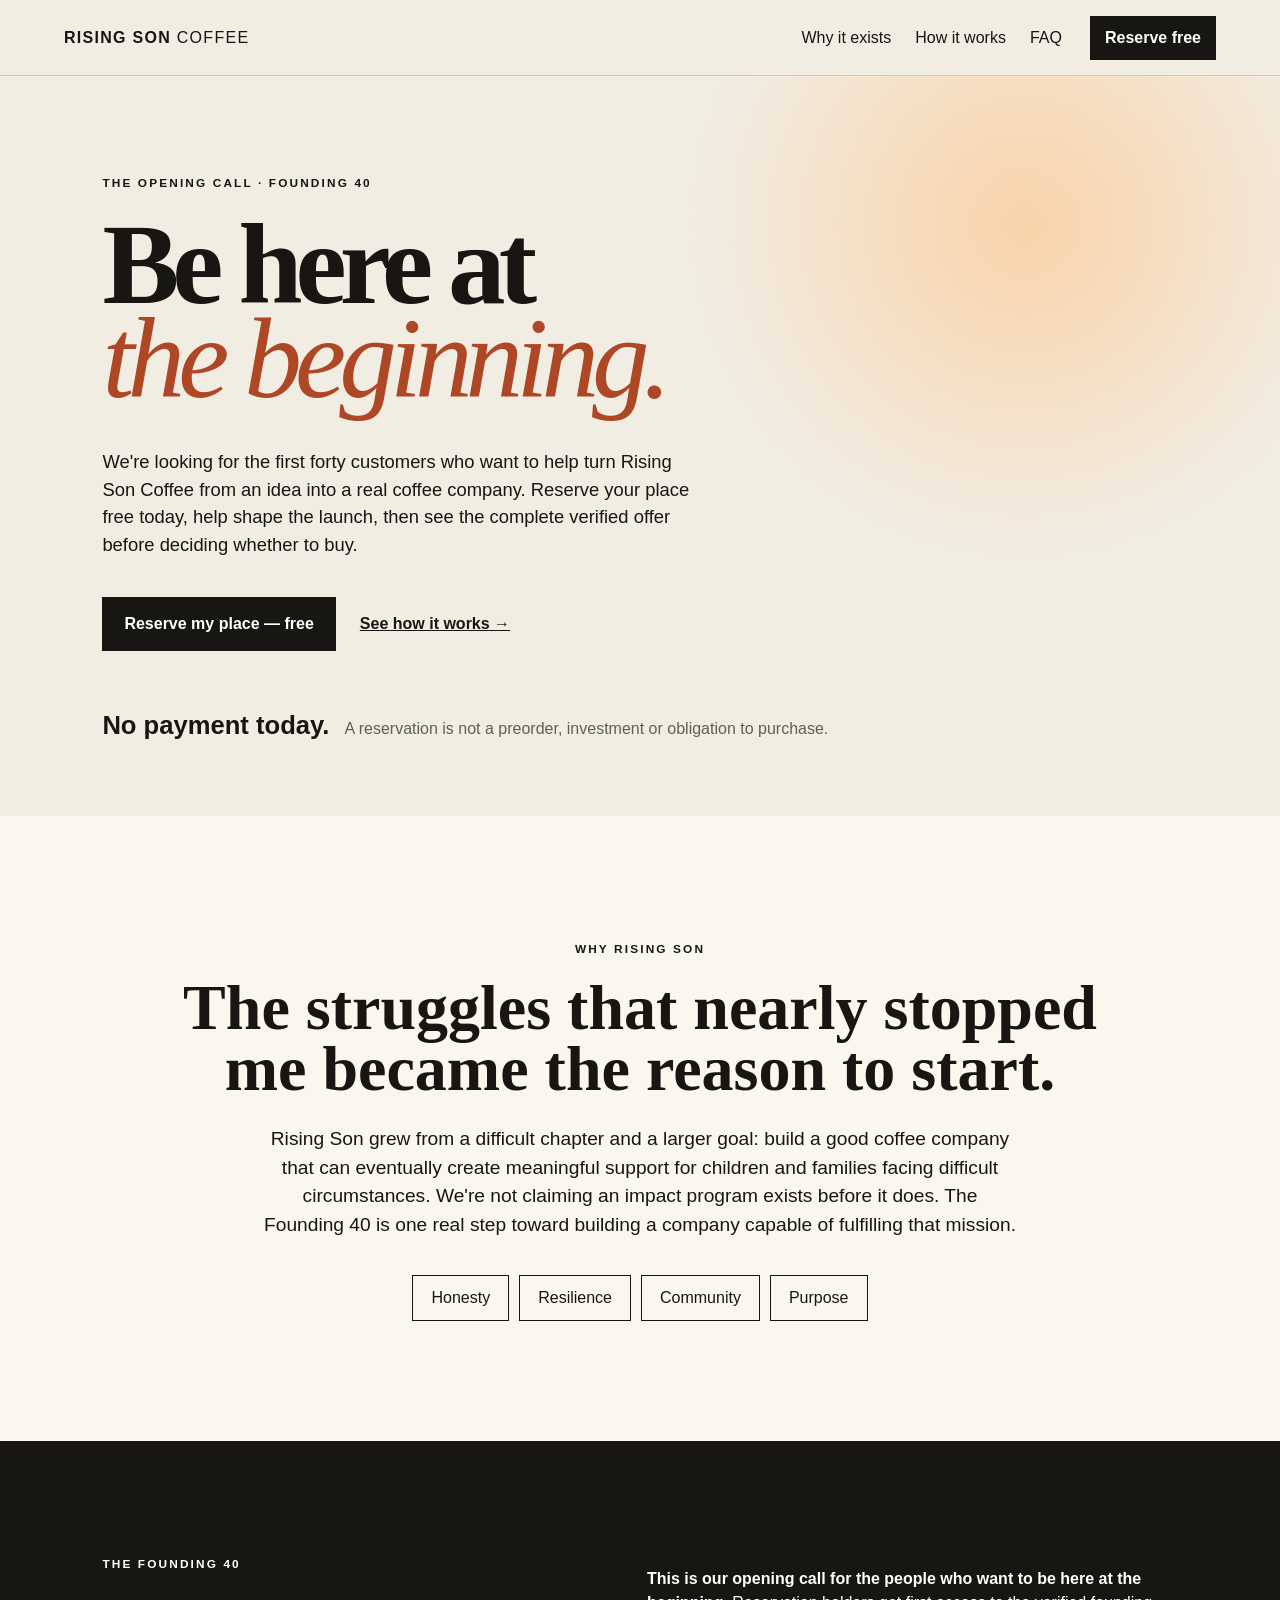
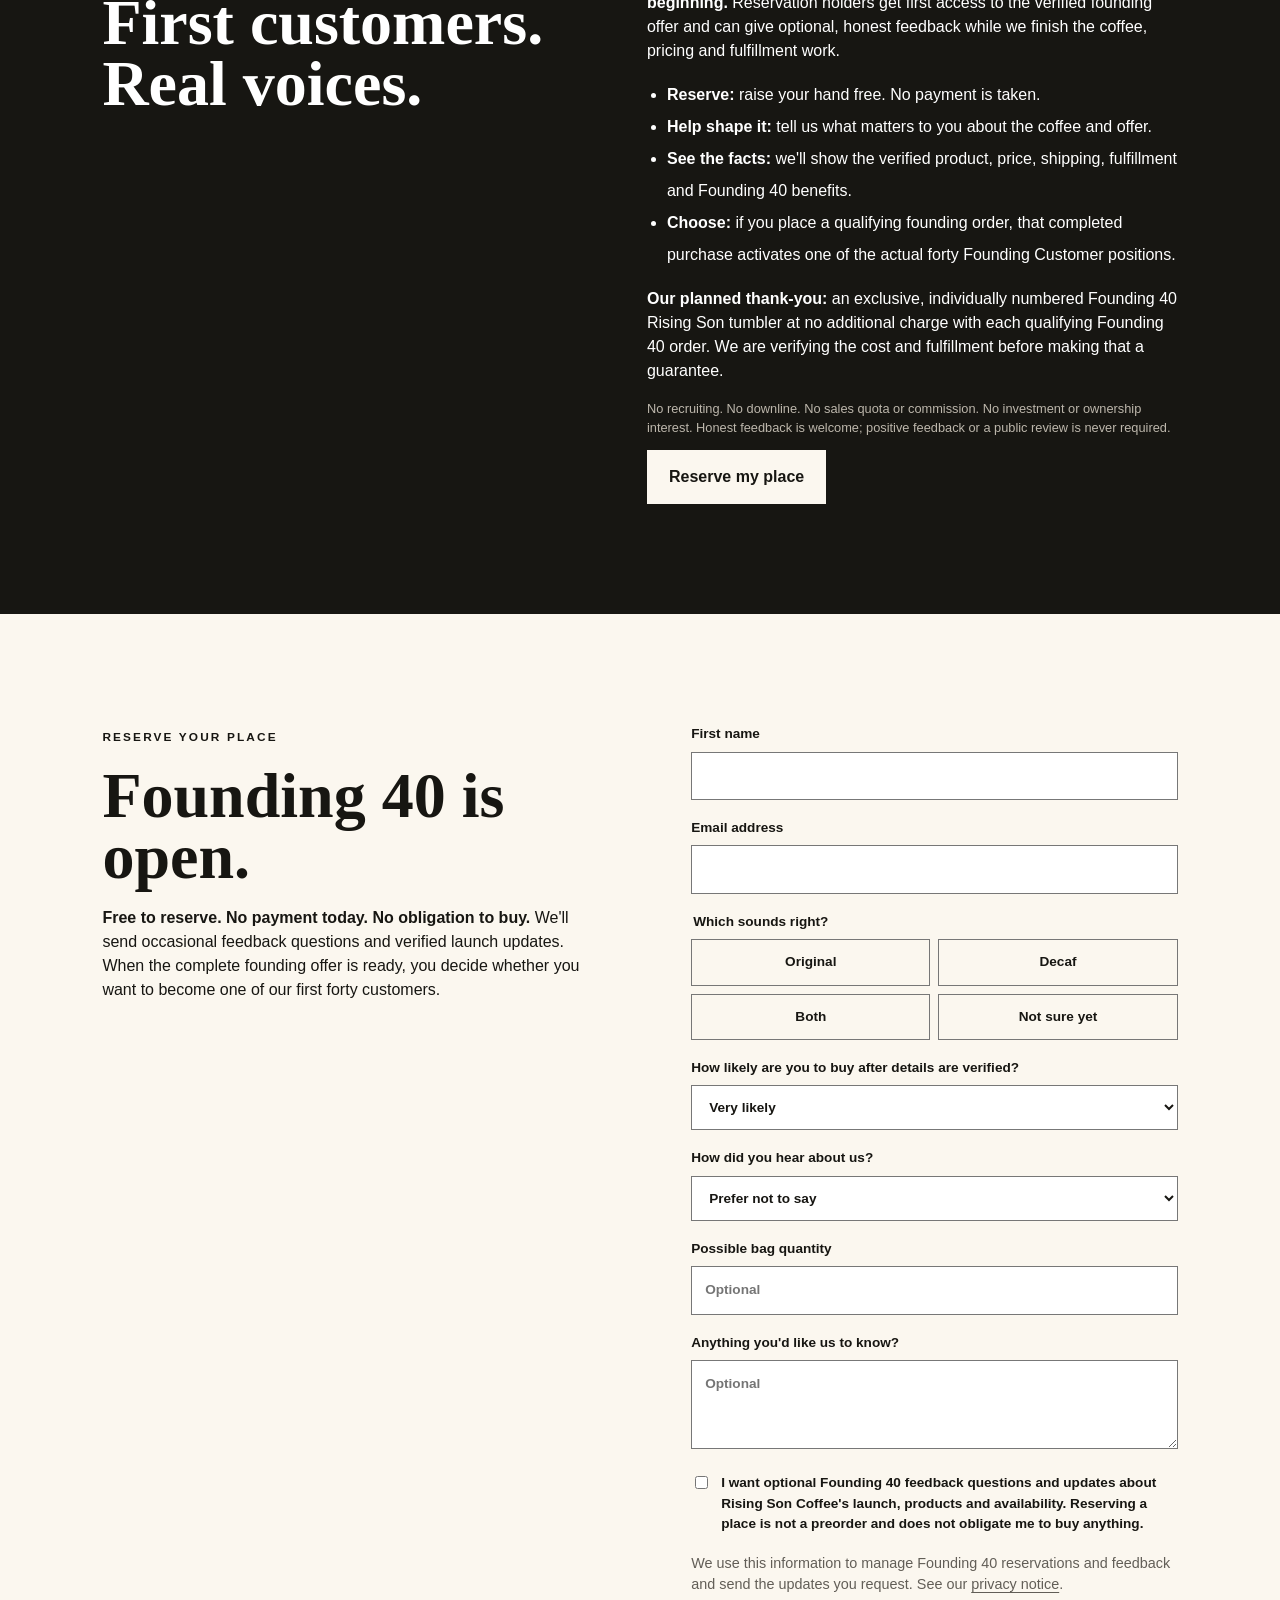
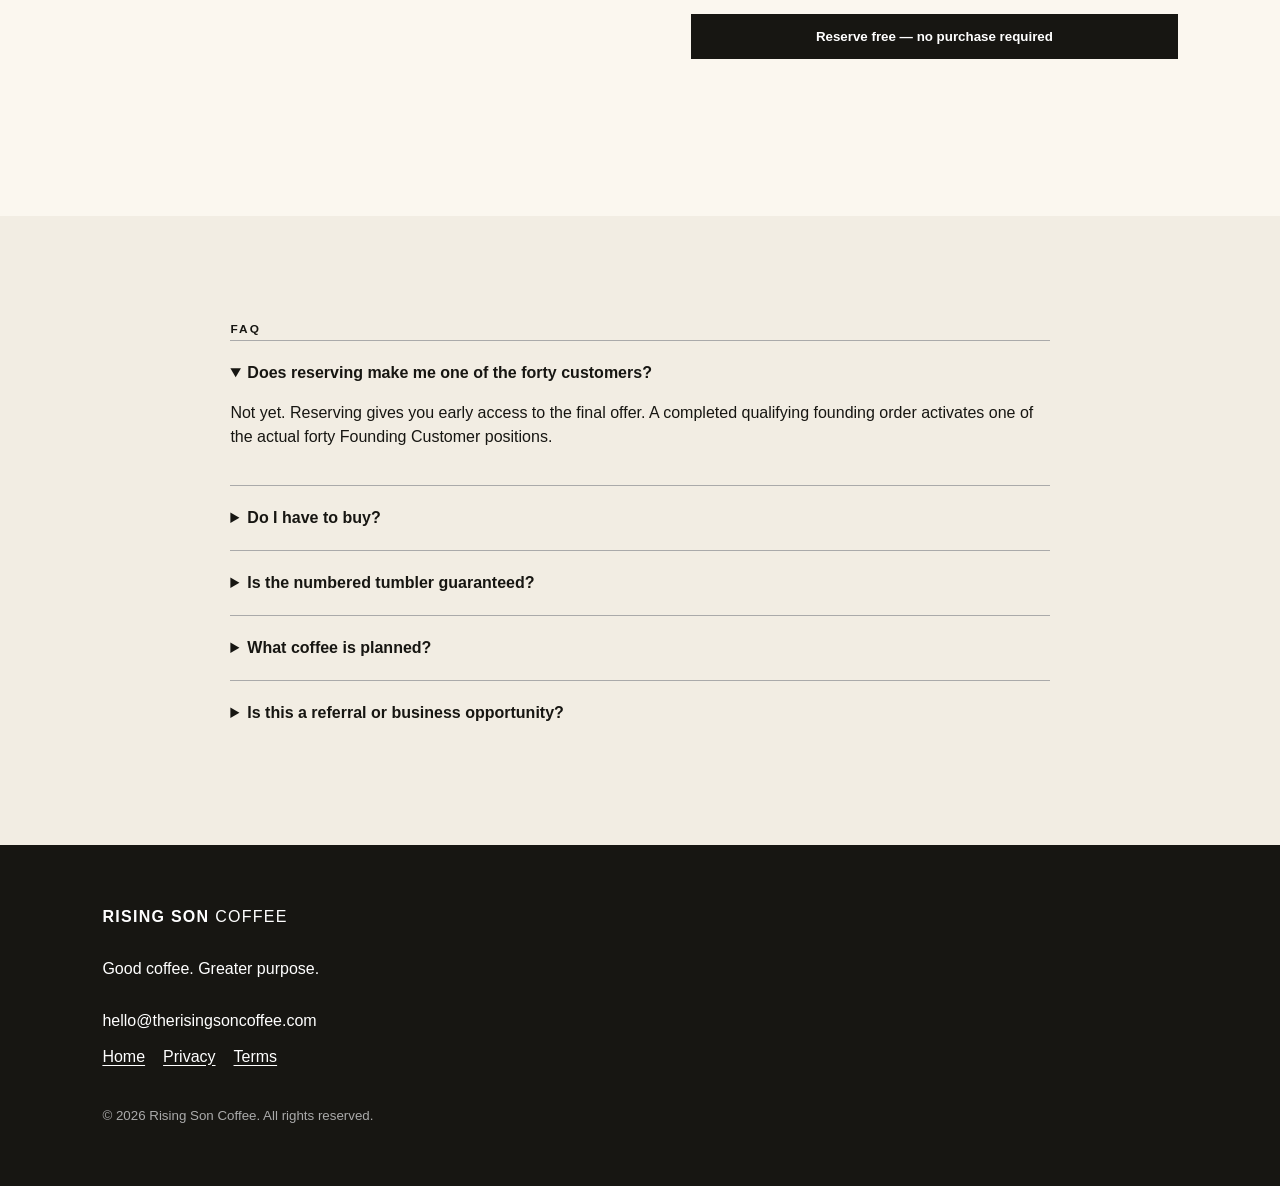
==== founding40/index.html @ 75fa2747 "Create dedicated Founding 40 campaign page" ====
<!doctype html>
<html lang="en"><head><meta charset="utf-8"><meta name="viewport" content="width=device-width,initial-scale=1">
<title>Founding 40 | Rising Son Coffee</title><meta name="description" content="The Rising Son Coffee Founding 40 is open. Reserve free, help shape our first release, see the verified founding offer first, then decide whether to become one of our first forty customers.">
<meta name="theme-color" content="#f2ede3"><meta property="og:type" content="website"><meta property="og:title" content="The Founding 40 is open | Rising Son Coffee"><meta property="og:description" content="Be here at the beginning. Reserve a Founding 40 place free—no payment today and no obligation to buy."><meta property="og:url" content="https://therisingsoncoffee.com/founding40/"><meta name="twitter:card" content="summary"><link rel="canonical" href="https://therisingsoncoffee.com/founding40/"><link rel="stylesheet" href="/styles.css"></head>
<body><a class="skip" href="#top">Skip to content</a><header class="nav"><a class="brand" href="/">RISING SON <span>COFFEE</span></a><nav aria-label="Founding 40"><a href="#story">Why it exists</a><a href="#how">How it works</a><a href="#faq">FAQ</a></nav><a class="button small" href="#reserve">Reserve free</a></header>
<main id="top"><section class="hero"><div class="eyebrow">THE OPENING CALL · FOUNDING 40</div><h1>Be here at<br><em>the beginning.</em></h1><p>We're looking for the first forty customers who want to help turn Rising Son Coffee from an idea into a real coffee company. Reserve your place free today, help shape the launch, then see the complete verified offer before deciding whether to buy.</p><div class="actions"><a class="button" href="#reserve">Reserve my place — free</a><a class="textlink" href="#how">See how it works →</a></div><div class="counter"><strong>No payment today.</strong><span>A reservation is not a preorder, investment or obligation to purchase.</span></div></section>
<section id="story" class="purpose"><span class="kicker">WHY RISING SON</span><h2>The struggles that nearly stopped me became the reason to start.</h2><p>Rising Son grew from a difficult chapter and a larger goal: build a good coffee company that can eventually create meaningful support for children and families facing difficult circumstances. We're not claiming an impact program exists before it does. The Founding 40 is one real step toward building a company capable of fulfilling that mission.</p><div class="values"><span>Honesty</span><span>Resilience</span><span>Community</span><span>Purpose</span></div></section>
<section id="how" class="section dark"><div><span class="kicker">THE FOUNDING 40</span><h2>First customers.<br>Real voices.</h2></div><div><p><strong>This is our opening call for the people who want to be here at the beginning.</strong> Reservation holders get first access to the verified founding offer and can give optional, honest feedback while we finish the coffee, pricing and fulfillment work.</p><ul><li><strong>Reserve:</strong> raise your hand free. No payment is taken.</li><li><strong>Help shape it:</strong> tell us what matters to you about the coffee and offer.</li><li><strong>See the facts:</strong> we'll show the verified product, price, shipping, fulfillment and Founding 40 benefits.</li><li><strong>Choose:</strong> if you place a qualifying founding order, that completed purchase activates one of the actual forty Founding Customer positions.</li></ul><p><strong>Our planned thank-you:</strong> an exclusive, individually numbered Founding 40 Rising Son tumbler at no additional charge with each qualifying Founding 40 order. We are verifying the cost and fulfillment before making that a guarantee.</p><p class="fine">No recruiting. No downline. No sales quota or commission. No investment or ownership interest. Honest feedback is welcome; positive feedback or a public review is never required.</p><a class="button light" href="#reserve">Reserve my place</a></div></section>
<section id="reserve" class="join"><div><span class="kicker">RESERVE YOUR PLACE</span><h2>Founding 40 is open.</h2><p><strong>Free to reserve. No payment today. No obligation to buy.</strong> We'll send occasional feedback questions and verified launch updates. When the complete founding offer is ready, you decide whether you want to become one of our first forty customers.</p></div>
<form id="foundingForm" action="https://formsubmit.co/hello@therisingsoncoffee.com" method="POST" aria-describedby="formPrivacy"><input type="hidden" name="_subject" value="New Rising Son Coffee Founding 40 reservation"><input type="hidden" name="_template" value="table"><input type="hidden" name="signup_source" value="Rising Son Coffee — dedicated Founding 40 page"><input type="hidden" name="_captcha" value="false"><input type="hidden" name="_next" value="https://therisingsoncoffee.com/thanks.html"><input class="honey" type="text" name="_honey" tabindex="-1" autocomplete="off" aria-hidden="true"><label>First name<input name="name" required autocomplete="given-name"></label><label>Email address<input name="email" type="email" required autocomplete="email" inputmode="email"></label><fieldset><legend>Which sounds right?</legend><div class="choices"><label><input type="radio" name="preference" value="Original" required><span>Original</span></label><label><input type="radio" name="preference" value="Decaf"><span>Decaf</span></label><label><input type="radio" name="preference" value="Both"><span>Both</span></label><label><input type="radio" name="preference" value="Not sure yet"><span>Not sure yet</span></label></div></fieldset><label>How likely are you to buy after details are verified?<select name="likelihood"><option>Very likely</option><option>Maybe</option><option>Just following for now</option></select></label><label>How did you hear about us?<select name="referral_source"><option value="Not specified">Prefer not to say</option><option>Friend or family</option><option>Facebook</option><option>Instagram</option><option>Other social media</option><option>Search</option><option>In person</option><option>Other</option></select></label><label>Possible bag quantity<input name="quantity" type="number" min="1" max="20" inputmode="numeric" placeholder="Optional"></label><label>Anything you'd like us to know?<textarea name="note" rows="3" placeholder="Optional"></textarea></label><label class="consent"><input type="checkbox" name="launch_updates_consent" value="Yes" required> I want optional Founding 40 feedback questions and updates about Rising Son Coffee's launch, products and availability. Reserving a place is not a preorder and does not obligate me to buy anything.</label><p id="formPrivacy" class="form-note">We use this information to manage Founding 40 reservations and feedback and send the updates you request. See our <a href="/privacy.html">privacy notice</a>.</p><button class="button" type="submit">Reserve free — no purchase required</button><p id="formStatus" class="status" role="status" aria-live="polite"></p></form></section>
<section id="faq" class="faq"><span class="kicker">FAQ</span><details open><summary>Does reserving make me one of the forty customers?</summary><p>Not yet. Reserving gives you early access to the final offer. A completed qualifying founding order activates one of the actual forty Founding Customer positions.</p></details><details><summary>Do I have to buy?</summary><p>No. You will see the verified coffee, price, shipping, fulfillment and confirmed Founding 40 benefits before deciding.</p></details><details><summary>Is the numbered tumbler guaranteed?</summary><p>Not yet. It is our current plan. We will confirm it only after its complete cost and fulfillment are verified.</p></details><details><summary>What coffee is planned?</summary><p>Original and Decaf are planned for the first release. Whole-bean and ground options are being evaluated with suppliers. Final details will be shared after verification.</p></details><details><summary>Is this a referral or business opportunity?</summary><p>No. There is no recruiting, downline, sales requirement, commission, investment or ownership component.</p></details></section></main>
<footer><div class="brand">RISING SON <span>COFFEE</span></div><p>Good coffee. Greater purpose.</p><a href="mailto:hello@therisingsoncoffee.com">hello@therisingsoncoffee.com</a><div class="footerlinks"><a href="/">Home</a><a href="/privacy.html">Privacy</a><a href="/terms.html">Terms</a></div><small>© 2026 Rising Son Coffee. All rights reserved.</small></footer><script src="/script.js"></script></body></html>
---- styles.css ----
:root{--ink:#171612;--paper:#f2ede3;--cream:#fbf7ef;--accent:#ad4726;--muted:#625e57}*{box-sizing:border-box}html{scroll-behavior:smooth}body{margin:0;background:var(--paper);color:var(--ink);font-family:Arial,Helvetica,sans-serif;line-height:1.5}.nav{height:76px;padding:0 5vw;display:flex;align-items:center;gap:28px;border-bottom:1px solid #cfc8bc;position:sticky;top:0;background:rgba(242,237,227,.96);z-index:10}.brand{font-weight:900;letter-spacing:.08em}.brand span{font-weight:400}.nav nav{display:flex;gap:24px;margin-left:auto}.nav a,footer a{color:inherit;text-decoration:none}.button{display:inline-block;border:0;background:var(--ink);color:white!important;padding:15px 22px;text-decoration:none;font-weight:800;cursor:pointer}.button.small{padding:10px 15px}.hero{min-height:76vh;padding:11vh 8vw 8vh;display:grid;align-content:center;background:radial-gradient(circle at 80% 20%,#f9d3a9 0,transparent 28%),var(--paper)}.eyebrow,.kicker{font-size:.74rem;font-weight:900;letter-spacing:.18em}.hero h1{font-family:Georgia,serif;font-size:clamp(3.6rem,9vw,8.5rem);line-height:.82;letter-spacing:-.06em;margin:24px 0;max-width:1050px}.hero h1 em{font-weight:400;color:var(--accent)}.hero>p{max-width:600px;font-size:1.15rem}.actions{display:flex;gap:24px;align-items:center;margin-top:20px}.textlink{color:var(--ink);font-weight:800}.counter{margin-top:55px;display:flex;gap:15px;align-items:baseline}.counter strong{font-size:1.6rem;white-space:nowrap}.counter span{color:var(--muted);max-width:520px}.section{padding:110px 8vw;display:grid;grid-template-columns:1fr 1.2fr;gap:8vw}.section h2,.purpose h2,.join h2,.locked h2{font-family:Georgia,serif;font-size:clamp(2.6rem,5vw,5rem);line-height:.95;margin:18px 0}.cards{display:grid;grid-template-columns:1fr 1fr;gap:15px;margin-top:35px}.cards article{min-height:250px;padding:30px;background:#f0b43f;display:flex;flex-direction:column;justify-content:flex-end}.cards article span{margin-bottom:auto}.cards .mono{background:#24231f;color:white}.purpose{padding:120px 12vw;text-align:center;background:var(--cream)}.purpose p{max-width:760px;margin:25px auto;font-size:1.2rem}.values{display:flex;justify-content:center;flex-wrap:wrap;gap:10px;margin-top:35px}.values span{border:1px solid;padding:10px 18px}.dark{background:var(--ink);color:white}.dark ul{padding-left:20px;line-height:2}.fine{font-size:.8rem;color:#bdb7ac}.button.light{background:var(--cream);color:var(--ink)!important}.steps{padding:90px 8vw}.stepgrid{display:grid;grid-template-columns:repeat(4,1fr);margin-top:30px;border-top:1px solid}.stepgrid>div{padding:25px;border-right:1px solid}.stepgrid b{color:var(--accent)}.join{padding:110px 8vw;background:var(--cream);display:grid;grid-template-columns:1fr 1fr;gap:8vw}form{display:grid;gap:18px}label,legend{font-weight:700;font-size:.85rem}input,select,textarea{width:100%;margin-top:7px;padding:13px;border:1px solid #777;background:white;color:var(--ink);font:inherit}fieldset{border:0;padding:0;margin:0}.choices{display:grid;grid-template-columns:1fr 1fr;gap:8px;margin-top:7px}.choices label{position:relative}.choices label input{position:absolute;width:1px;height:1px;padding:0;margin:-1px;overflow:hidden;clip:rect(0,0,0,0);white-space:nowrap;border:0}.choices span{display:block;border:1px solid #777;padding:12px;text-align:center;cursor:pointer}.choices input:checked+span{background:var(--ink);color:white}.choices input:focus-visible+span{outline:3px solid var(--accent);outline-offset:3px}.consent{display:flex;gap:10px;align-items:flex-start}.consent input{width:auto;margin-top:3px}.form-note,.status{font-size:.9rem}.form-note{margin:0;color:var(--muted)}.form-note a{color:inherit;text-underline-offset:3px}.honey{position:absolute!important;left:-9999px!important;width:1px!important;height:1px!important}.faq{padding:100px 18vw}.faq details{border-top:1px solid #aaa;padding:20px 0}.faq summary{font-weight:800;cursor:pointer}.locked{padding:90px 8vw;text-align:center;background:#ded8cd}.locked>p{max-width:640px;margin:0 auto 20px}.locked button{padding:13px 20px}footer{padding:60px 8vw;background:var(--ink);color:white;display:grid;gap:12px}footer small{color:#aaa;margin-top:25px}@media(max-width:760px){.nav{height:64px}.nav nav{display:none}.nav .small{margin-left:auto}.section,.join{grid-template-columns:1fr;padding:75px 6vw}.hero{padding:90px 6vw 60px}.hero h1{font-size:clamp(3.2rem,18vw,5rem)}.cards,.choices{grid-template-columns:1fr}.stepgrid{grid-template-columns:1fr 1fr}.faq{padding:75px 6vw}.actions{align-items:flex-start;flex-direction:column}.counter{align-items:flex-start;flex-direction:column}}.legal{max-width:900px;margin:auto;padding:90px 8vw;min-height:75vh}.legal h1{font-family:Georgia,serif;font-size:clamp(3rem,7vw,6rem);line-height:.95}.legal h2{margin-top:38px}.legal a{color:inherit}.footerlinks{display:flex;gap:18px}.footerlinks a{text-decoration:underline;text-underline-offset:3px}.skip{position:absolute;left:-9999px;top:auto}.skip:focus{left:12px;top:12px;z-index:100;background:#fff;color:#000;padding:10px}.button:focus-visible,a:focus-visible,input:focus-visible,select:focus-visible,textarea:focus-visible,summary:focus-visible,button:focus-visible{outline:3px solid currentColor;outline-offset:3px}.button:disabled{cursor:not-allowed;opacity:.65}@media(prefers-reduced-motion:reduce){html{scroll-behavior:auto}}
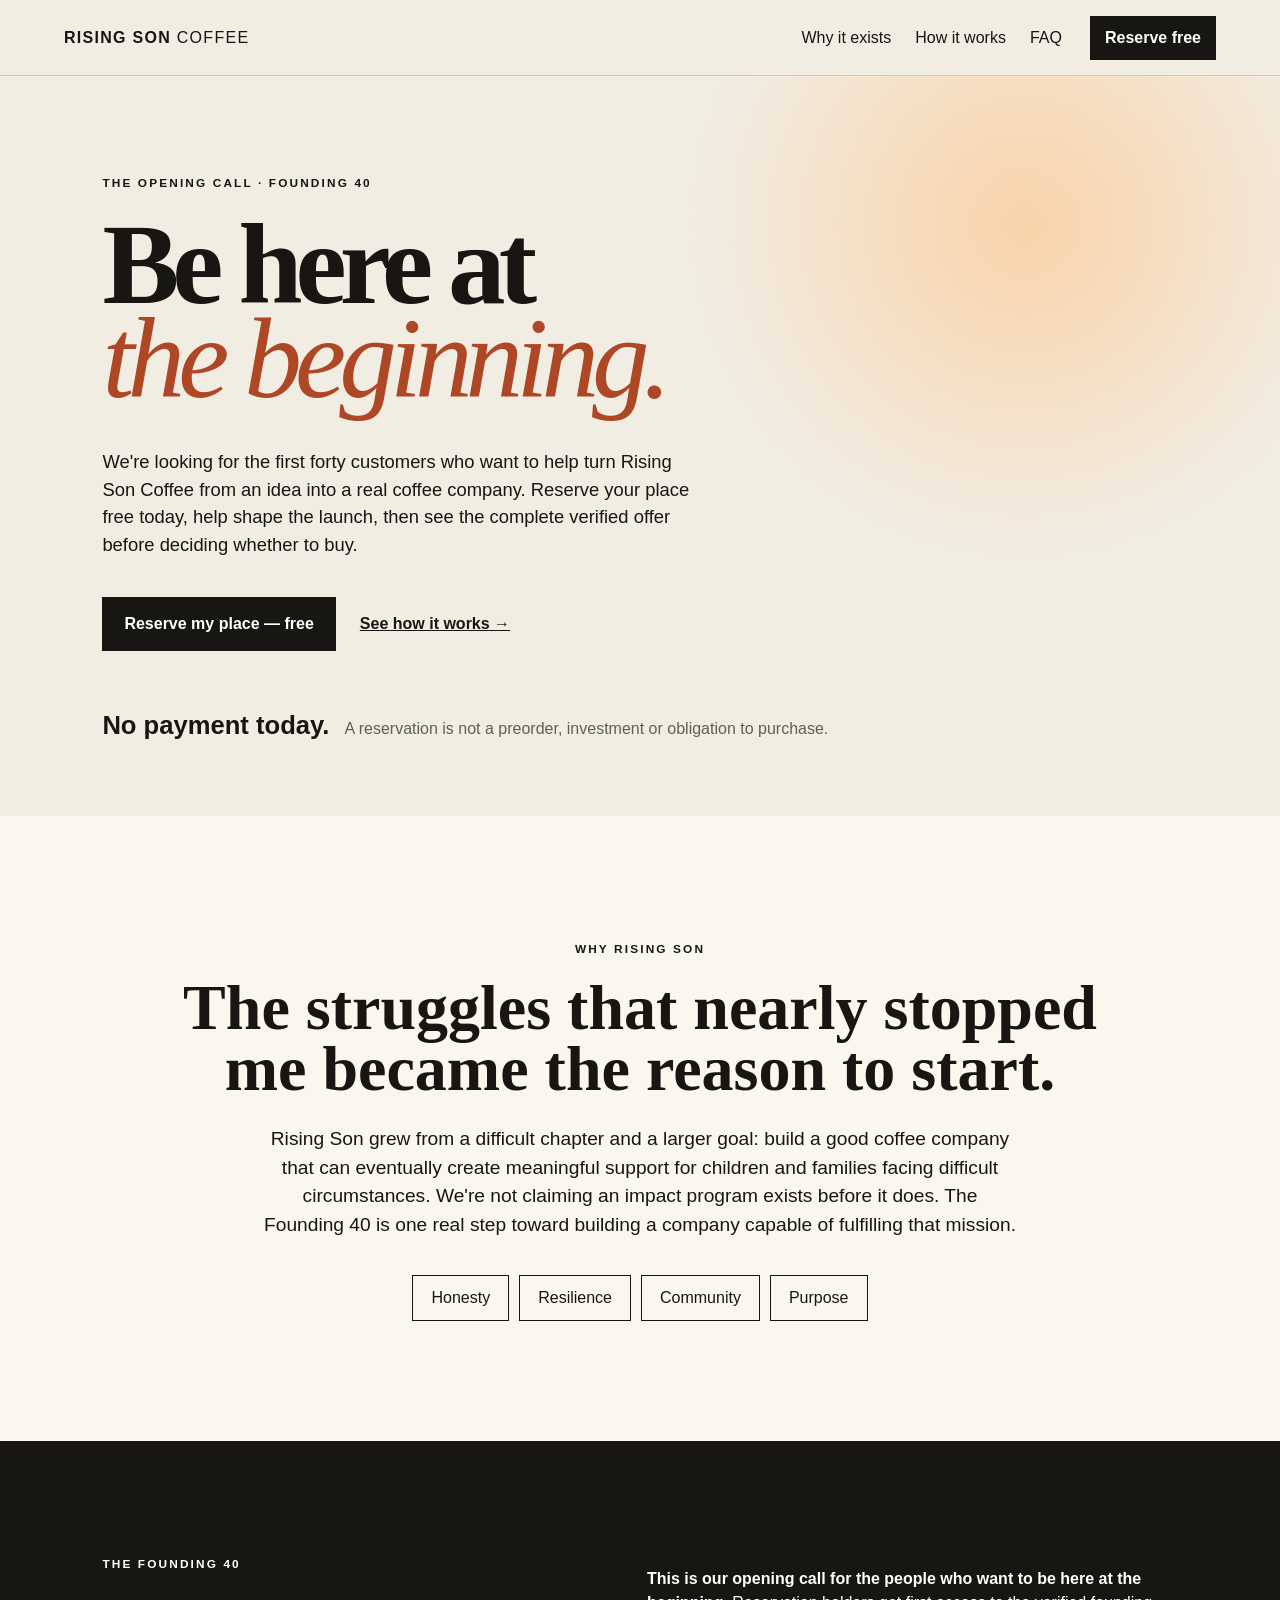
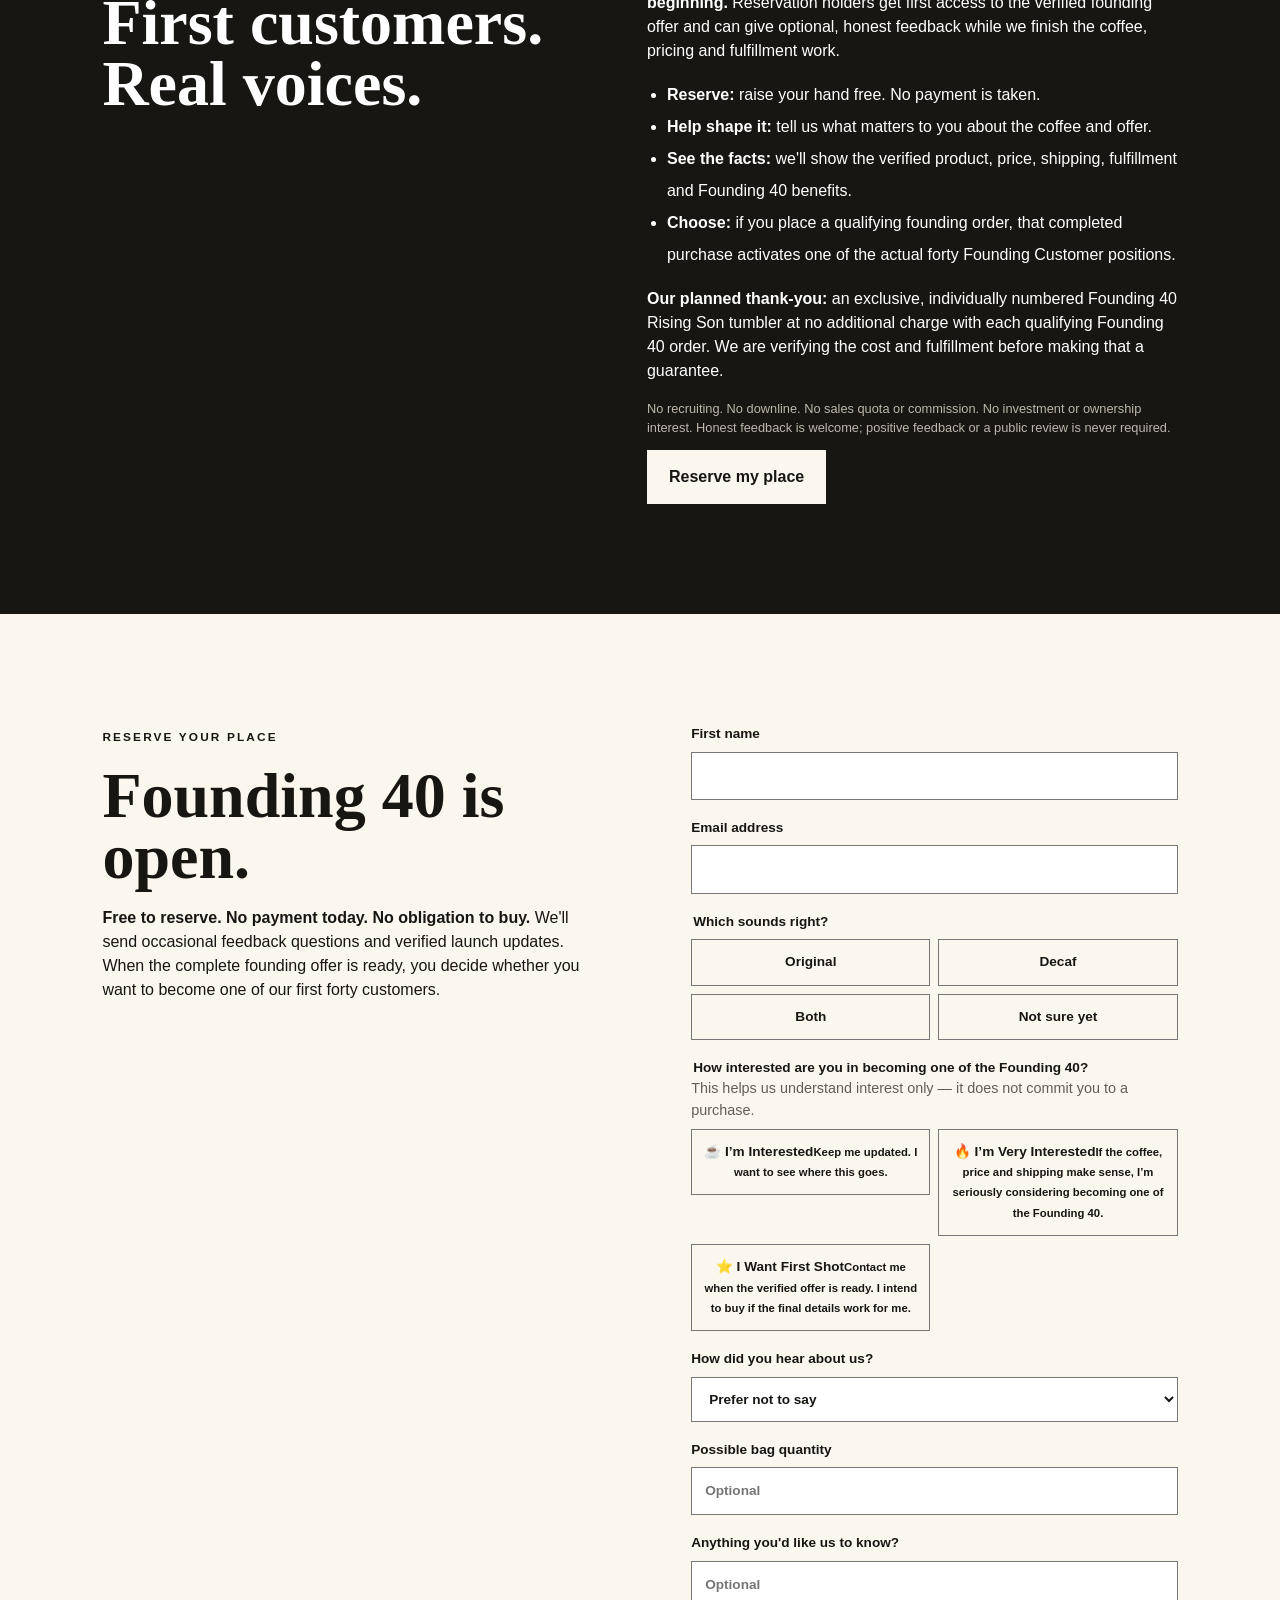
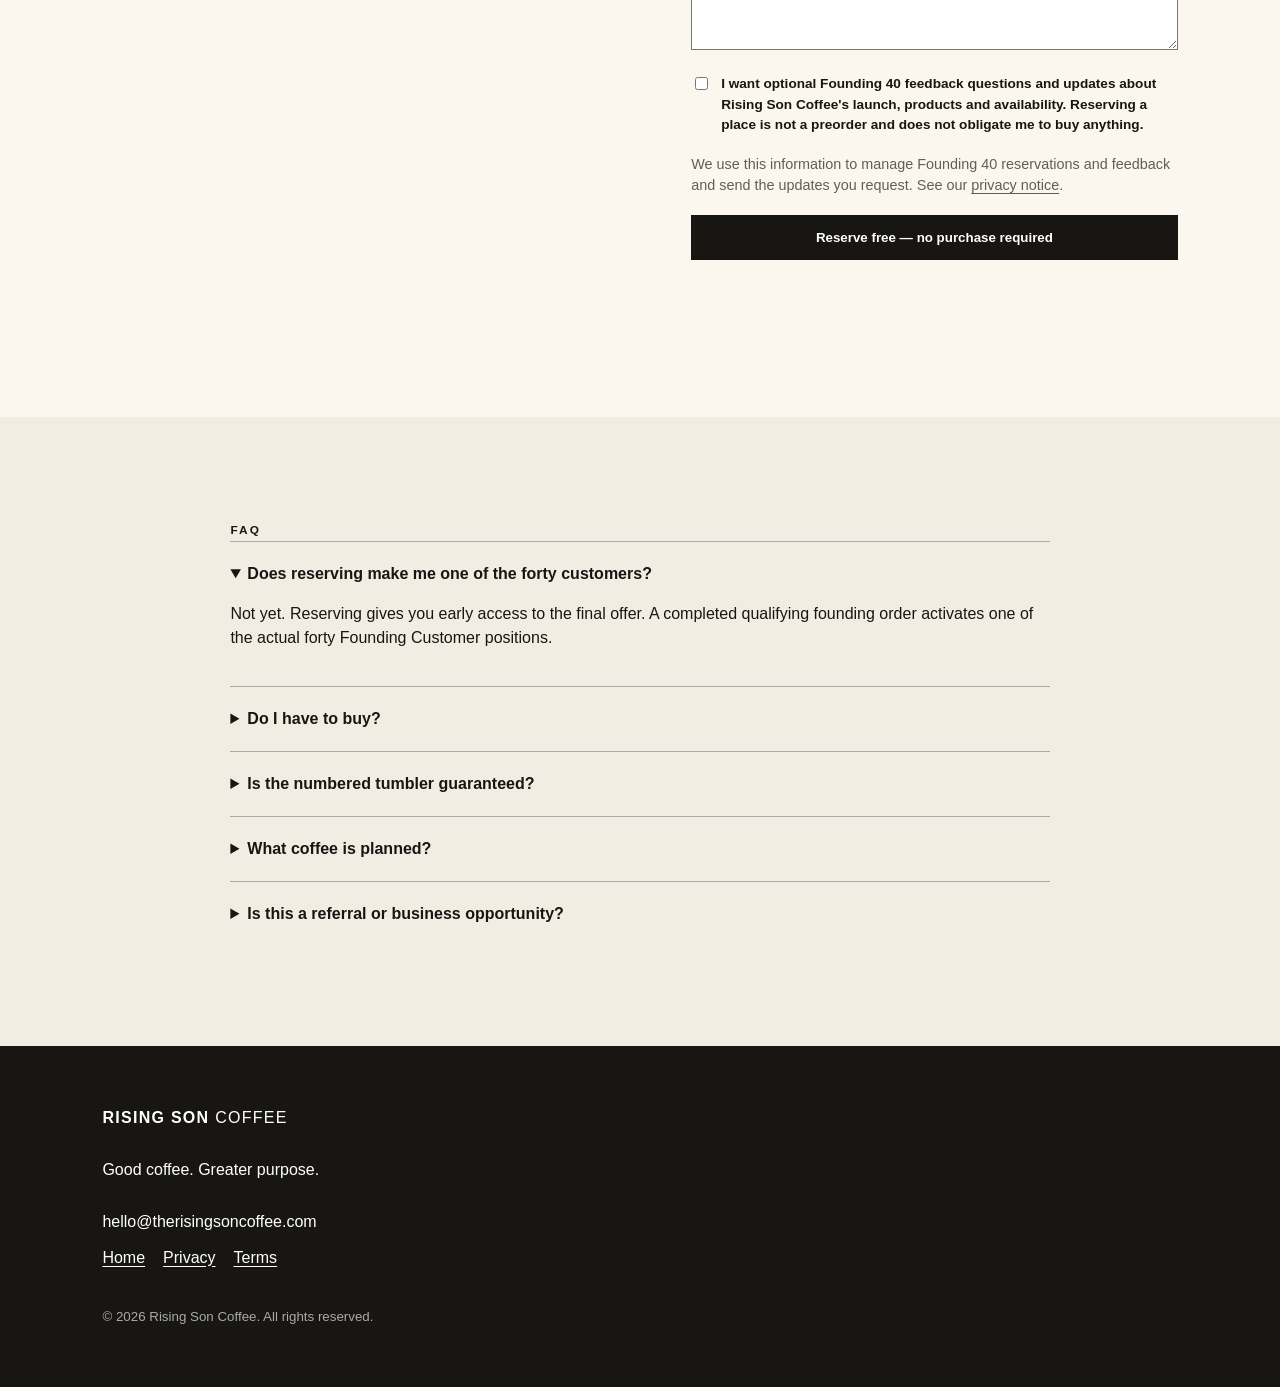
==== commit ab1abeeb: "Add Founding 40 lead intent qualification" ====
--- a/founding40/index.html
+++ b/founding40/index.html
@@ -7,6 +7,6 @@
 <section id="story" class="purpose"><span class="kicker">WHY RISING SON</span><h2>The struggles that nearly stopped me became the reason to start.</h2><p>Rising Son grew from a difficult chapter and a larger goal: build a good coffee company that can eventually create meaningful support for children and families facing difficult circumstances. We're not claiming an impact program exists before it does. The Founding 40 is one real step toward building a company capable of fulfilling that mission.</p><div class="values"><span>Honesty</span><span>Resilience</span><span>Community</span><span>Purpose</span></div></section>
 <section id="how" class="section dark"><div><span class="kicker">THE FOUNDING 40</span><h2>First customers.<br>Real voices.</h2></div><div><p><strong>This is our opening call for the people who want to be here at the beginning.</strong> Reservation holders get first access to the verified founding offer and can give optional, honest feedback while we finish the coffee, pricing and fulfillment work.</p><ul><li><strong>Reserve:</strong> raise your hand free. No payment is taken.</li><li><strong>Help shape it:</strong> tell us what matters to you about the coffee and offer.</li><li><strong>See the facts:</strong> we'll show the verified product, price, shipping, fulfillment and Founding 40 benefits.</li><li><strong>Choose:</strong> if you place a qualifying founding order, that completed purchase activates one of the actual forty Founding Customer positions.</li></ul><p><strong>Our planned thank-you:</strong> an exclusive, individually numbered Founding 40 Rising Son tumbler at no additional charge with each qualifying Founding 40 order. We are verifying the cost and fulfillment before making that a guarantee.</p><p class="fine">No recruiting. No downline. No sales quota or commission. No investment or ownership interest. Honest feedback is welcome; positive feedback or a public review is never required.</p><a class="button light" href="#reserve">Reserve my place</a></div></section>
 <section id="reserve" class="join"><div><span class="kicker">RESERVE YOUR PLACE</span><h2>Founding 40 is open.</h2><p><strong>Free to reserve. No payment today. No obligation to buy.</strong> We'll send occasional feedback questions and verified launch updates. When the complete founding offer is ready, you decide whether you want to become one of our first forty customers.</p></div>
-<form id="foundingForm" action="https://formsubmit.co/hello@therisingsoncoffee.com" method="POST" aria-describedby="formPrivacy"><input type="hidden" name="_subject" value="New Rising Son Coffee Founding 40 reservation"><input type="hidden" name="_template" value="table"><input type="hidden" name="signup_source" value="Rising Son Coffee — dedicated Founding 40 page"><input type="hidden" name="_captcha" value="false"><input type="hidden" name="_next" value="https://therisingsoncoffee.com/thanks.html"><input class="honey" type="text" name="_honey" tabindex="-1" autocomplete="off" aria-hidden="true"><label>First name<input name="name" required autocomplete="given-name"></label><label>Email address<input name="email" type="email" required autocomplete="email" inputmode="email"></label><fieldset><legend>Which sounds right?</legend><div class="choices"><label><input type="radio" name="preference" value="Original" required><span>Original</span></label><label><input type="radio" name="preference" value="Decaf"><span>Decaf</span></label><label><input type="radio" name="preference" value="Both"><span>Both</span></label><label><input type="radio" name="preference" value="Not sure yet"><span>Not sure yet</span></label></div></fieldset><label>How likely are you to buy after details are verified?<select name="likelihood"><option>Very likely</option><option>Maybe</option><option>Just following for now</option></select></label><label>How did you hear about us?<select name="referral_source"><option value="Not specified">Prefer not to say</option><option>Friend or family</option><option>Facebook</option><option>Instagram</option><option>Other social media</option><option>Search</option><option>In person</option><option>Other</option></select></label><label>Possible bag quantity<input name="quantity" type="number" min="1" max="20" inputmode="numeric" placeholder="Optional"></label><label>Anything you'd like us to know?<textarea name="note" rows="3" placeholder="Optional"></textarea></label><label class="consent"><input type="checkbox" name="launch_updates_consent" value="Yes" required> I want optional Founding 40 feedback questions and updates about Rising Son Coffee's launch, products and availability. Reserving a place is not a preorder and does not obligate me to buy anything.</label><p id="formPrivacy" class="form-note">We use this information to manage Founding 40 reservations and feedback and send the updates you request. See our <a href="/privacy.html">privacy notice</a>.</p><button class="button" type="submit">Reserve free — no purchase required</button><p id="formStatus" class="status" role="status" aria-live="polite"></p></form></section>
+<form id="foundingForm" action="https://formsubmit.co/hello@therisingsoncoffee.com" method="POST" aria-describedby="formPrivacy"><input type="hidden" name="_subject" value="New Rising Son Coffee Founding 40 reservation"><input type="hidden" name="_template" value="table"><input type="hidden" name="signup_source" value="Rising Son Coffee — dedicated Founding 40 page"><input type="hidden" name="_captcha" value="false"><input type="hidden" name="_next" value="https://therisingsoncoffee.com/thanks.html"><input class="honey" type="text" name="_honey" tabindex="-1" autocomplete="off" aria-hidden="true"><label>First name<input name="name" required autocomplete="given-name"></label><label>Email address<input name="email" type="email" required autocomplete="email" inputmode="email"></label><fieldset><legend>Which sounds right?</legend><div class="choices"><label><input type="radio" name="preference" value="Original" required><span>Original</span></label><label><input type="radio" name="preference" value="Decaf"><span>Decaf</span></label><label><input type="radio" name="preference" value="Both"><span>Both</span></label><label><input type="radio" name="preference" value="Not sure yet"><span>Not sure yet</span></label></div></fieldset><fieldset class="intent"><legend>How interested are you in becoming one of the Founding 40?</legend><p class="form-note">This helps us understand interest only — it does not commit you to a purchase.</p><div class="choices intent-choices"><label><input type="radio" name="interest_level" value="Interested" required><span><strong>☕ I’m Interested</strong><small>Keep me updated. I want to see where this goes.</small></span></label><label><input type="radio" name="interest_level" value="Very Interested"><span><strong>🔥 I’m Very Interested</strong><small>If the coffee, price and shipping make sense, I’m seriously considering becoming one of the Founding 40.</small></span></label><label><input type="radio" name="interest_level" value="First Shot"><span><strong>⭐ I Want First Shot</strong><small>Contact me when the verified offer is ready. I intend to buy if the final details work for me.</small></span></label></div></fieldset><label>How did you hear about us?<select name="referral_source"><option value="Not specified">Prefer not to say</option><option>Friend or family</option><option>Facebook</option><option>Instagram</option><option>Other social media</option><option>Search</option><option>In person</option><option>Other</option></select></label><label>Possible bag quantity<input name="quantity" type="number" min="1" max="20" inputmode="numeric" placeholder="Optional"></label><label>Anything you'd like us to know?<textarea name="note" rows="3" placeholder="Optional"></textarea></label><label class="consent"><input type="checkbox" name="launch_updates_consent" value="Yes" required> I want optional Founding 40 feedback questions and updates about Rising Son Coffee's launch, products and availability. Reserving a place is not a preorder and does not obligate me to buy anything.</label><p id="formPrivacy" class="form-note">We use this information to manage Founding 40 reservations and feedback and send the updates you request. See our <a href="/privacy.html">privacy notice</a>.</p><button class="button" type="submit">Reserve free — no purchase required</button><p id="formStatus" class="status" role="status" aria-live="polite"></p></form></section>
 <section id="faq" class="faq"><span class="kicker">FAQ</span><details open><summary>Does reserving make me one of the forty customers?</summary><p>Not yet. Reserving gives you early access to the final offer. A completed qualifying founding order activates one of the actual forty Founding Customer positions.</p></details><details><summary>Do I have to buy?</summary><p>No. You will see the verified coffee, price, shipping, fulfillment and confirmed Founding 40 benefits before deciding.</p></details><details><summary>Is the numbered tumbler guaranteed?</summary><p>Not yet. It is our current plan. We will confirm it only after its complete cost and fulfillment are verified.</p></details><details><summary>What coffee is planned?</summary><p>Original and Decaf are planned for the first release. Whole-bean and ground options are being evaluated with suppliers. Final details will be shared after verification.</p></details><details><summary>Is this a referral or business opportunity?</summary><p>No. There is no recruiting, downline, sales requirement, commission, investment or ownership component.</p></details></section></main>
 <footer><div class="brand">RISING SON <span>COFFEE</span></div><p>Good coffee. Greater purpose.</p><a href="mailto:hello@therisingsoncoffee.com">hello@therisingsoncoffee.com</a><div class="footerlinks"><a href="/">Home</a><a href="/privacy.html">Privacy</a><a href="/terms.html">Terms</a></div><small>© 2026 Rising Son Coffee. All rights reserved.</small></footer><script src="/script.js"></script></body></html>
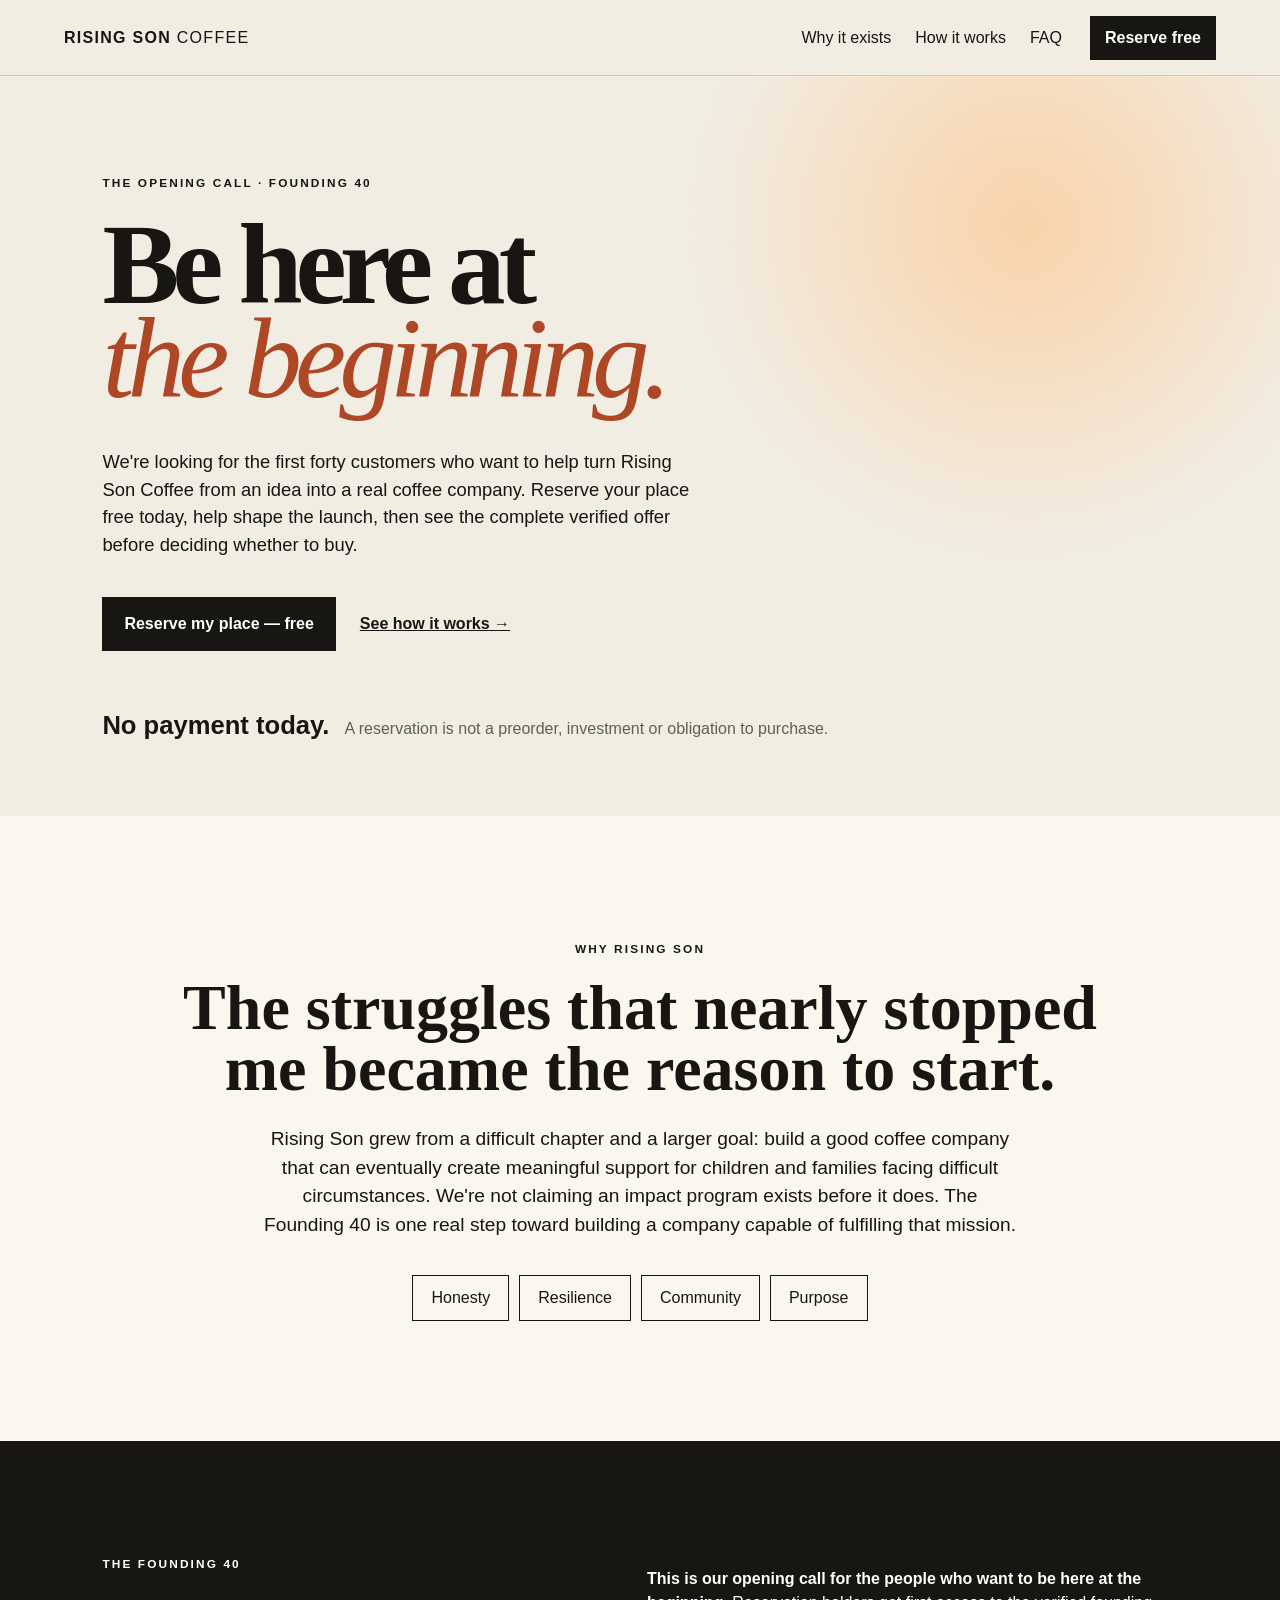
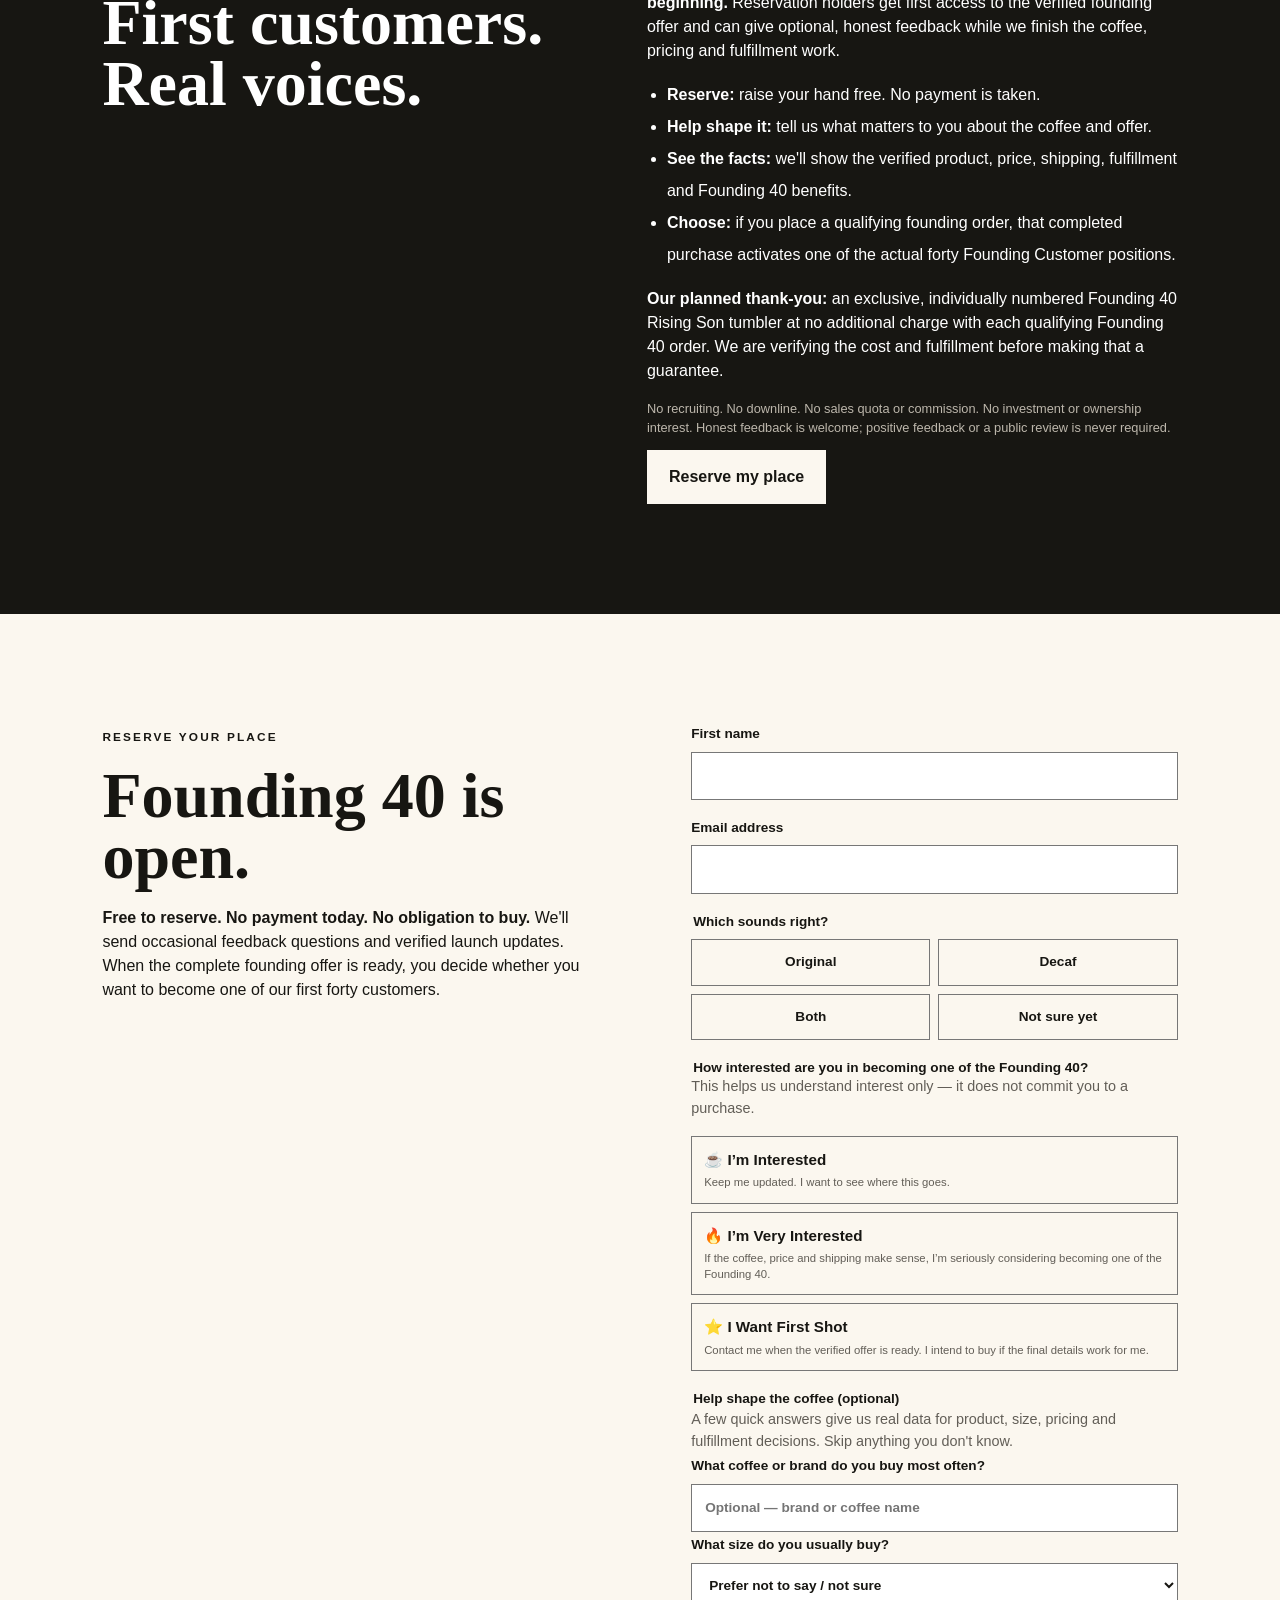
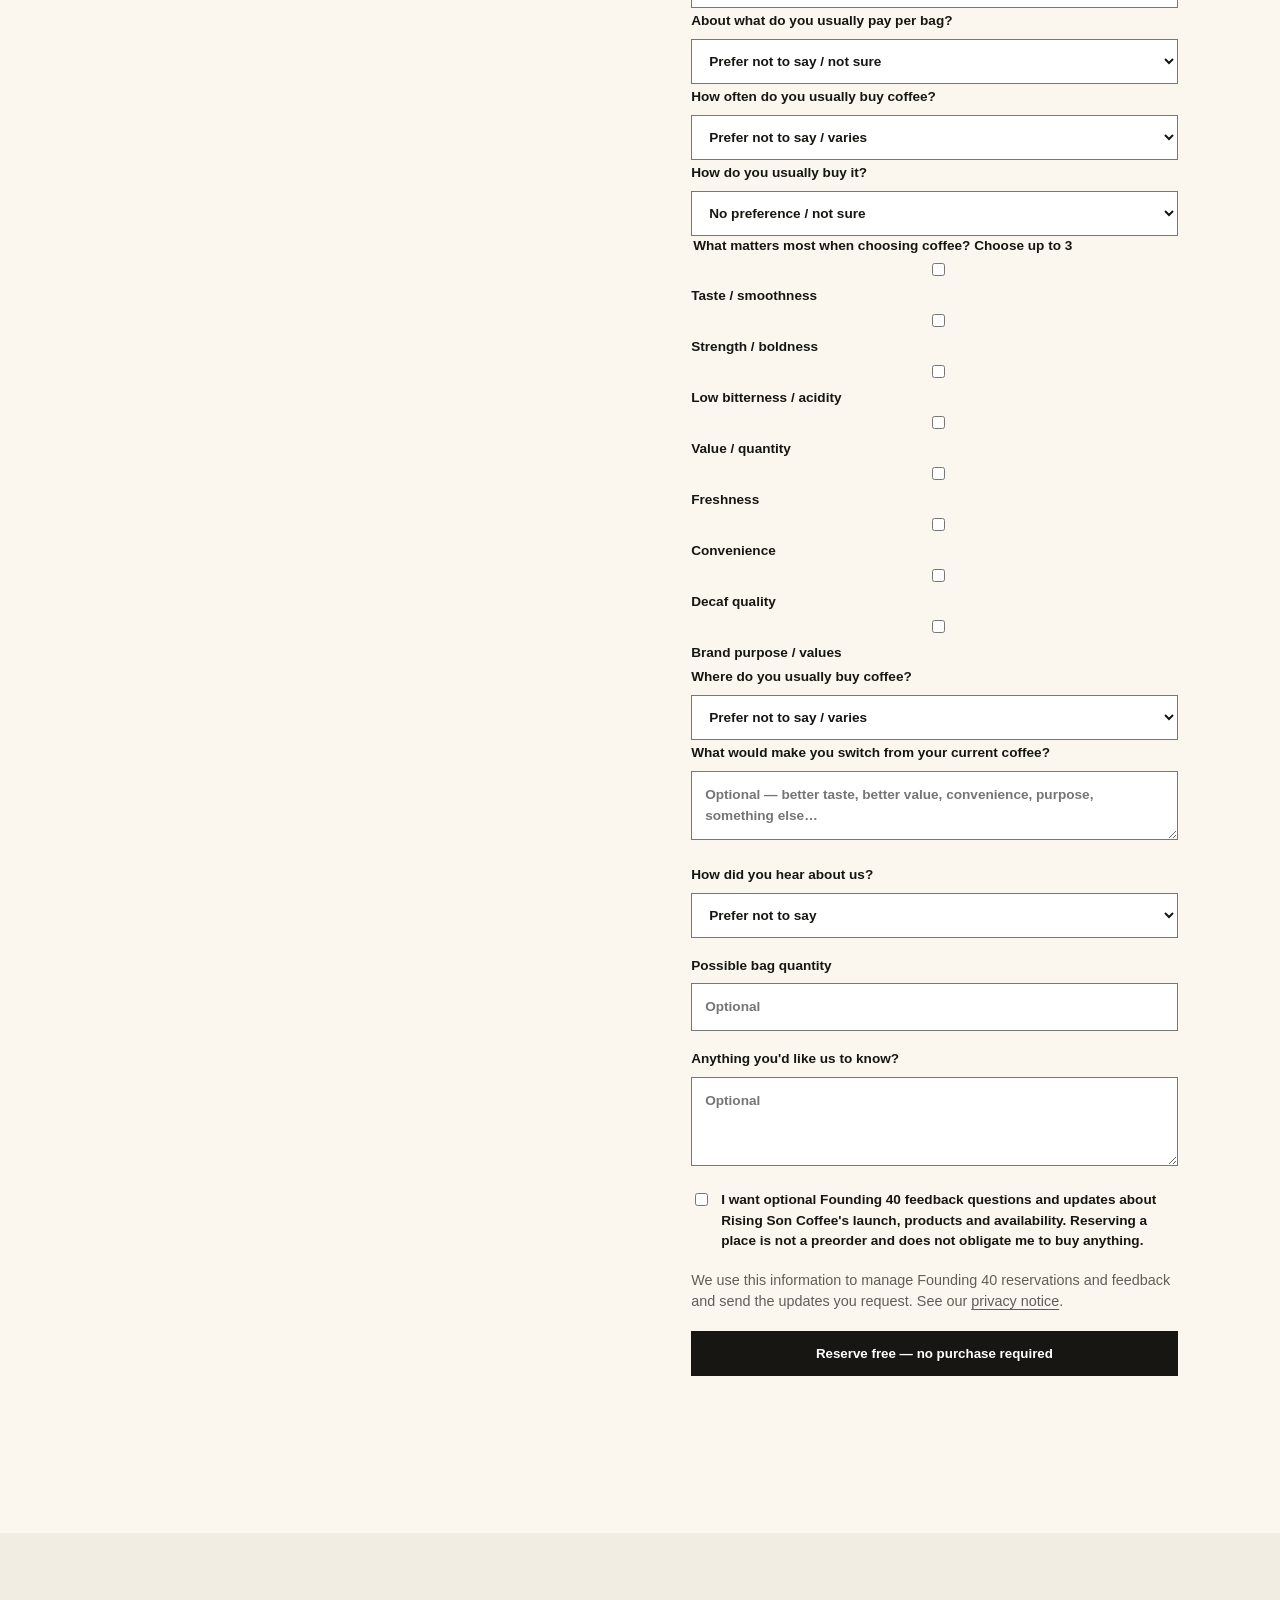
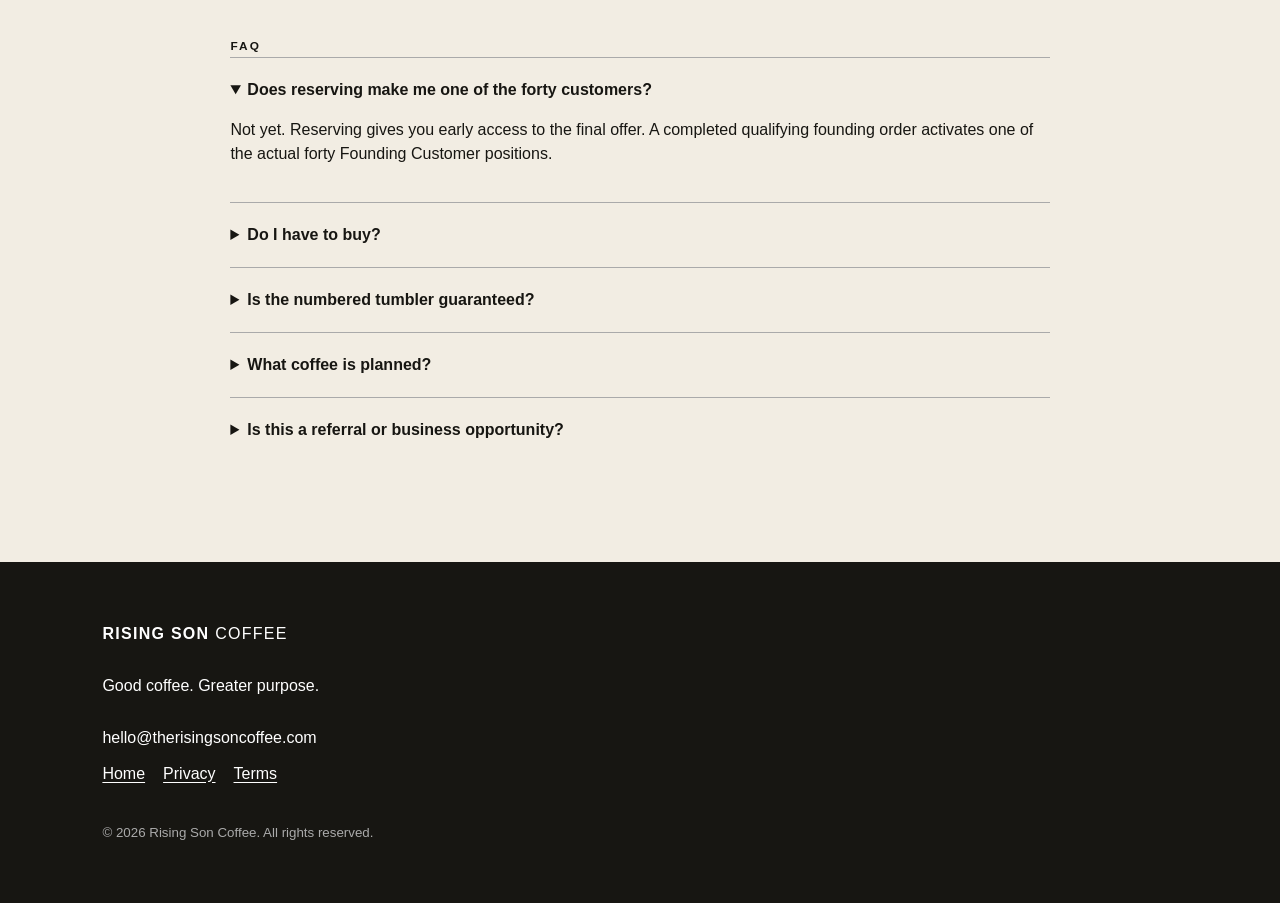
==== commit 50cacb7a: "Add Founding 40 product intelligence survey" ====
--- a/founding40/index.html
+++ b/founding40/index.html
@@ -7,6 +7,6 @@
 <section id="story" class="purpose"><span class="kicker">WHY RISING SON</span><h2>The struggles that nearly stopped me became the reason to start.</h2><p>Rising Son grew from a difficult chapter and a larger goal: build a good coffee company that can eventually create meaningful support for children and families facing difficult circumstances. We're not claiming an impact program exists before it does. The Founding 40 is one real step toward building a company capable of fulfilling that mission.</p><div class="values"><span>Honesty</span><span>Resilience</span><span>Community</span><span>Purpose</span></div></section>
 <section id="how" class="section dark"><div><span class="kicker">THE FOUNDING 40</span><h2>First customers.<br>Real voices.</h2></div><div><p><strong>This is our opening call for the people who want to be here at the beginning.</strong> Reservation holders get first access to the verified founding offer and can give optional, honest feedback while we finish the coffee, pricing and fulfillment work.</p><ul><li><strong>Reserve:</strong> raise your hand free. No payment is taken.</li><li><strong>Help shape it:</strong> tell us what matters to you about the coffee and offer.</li><li><strong>See the facts:</strong> we'll show the verified product, price, shipping, fulfillment and Founding 40 benefits.</li><li><strong>Choose:</strong> if you place a qualifying founding order, that completed purchase activates one of the actual forty Founding Customer positions.</li></ul><p><strong>Our planned thank-you:</strong> an exclusive, individually numbered Founding 40 Rising Son tumbler at no additional charge with each qualifying Founding 40 order. We are verifying the cost and fulfillment before making that a guarantee.</p><p class="fine">No recruiting. No downline. No sales quota or commission. No investment or ownership interest. Honest feedback is welcome; positive feedback or a public review is never required.</p><a class="button light" href="#reserve">Reserve my place</a></div></section>
 <section id="reserve" class="join"><div><span class="kicker">RESERVE YOUR PLACE</span><h2>Founding 40 is open.</h2><p><strong>Free to reserve. No payment today. No obligation to buy.</strong> We'll send occasional feedback questions and verified launch updates. When the complete founding offer is ready, you decide whether you want to become one of our first forty customers.</p></div>
-<form id="foundingForm" action="https://formsubmit.co/hello@therisingsoncoffee.com" method="POST" aria-describedby="formPrivacy"><input type="hidden" name="_subject" value="New Rising Son Coffee Founding 40 reservation"><input type="hidden" name="_template" value="table"><input type="hidden" name="signup_source" value="Rising Son Coffee — dedicated Founding 40 page"><input type="hidden" name="_captcha" value="false"><input type="hidden" name="_next" value="https://therisingsoncoffee.com/thanks.html"><input class="honey" type="text" name="_honey" tabindex="-1" autocomplete="off" aria-hidden="true"><label>First name<input name="name" required autocomplete="given-name"></label><label>Email address<input name="email" type="email" required autocomplete="email" inputmode="email"></label><fieldset><legend>Which sounds right?</legend><div class="choices"><label><input type="radio" name="preference" value="Original" required><span>Original</span></label><label><input type="radio" name="preference" value="Decaf"><span>Decaf</span></label><label><input type="radio" name="preference" value="Both"><span>Both</span></label><label><input type="radio" name="preference" value="Not sure yet"><span>Not sure yet</span></label></div></fieldset><fieldset class="intent"><legend>How interested are you in becoming one of the Founding 40?</legend><p class="form-note">This helps us understand interest only — it does not commit you to a purchase.</p><div class="choices intent-choices"><label><input type="radio" name="interest_level" value="Interested" required><span><strong>☕ I’m Interested</strong><small>Keep me updated. I want to see where this goes.</small></span></label><label><input type="radio" name="interest_level" value="Very Interested"><span><strong>🔥 I’m Very Interested</strong><small>If the coffee, price and shipping make sense, I’m seriously considering becoming one of the Founding 40.</small></span></label><label><input type="radio" name="interest_level" value="First Shot"><span><strong>⭐ I Want First Shot</strong><small>Contact me when the verified offer is ready. I intend to buy if the final details work for me.</small></span></label></div></fieldset><label>How did you hear about us?<select name="referral_source"><option value="Not specified">Prefer not to say</option><option>Friend or family</option><option>Facebook</option><option>Instagram</option><option>Other social media</option><option>Search</option><option>In person</option><option>Other</option></select></label><label>Possible bag quantity<input name="quantity" type="number" min="1" max="20" inputmode="numeric" placeholder="Optional"></label><label>Anything you'd like us to know?<textarea name="note" rows="3" placeholder="Optional"></textarea></label><label class="consent"><input type="checkbox" name="launch_updates_consent" value="Yes" required> I want optional Founding 40 feedback questions and updates about Rising Son Coffee's launch, products and availability. Reserving a place is not a preorder and does not obligate me to buy anything.</label><p id="formPrivacy" class="form-note">We use this information to manage Founding 40 reservations and feedback and send the updates you request. See our <a href="/privacy.html">privacy notice</a>.</p><button class="button" type="submit">Reserve free — no purchase required</button><p id="formStatus" class="status" role="status" aria-live="polite"></p></form></section>
+<form id="foundingForm" action="https://formsubmit.co/hello@therisingsoncoffee.com" method="POST" aria-describedby="formPrivacy"><input type="hidden" name="_subject" value="New Rising Son Coffee Founding 40 reservation"><input type="hidden" name="_template" value="table"><input type="hidden" name="signup_source" value="Rising Son Coffee — dedicated Founding 40 page"><input type="hidden" name="_captcha" value="false"><input type="hidden" name="_next" value="https://therisingsoncoffee.com/thanks.html"><input class="honey" type="text" name="_honey" tabindex="-1" autocomplete="off" aria-hidden="true"><label>First name<input name="name" required autocomplete="given-name"></label><label>Email address<input name="email" type="email" required autocomplete="email" inputmode="email"></label><fieldset><legend>Which sounds right?</legend><div class="choices"><label><input type="radio" name="preference" value="Original" required><span>Original</span></label><label><input type="radio" name="preference" value="Decaf"><span>Decaf</span></label><label><input type="radio" name="preference" value="Both"><span>Both</span></label><label><input type="radio" name="preference" value="Not sure yet"><span>Not sure yet</span></label></div></fieldset><fieldset class="intent"><legend>How interested are you in becoming one of the Founding 40?</legend><p class="form-note">This helps us understand interest only — it does not commit you to a purchase.</p><div class="choices intent-choices"><label><input type="radio" name="interest_level" value="Interested" required><span><strong>☕ I’m Interested</strong><small>Keep me updated. I want to see where this goes.</small></span></label><label><input type="radio" name="interest_level" value="Very Interested"><span><strong>🔥 I’m Very Interested</strong><small>If the coffee, price and shipping make sense, I’m seriously considering becoming one of the Founding 40.</small></span></label><label><input type="radio" name="interest_level" value="First Shot"><span><strong>⭐ I Want First Shot</strong><small>Contact me when the verified offer is ready. I intend to buy if the final details work for me.</small></span></label></div></fieldset><fieldset class="survey"><legend>Help shape the coffee <span class="optional">(optional)</span></legend><p class="form-note">A few quick answers give us real data for product, size, pricing and fulfillment decisions. Skip anything you don't know.</p><label>What coffee or brand do you buy most often?<input name="current_coffee_brand" autocomplete="off" placeholder="Optional — brand or coffee name"></label><div class="survey-grid"><label>What size do you usually buy?<select name="usual_bag_size"><option value="">Prefer not to say / not sure</option><option>8 oz or less</option><option>10–12 oz</option><option>13–16 oz</option><option>17–24 oz</option><option>25–32 oz</option><option>More than 32 oz</option></select></label><label>About what do you usually pay per bag?<select name="usual_price_band"><option value="">Prefer not to say / not sure</option><option>Under $8</option><option>$8–$11.99</option><option>$12–$15.99</option><option>$16–$19.99</option><option>$20–$24.99</option><option>$25 or more</option></select></label><label>How often do you usually buy coffee?<select name="purchase_frequency"><option value="">Prefer not to say / varies</option><option>More than once a week</option><option>About weekly</option><option>Every 2 weeks</option><option>About monthly</option><option>Less than monthly</option></select></label><label>How do you usually buy it?<select name="coffee_form"><option value="">No preference / not sure</option><option>Whole bean</option><option>Ground</option><option>Both</option><option>Pods / capsules</option><option>Ready-to-drink or other</option></select></label></div><fieldset class="subfield"><legend>What matters most when choosing coffee? <span class="optional">Choose up to 3</span></legend><div class="checkgrid"><label><input type="checkbox" name="decision_factors[]" value="Taste / smoothness"><span>Taste / smoothness</span></label><label><input type="checkbox" name="decision_factors[]" value="Strength / boldness"><span>Strength / boldness</span></label><label><input type="checkbox" name="decision_factors[]" value="Low bitterness / acidity"><span>Low bitterness / acidity</span></label><label><input type="checkbox" name="decision_factors[]" value="Value / quantity"><span>Value / quantity</span></label><label><input type="checkbox" name="decision_factors[]" value="Freshness"><span>Freshness</span></label><label><input type="checkbox" name="decision_factors[]" value="Convenience"><span>Convenience</span></label><label><input type="checkbox" name="decision_factors[]" value="Decaf quality"><span>Decaf quality</span></label><label><input type="checkbox" name="decision_factors[]" value="Brand purpose / values"><span>Brand purpose / values</span></label></div></fieldset><label>Where do you usually buy coffee?<select name="usual_purchase_channel"><option value="">Prefer not to say / varies</option><option>Grocery store</option><option>Warehouse / club store</option><option>Local coffee shop / roaster</option><option>Brand website</option><option>Online marketplace</option><option>Subscription</option><option>Other</option></select></label><label>What would make you switch from your current coffee?<textarea name="switch_trigger" rows="2" placeholder="Optional — better taste, better value, convenience, purpose, something else…"></textarea></label></fieldset><label>How did you hear about us?<select name="referral_source"><option value="Not specified">Prefer not to say</option><option>Friend or family</option><option>Facebook</option><option>Instagram</option><option>Other social media</option><option>Search</option><option>In person</option><option>Other</option></select></label><label>Possible bag quantity<input name="quantity" type="number" min="1" max="20" inputmode="numeric" placeholder="Optional"></label><label>Anything you'd like us to know?<textarea name="note" rows="3" placeholder="Optional"></textarea></label><label class="consent"><input type="checkbox" name="launch_updates_consent" value="Yes" required> I want optional Founding 40 feedback questions and updates about Rising Son Coffee's launch, products and availability. Reserving a place is not a preorder and does not obligate me to buy anything.</label><p id="formPrivacy" class="form-note">We use this information to manage Founding 40 reservations and feedback and send the updates you request. See our <a href="/privacy.html">privacy notice</a>.</p><button class="button" type="submit">Reserve free — no purchase required</button><p id="formStatus" class="status" role="status" aria-live="polite"></p></form></section>
 <section id="faq" class="faq"><span class="kicker">FAQ</span><details open><summary>Does reserving make me one of the forty customers?</summary><p>Not yet. Reserving gives you early access to the final offer. A completed qualifying founding order activates one of the actual forty Founding Customer positions.</p></details><details><summary>Do I have to buy?</summary><p>No. You will see the verified coffee, price, shipping, fulfillment and confirmed Founding 40 benefits before deciding.</p></details><details><summary>Is the numbered tumbler guaranteed?</summary><p>Not yet. It is our current plan. We will confirm it only after its complete cost and fulfillment are verified.</p></details><details><summary>What coffee is planned?</summary><p>Original and Decaf are planned for the first release. Whole-bean and ground options are being evaluated with suppliers. Final details will be shared after verification.</p></details><details><summary>Is this a referral or business opportunity?</summary><p>No. There is no recruiting, downline, sales requirement, commission, investment or ownership component.</p></details></section></main>
 <footer><div class="brand">RISING SON <span>COFFEE</span></div><p>Good coffee. Greater purpose.</p><a href="mailto:hello@therisingsoncoffee.com">hello@therisingsoncoffee.com</a><div class="footerlinks"><a href="/">Home</a><a href="/privacy.html">Privacy</a><a href="/terms.html">Terms</a></div><small>© 2026 Rising Son Coffee. All rights reserved.</small></footer><script src="/script.js"></script></body></html>
--- a/styles.css
+++ b/styles.css
@@ -1 +1,3 @@
-:root{--ink:#171612;--paper:#f2ede3;--cream:#fbf7ef;--accent:#ad4726;--muted:#625e57}*{box-sizing:border-box}html{scroll-behavior:smooth}body{margin:0;background:var(--paper);color:var(--ink);font-family:Arial,Helvetica,sans-serif;line-height:1.5}.nav{height:76px;padding:0 5vw;display:flex;align-items:center;gap:28px;border-bottom:1px solid #cfc8bc;position:sticky;top:0;background:rgba(242,237,227,.96);z-index:10}.brand{font-weight:900;letter-spacing:.08em}.brand span{font-weight:400}.nav nav{display:flex;gap:24px;margin-left:auto}.nav a,footer a{color:inherit;text-decoration:none}.button{display:inline-block;border:0;background:var(--ink);color:white!important;padding:15px 22px;text-decoration:none;font-weight:800;cursor:pointer}.button.small{padding:10px 15px}.hero{min-height:76vh;padding:11vh 8vw 8vh;display:grid;align-content:center;background:radial-gradient(circle at 80% 20%,#f9d3a9 0,transparent 28%),var(--paper)}.eyebrow,.kicker{font-size:.74rem;font-weight:900;letter-spacing:.18em}.hero h1{font-family:Georgia,serif;font-size:clamp(3.6rem,9vw,8.5rem);line-height:.82;letter-spacing:-.06em;margin:24px 0;max-width:1050px}.hero h1 em{font-weight:400;color:var(--accent)}.hero>p{max-width:600px;font-size:1.15rem}.actions{display:flex;gap:24px;align-items:center;margin-top:20px}.textlink{color:var(--ink);font-weight:800}.counter{margin-top:55px;display:flex;gap:15px;align-items:baseline}.counter strong{font-size:1.6rem;white-space:nowrap}.counter span{color:var(--muted);max-width:520px}.section{padding:110px 8vw;display:grid;grid-template-columns:1fr 1.2fr;gap:8vw}.section h2,.purpose h2,.join h2,.locked h2{font-family:Georgia,serif;font-size:clamp(2.6rem,5vw,5rem);line-height:.95;margin:18px 0}.cards{display:grid;grid-template-columns:1fr 1fr;gap:15px;margin-top:35px}.cards article{min-height:250px;padding:30px;background:#f0b43f;display:flex;flex-direction:column;justify-content:flex-end}.cards article span{margin-bottom:auto}.cards .mono{background:#24231f;color:white}.purpose{padding:120px 12vw;text-align:center;background:var(--cream)}.purpose p{max-width:760px;margin:25px auto;font-size:1.2rem}.values{display:flex;justify-content:center;flex-wrap:wrap;gap:10px;margin-top:35px}.values span{border:1px solid;padding:10px 18px}.dark{background:var(--ink);color:white}.dark ul{padding-left:20px;line-height:2}.fine{font-size:.8rem;color:#bdb7ac}.button.light{background:var(--cream);color:var(--ink)!important}.steps{padding:90px 8vw}.stepgrid{display:grid;grid-template-columns:repeat(4,1fr);margin-top:30px;border-top:1px solid}.stepgrid>div{padding:25px;border-right:1px solid}.stepgrid b{color:var(--accent)}.join{padding:110px 8vw;background:var(--cream);display:grid;grid-template-columns:1fr 1fr;gap:8vw}form{display:grid;gap:18px}label,legend{font-weight:700;font-size:.85rem}input,select,textarea{width:100%;margin-top:7px;padding:13px;border:1px solid #777;background:white;color:var(--ink);font:inherit}fieldset{border:0;padding:0;margin:0}.choices{display:grid;grid-template-columns:1fr 1fr;gap:8px;margin-top:7px}.choices label{position:relative}.choices label input{position:absolute;width:1px;height:1px;padding:0;margin:-1px;overflow:hidden;clip:rect(0,0,0,0);white-space:nowrap;border:0}.choices span{display:block;border:1px solid #777;padding:12px;text-align:center;cursor:pointer}.choices input:checked+span{background:var(--ink);color:white}.choices input:focus-visible+span{outline:3px solid var(--accent);outline-offset:3px}.consent{display:flex;gap:10px;align-items:flex-start}.consent input{width:auto;margin-top:3px}.form-note,.status{font-size:.9rem}.form-note{margin:0;color:var(--muted)}.form-note a{color:inherit;text-underline-offset:3px}.honey{position:absolute!important;left:-9999px!important;width:1px!important;height:1px!important}.faq{padding:100px 18vw}.faq details{border-top:1px solid #aaa;padding:20px 0}.faq summary{font-weight:800;cursor:pointer}.locked{padding:90px 8vw;text-align:center;background:#ded8cd}.locked>p{max-width:640px;margin:0 auto 20px}.locked button{padding:13px 20px}footer{padding:60px 8vw;background:var(--ink);color:white;display:grid;gap:12px}footer small{color:#aaa;margin-top:25px}@media(max-width:760px){.nav{height:64px}.nav nav{display:none}.nav .small{margin-left:auto}.section,.join{grid-template-columns:1fr;padding:75px 6vw}.hero{padding:90px 6vw 60px}.hero h1{font-size:clamp(3.2rem,18vw,5rem)}.cards,.choices{grid-template-columns:1fr}.stepgrid{grid-template-columns:1fr 1fr}.faq{padding:75px 6vw}.actions{align-items:flex-start;flex-direction:column}.counter{align-items:flex-start;flex-direction:column}}.legal{max-width:900px;margin:auto;padding:90px 8vw;min-height:75vh}.legal h1{font-family:Georgia,serif;font-size:clamp(3rem,7vw,6rem);line-height:.95}.legal h2{margin-top:38px}.legal a{color:inherit}.footerlinks{display:flex;gap:18px}.footerlinks a{text-decoration:underline;text-underline-offset:3px}.skip{position:absolute;left:-9999px;top:auto}.skip:focus{left:12px;top:12px;z-index:100;background:#fff;color:#000;padding:10px}.button:focus-visible,a:focus-visible,input:focus-visible,select:focus-visible,textarea:focus-visible,summary:focus-visible,button:focus-visible{outline:3px solid currentColor;outline-offset:3px}.button:disabled{cursor:not-allowed;opacity:.65}@media(prefers-reduced-motion:reduce){html{scroll-behavior:auto}}
+:root{--ink:#171612;--paper:#f2ede3;--cream:#fbf7ef;--accent:#ad4726;--muted:#625e57}*{box-sizing:border-box}html{scroll-behavior:smooth}body{margin:0;background:var(--paper);color:var(--ink);font-family:Arial,Helvetica,sans-serif;line-height:1.5}.nav{height:76px;padding:0 5vw;display:flex;align-items:center;gap:28px;border-bottom:1px solid #cfc8bc;position:sticky;top:0;background:rgba(242,237,227,.96);z-index:10}.brand{font-weight:900;letter-spacing:.08em}.brand span{font-weight:400}.nav nav{display:flex;gap:24px;margin-left:auto}.nav a,footer a{color:inherit;text-decoration:none}.button{display:inline-block;border:0;background:var(--ink);color:white!important;padding:15px 22px;text-decoration:none;font-weight:800;cursor:pointer}.button.small{padding:10px 15px}.hero{min-height:76vh;padding:11vh 8vw 8vh;display:grid;align-content:center;background:radial-gradient(circle at 80% 20%,#f9d3a9 0,transparent 28%),var(--paper)}.eyebrow,.kicker{font-size:.74rem;font-weight:900;letter-spacing:.18em}.hero h1{font-family:Georgia,serif;font-size:clamp(3.6rem,9vw,8.5rem);line-height:.82;letter-spacing:-.06em;margin:24px 0;max-width:1050px}.hero h1 em{font-weight:400;color:var(--accent)}.hero>p{max-width:600px;font-size:1.15rem}.actions{display:flex;gap:24px;align-items:center;margin-top:20px}.textlink{color:var(--ink);font-weight:800}.counter{margin-top:55px;display:flex;gap:15px;align-items:baseline}.counter strong{font-size:1.6rem;white-space:nowrap}.counter span{color:var(--muted);max-width:520px}.section{padding:110px 8vw;display:grid;grid-template-columns:1fr 1.2fr;gap:8vw}.section h2,.purpose h2,.join h2,.locked h2{font-family:Georgia,serif;font-size:clamp(2.6rem,5vw,5rem);line-height:.95;margin:18px 0}.cards{display:grid;grid-template-columns:1fr 1fr;gap:15px;margin-top:35px}.cards article{min-height:250px;padding:30px;background:#f0b43f;display:flex;flex-direction:column;justify-content:flex-end}.cards article span{margin-bottom:auto}.cards .mono{background:#24231f;color:white}.purpose{padding:120px 12vw;text-align:center;background:var(--cream)}.purpose p{max-width:760px;margin:25px auto;font-size:1.2rem}.values{display:flex;justify-content:center;flex-wrap:wrap;gap:10px;margin-top:35px}.values span{border:1px solid;padding:10px 18px}.dark{background:var(--ink);color:white}.dark ul{padding-left:20px;line-height:2}.fine{font-size:.8rem;color:#bdb7ac}.button.light{background:var(--cream);color:var(--ink)!important}.steps{padding:90px 8vw}.stepgrid{display:grid;grid-template-columns:repeat(4,1fr);margin-top:30px;border-top:1px solid}.stepgrid>div{padding:25px;border-right:1px solid}.stepgrid b{color:var(--accent)}.join{padding:110px 8vw;background:var(--cream);display:grid;grid-template-columns:1fr 1fr;gap:8vw}form{display:grid;gap:18px}label,legend{font-weight:700;font-size:.85rem}input,select,textarea{width:100%;margin-top:7px;padding:13px;border:1px solid #777;background:white;color:var(--ink);font:inherit}fieldset{border:0;padding:0;margin:0}.choices{display:grid;grid-template-columns:1fr 1fr;gap:8px;margin-top:7px}.choices label{position:relative}.choices label input{position:absolute;width:1px;height:1px;padding:0;margin:-1px;overflow:hidden;clip:rect(0,0,0,0);white-space:nowrap;border:0}.choices span{display:block;border:1px solid #777;padding:12px;text-align:center;cursor:pointer}.choices input:checked+span{background:var(--ink);color:white}.choices input:focus-visible+span{outline:3px solid var(--accent);outline-offset:3px}.consent{display:flex;gap:10px;align-items:flex-start}.consent input{width:auto;margin-top:3px}.form-note,.status{font-size:.9rem}.form-note{margin:0;color:var(--muted)}.form-note a{color:inherit;text-underline-offset:3px}.honey{position:absolute!important;left:-9999px!important;width:1px!important;height:1px!important}.faq{padding:100px 18vw}.faq details{border-top:1px solid #aaa;padding:20px 0}.faq summary{font-weight:800;cursor:pointer}.locked{padding:90px 8vw;text-align:center;background:#ded8cd}.locked>p{max-width:640px;margin:0 auto 20px}.locked button{padding:13px 20px}footer{padding:60px 8vw;background:var(--ink);color:white;display:grid;gap:12px}footer small{color:#aaa;margin-top:25px}@media(max-width:760px){.nav{height:auto;min-height:64px;padding:10px 4vw;gap:12px;flex-wrap:wrap}.nav nav{display:flex;order:3;width:100%;gap:8px;overflow-x:auto;white-space:nowrap;padding:4px 0 2px;scrollbar-width:thin}.nav nav a{display:inline-block;padding:7px 9px;border:1px solid #cfc8bc;font-size:.78rem;font-weight:700}.nav .small{margin-left:auto}.section,.join{grid-template-columns:1fr;padding:75px 6vw}.hero{padding:90px 6vw 60px}.hero h1{font-size:clamp(3.2rem,18vw,5rem)}.cards,.choices{grid-template-columns:1fr}.stepgrid{grid-template-columns:1fr 1fr}.faq{padding:75px 6vw}.actions{align-items:flex-start;flex-direction:column}.counter{align-items:flex-start;flex-direction:column}}.legal{max-width:900px;margin:auto;padding:90px 8vw;min-height:75vh}.legal h1{font-family:Georgia,serif;font-size:clamp(3rem,7vw,6rem);line-height:.95}.legal h2{margin-top:38px}.legal a{color:inherit}.footerlinks{display:flex;gap:18px}.footerlinks a{text-decoration:underline;text-underline-offset:3px}.skip{position:absolute;left:-9999px;top:auto}.skip:focus{left:12px;top:12px;z-index:100;background:#fff;color:#000;padding:10px}.button:focus-visible,a:focus-visible,input:focus-visible,select:focus-visible,textarea:focus-visible,summary:focus-visible,button:focus-visible{outline:3px solid currentColor;outline-offset:3px}.button:disabled{cursor:not-allowed;opacity:.65}@media(prefers-reduced-motion:reduce){html{scroll-behavior:auto}}
+
+.intent{display:grid;gap:9px}.intent .form-note{margin-top:-2px}.intent-choices{grid-template-columns:1fr}.intent-choices span{text-align:left;display:grid;gap:4px}.intent-choices strong{font-size:.95rem}.intent-choices small{font-weight:400;line-height:1.35;color:var(--muted)}.intent-choices input:checked+span small{color:#eee}
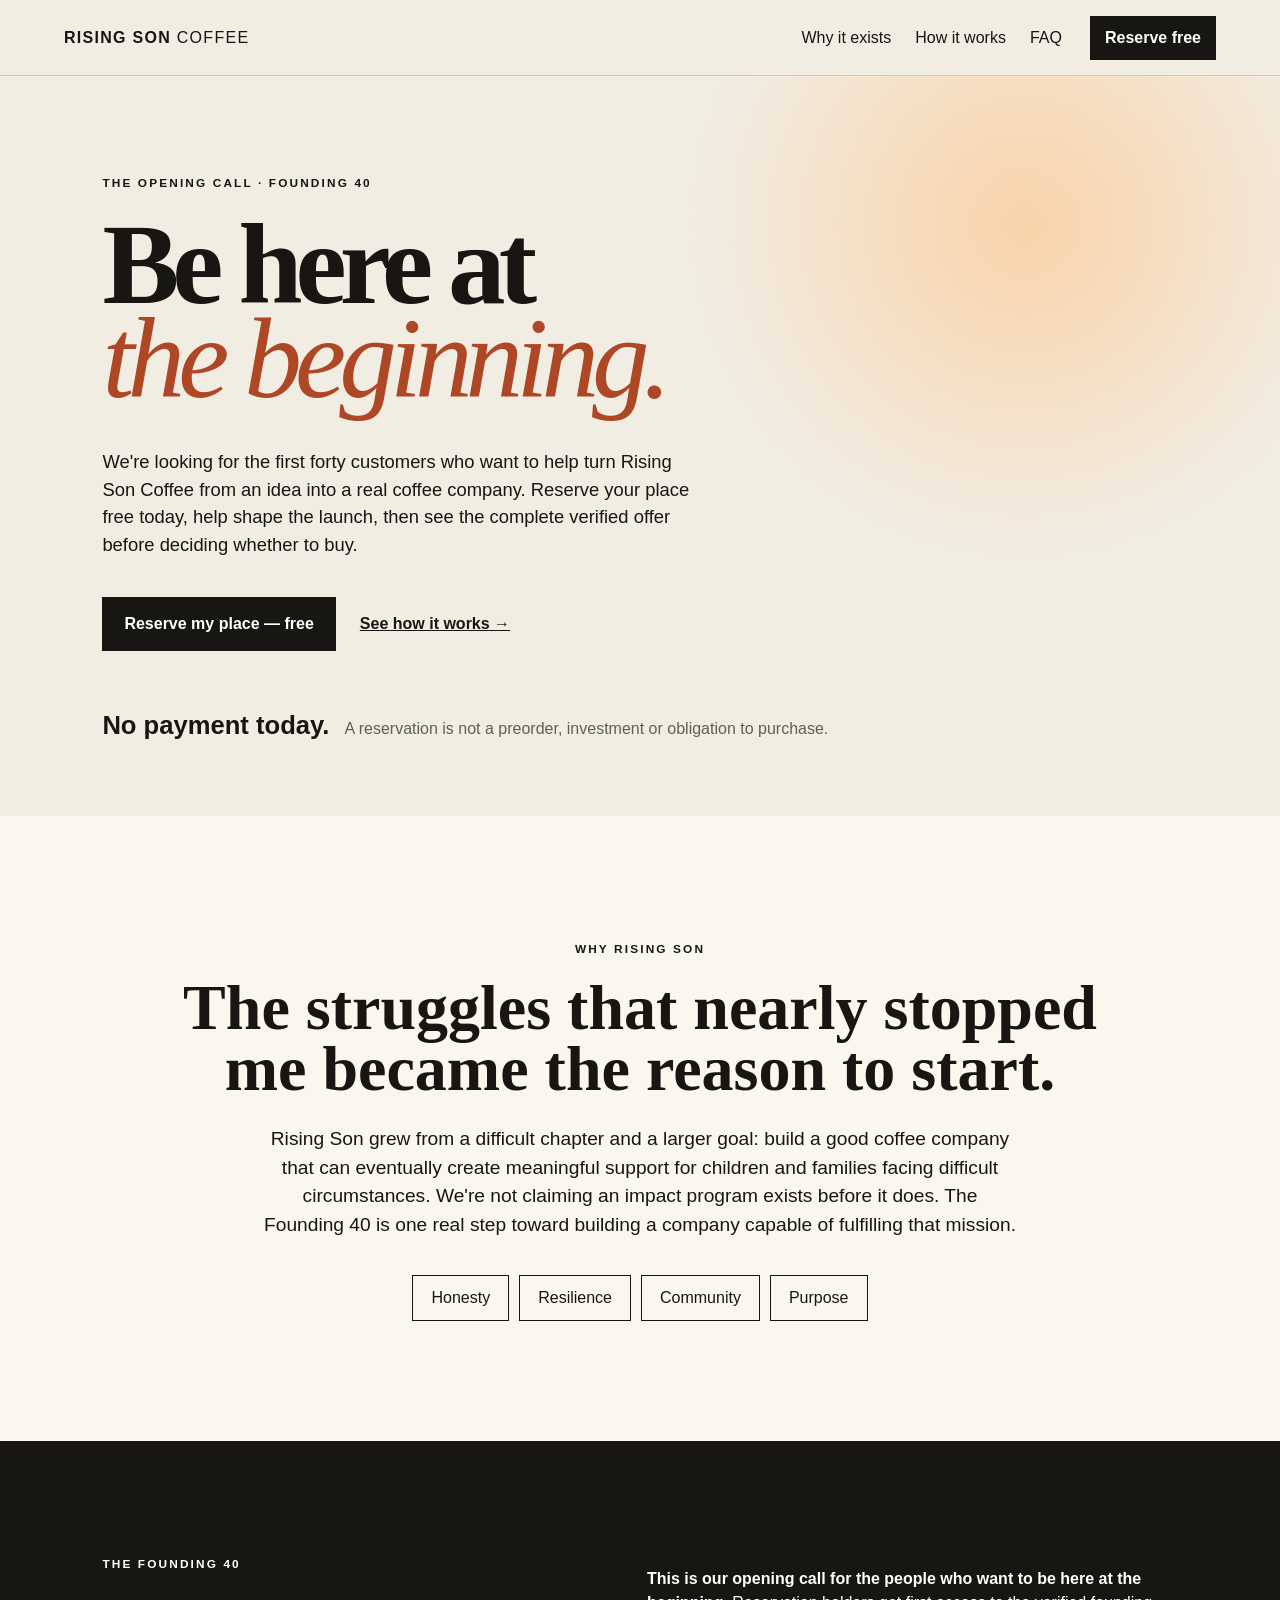
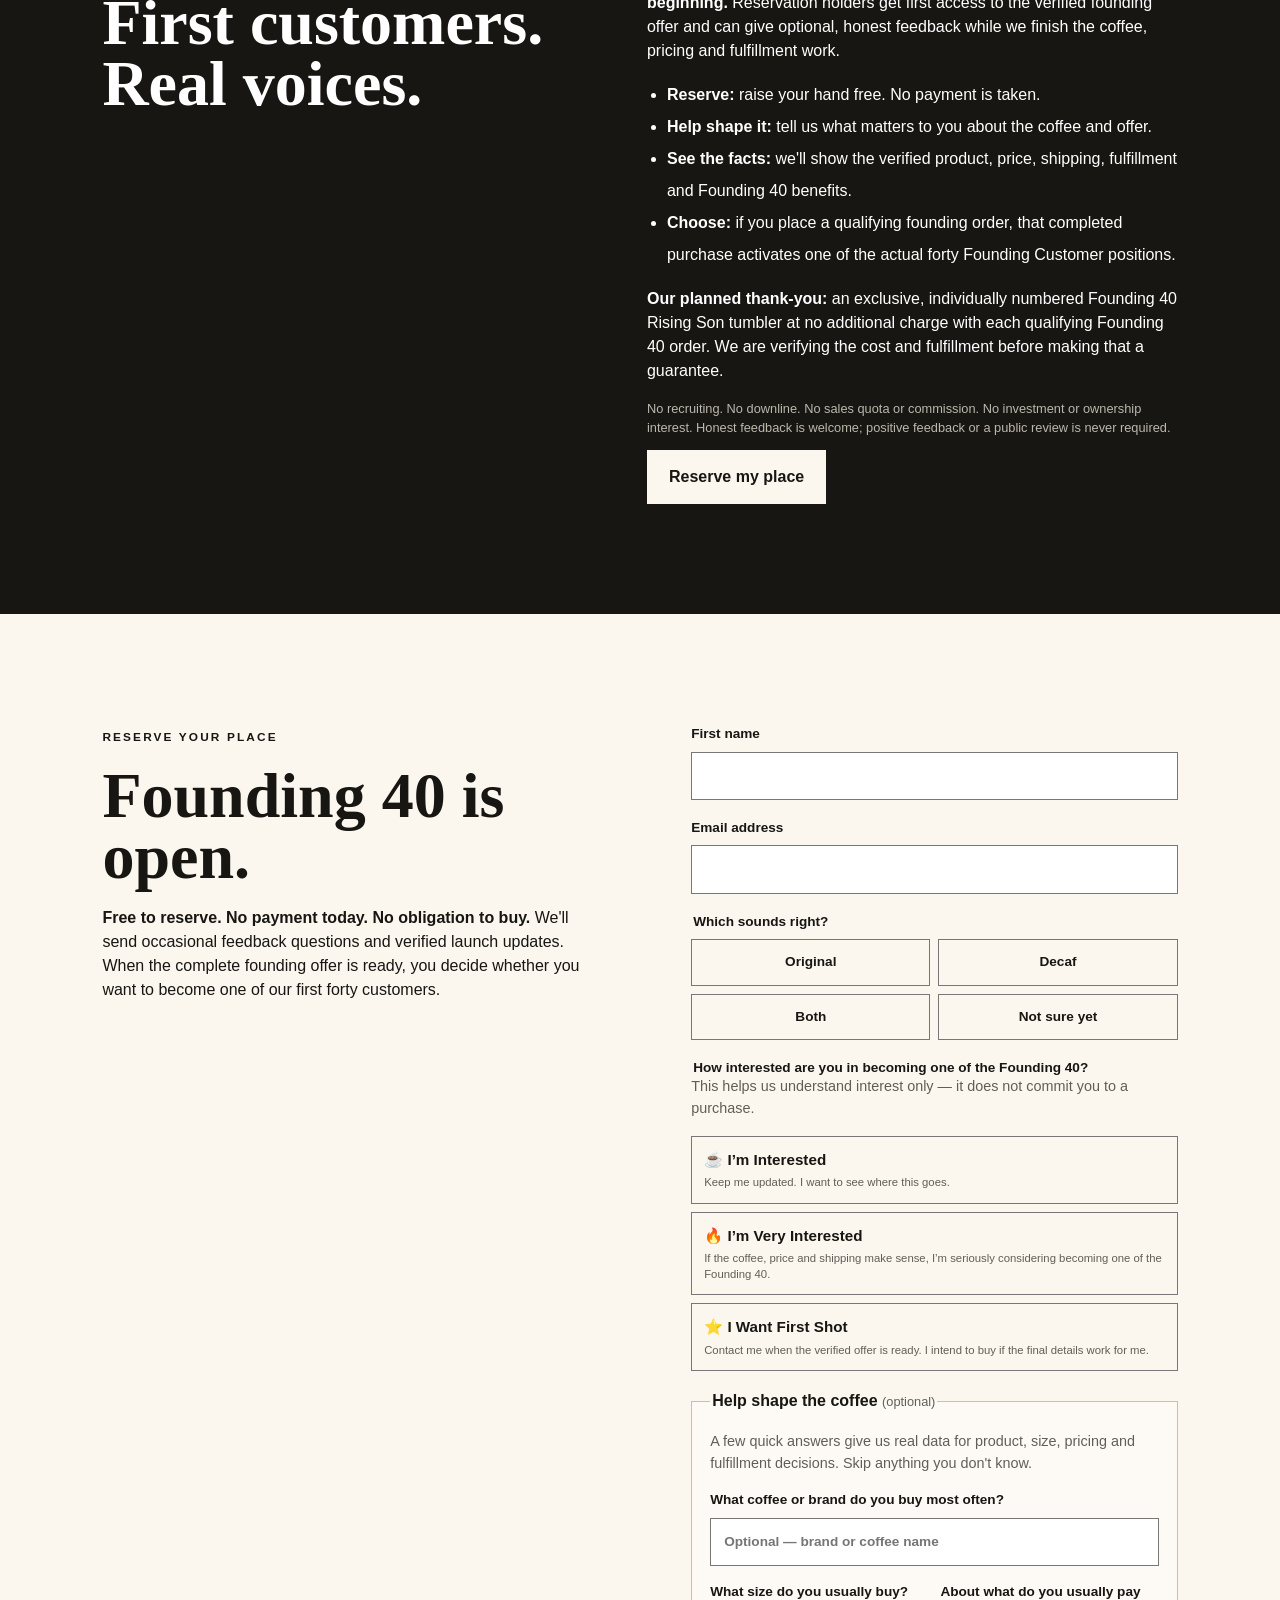
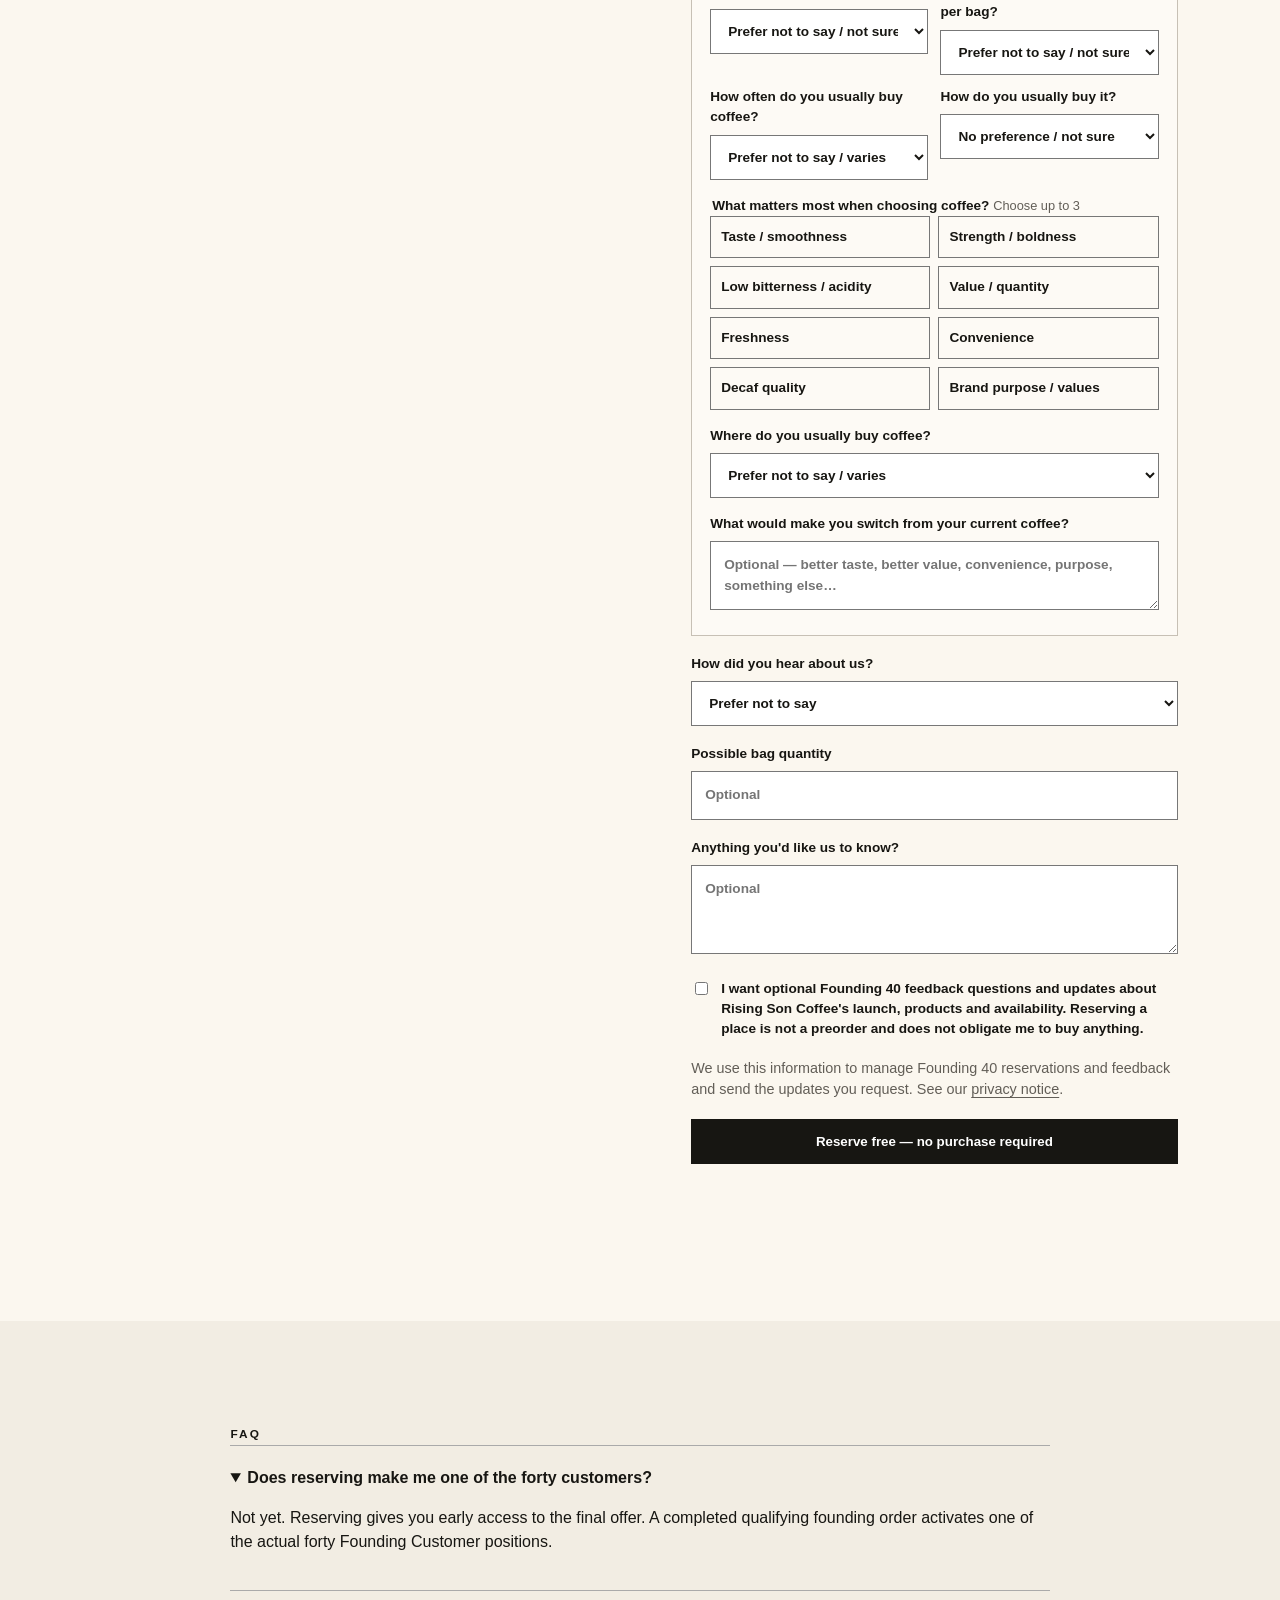
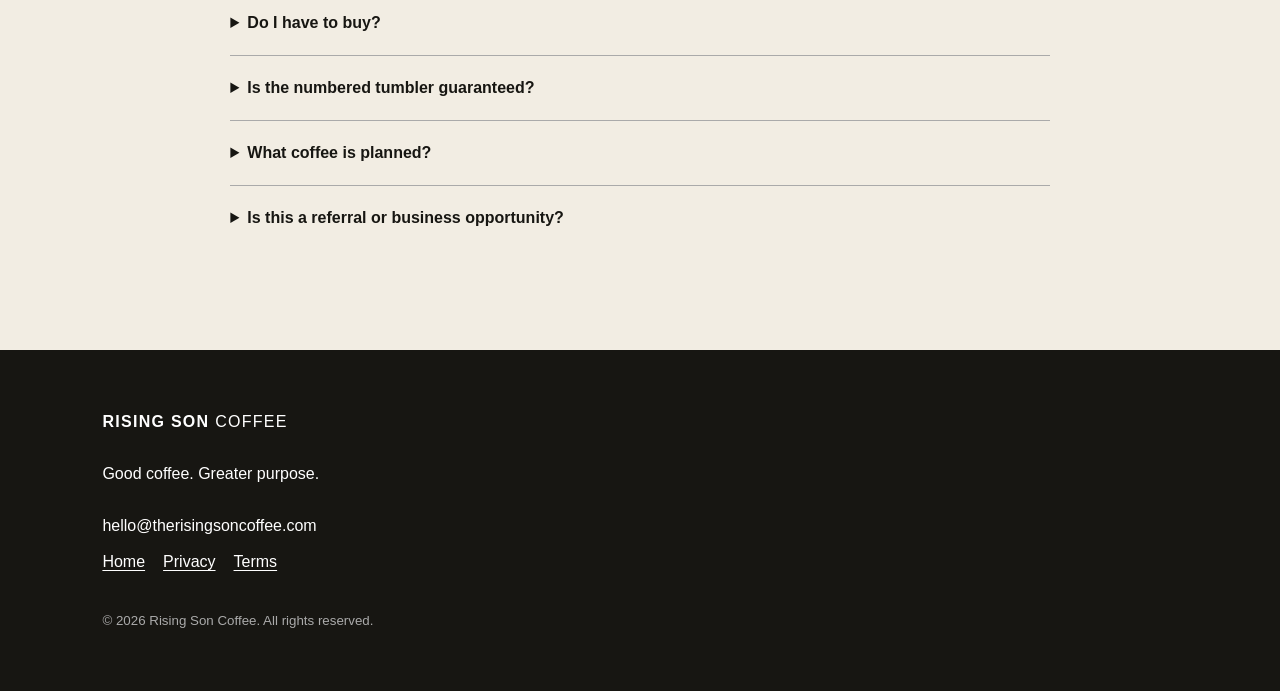
==== commit 04ec63d5: "Maximize technical SEO and social discovery" ====
--- a/founding40/index.html
+++ b/founding40/index.html
@@ -1,7 +1,7 @@
 <!doctype html>
 <html lang="en"><head><meta charset="utf-8"><meta name="viewport" content="width=device-width,initial-scale=1">
-<title>Founding 40 | Rising Son Coffee</title><meta name="description" content="The Rising Son Coffee Founding 40 is open. Reserve free, help shape our first release, see the verified founding offer first, then decide whether to become one of our first forty customers.">
-<meta name="theme-color" content="#f2ede3"><meta property="og:type" content="website"><meta property="og:title" content="The Founding 40 is open | Rising Son Coffee"><meta property="og:description" content="Be here at the beginning. Reserve a Founding 40 place free—no payment today and no obligation to buy."><meta property="og:url" content="https://therisingsoncoffee.com/founding40/"><meta name="twitter:card" content="summary"><link rel="canonical" href="https://therisingsoncoffee.com/founding40/"><link rel="stylesheet" href="/styles.css"></head>
+<title>Founding 40 Coffee Launch | Rising Son Coffee</title><meta name="description" content="Join the Rising Son Coffee Founding 40 free. Help shape our first coffee release, see verified product, price and shipping details first, then decide whether to become an early customer.">
+<meta name="robots" content="index,follow,max-image-preview:large,max-snippet:-1"><meta name="theme-color" content="#f2ede3"><meta property="og:type" content="website"><meta property="og:site_name" content="Rising Son Coffee"><meta property="og:locale" content="en_US"><meta property="og:title" content="Join the Founding 40 | Rising Son Coffee"><meta property="og:description" content="Be here at the beginning. Reserve a Founding 40 place free—no payment today and no obligation to buy."><meta property="og:url" content="https://therisingsoncoffee.com/founding40/"><meta property="og:image" content="https://therisingsoncoffee.com/social-card.png"><meta property="og:image:alt" content="Join the Rising Son Coffee Founding 40"><meta name="twitter:card" content="summary_large_image"><meta name="twitter:title" content="Join the Founding 40 | Rising Son Coffee"><meta name="twitter:description" content="Reserve free, help shape the first coffee release, and see the verified offer before deciding to buy."><meta name="twitter:image" content="https://therisingsoncoffee.com/social-card.png"><link rel="canonical" href="https://therisingsoncoffee.com/founding40/"><link rel="manifest" href="/site.webmanifest"><link rel="stylesheet" href="/styles.css"><script type="application/ld+json">{"@context":"https://schema.org","@type":"WebPage","@id":"https://therisingsoncoffee.com/founding40/#webpage","url":"https://therisingsoncoffee.com/founding40/","name":"Founding 40 Coffee Launch | Rising Son Coffee","description":"Join the Rising Son Coffee Founding 40 free and help shape the first release.","isPartOf":{"@id":"https://therisingsoncoffee.com/#website"},"about":{"@id":"https://therisingsoncoffee.com/#organization"},"inLanguage":"en-US","mainEntity":{"@type":"FAQPage","mainEntity":[{"@type":"Question","name":"Does reserving make me one of the forty customers?","acceptedAnswer":{"@type":"Answer","text":"Not yet. Reserving gives you early access to the final offer. A completed qualifying founding order activates one of the actual forty Founding Customer positions."}},{"@type":"Question","name":"Do I have to buy?","acceptedAnswer":{"@type":"Answer","text":"No. You will see the verified coffee, price, shipping, fulfillment and confirmed Founding 40 benefits before deciding."}},{"@type":"Question","name":"Is the numbered tumbler guaranteed?","acceptedAnswer":{"@type":"Answer","text":"Not yet. It is our current plan. We will confirm it only after its complete cost and fulfillment are verified."}},{"@type":"Question","name":"What coffee is planned?","acceptedAnswer":{"@type":"Answer","text":"Original and Decaf are planned for the first release. Whole-bean and ground options are being evaluated with suppliers. Final details will be shared after verification."}},{"@type":"Question","name":"Is this a referral or business opportunity?","acceptedAnswer":{"@type":"Answer","text":"No. There is no recruiting, downline, sales requirement, commission, investment or ownership component."}}]}}</script></head>
 <body><a class="skip" href="#top">Skip to content</a><header class="nav"><a class="brand" href="/">RISING SON <span>COFFEE</span></a><nav aria-label="Founding 40"><a href="#story">Why it exists</a><a href="#how">How it works</a><a href="#faq">FAQ</a></nav><a class="button small" href="#reserve">Reserve free</a></header>
 <main id="top"><section class="hero"><div class="eyebrow">THE OPENING CALL · FOUNDING 40</div><h1>Be here at<br><em>the beginning.</em></h1><p>We're looking for the first forty customers who want to help turn Rising Son Coffee from an idea into a real coffee company. Reserve your place free today, help shape the launch, then see the complete verified offer before deciding whether to buy.</p><div class="actions"><a class="button" href="#reserve">Reserve my place — free</a><a class="textlink" href="#how">See how it works →</a></div><div class="counter"><strong>No payment today.</strong><span>A reservation is not a preorder, investment or obligation to purchase.</span></div></section>
 <section id="story" class="purpose"><span class="kicker">WHY RISING SON</span><h2>The struggles that nearly stopped me became the reason to start.</h2><p>Rising Son grew from a difficult chapter and a larger goal: build a good coffee company that can eventually create meaningful support for children and families facing difficult circumstances. We're not claiming an impact program exists before it does. The Founding 40 is one real step toward building a company capable of fulfilling that mission.</p><div class="values"><span>Honesty</span><span>Resilience</span><span>Community</span><span>Purpose</span></div></section>
@@ -9,4 +9,4 @@
 <section id="reserve" class="join"><div><span class="kicker">RESERVE YOUR PLACE</span><h2>Founding 40 is open.</h2><p><strong>Free to reserve. No payment today. No obligation to buy.</strong> We'll send occasional feedback questions and verified launch updates. When the complete founding offer is ready, you decide whether you want to become one of our first forty customers.</p></div>
 <form id="foundingForm" action="https://formsubmit.co/hello@therisingsoncoffee.com" method="POST" aria-describedby="formPrivacy"><input type="hidden" name="_subject" value="New Rising Son Coffee Founding 40 reservation"><input type="hidden" name="_template" value="table"><input type="hidden" name="signup_source" value="Rising Son Coffee — dedicated Founding 40 page"><input type="hidden" name="_captcha" value="false"><input type="hidden" name="_next" value="https://therisingsoncoffee.com/thanks.html"><input class="honey" type="text" name="_honey" tabindex="-1" autocomplete="off" aria-hidden="true"><label>First name<input name="name" required autocomplete="given-name"></label><label>Email address<input name="email" type="email" required autocomplete="email" inputmode="email"></label><fieldset><legend>Which sounds right?</legend><div class="choices"><label><input type="radio" name="preference" value="Original" required><span>Original</span></label><label><input type="radio" name="preference" value="Decaf"><span>Decaf</span></label><label><input type="radio" name="preference" value="Both"><span>Both</span></label><label><input type="radio" name="preference" value="Not sure yet"><span>Not sure yet</span></label></div></fieldset><fieldset class="intent"><legend>How interested are you in becoming one of the Founding 40?</legend><p class="form-note">This helps us understand interest only — it does not commit you to a purchase.</p><div class="choices intent-choices"><label><input type="radio" name="interest_level" value="Interested" required><span><strong>☕ I’m Interested</strong><small>Keep me updated. I want to see where this goes.</small></span></label><label><input type="radio" name="interest_level" value="Very Interested"><span><strong>🔥 I’m Very Interested</strong><small>If the coffee, price and shipping make sense, I’m seriously considering becoming one of the Founding 40.</small></span></label><label><input type="radio" name="interest_level" value="First Shot"><span><strong>⭐ I Want First Shot</strong><small>Contact me when the verified offer is ready. I intend to buy if the final details work for me.</small></span></label></div></fieldset><fieldset class="survey"><legend>Help shape the coffee <span class="optional">(optional)</span></legend><p class="form-note">A few quick answers give us real data for product, size, pricing and fulfillment decisions. Skip anything you don't know.</p><label>What coffee or brand do you buy most often?<input name="current_coffee_brand" autocomplete="off" placeholder="Optional — brand or coffee name"></label><div class="survey-grid"><label>What size do you usually buy?<select name="usual_bag_size"><option value="">Prefer not to say / not sure</option><option>8 oz or less</option><option>10–12 oz</option><option>13–16 oz</option><option>17–24 oz</option><option>25–32 oz</option><option>More than 32 oz</option></select></label><label>About what do you usually pay per bag?<select name="usual_price_band"><option value="">Prefer not to say / not sure</option><option>Under $8</option><option>$8–$11.99</option><option>$12–$15.99</option><option>$16–$19.99</option><option>$20–$24.99</option><option>$25 or more</option></select></label><label>How often do you usually buy coffee?<select name="purchase_frequency"><option value="">Prefer not to say / varies</option><option>More than once a week</option><option>About weekly</option><option>Every 2 weeks</option><option>About monthly</option><option>Less than monthly</option></select></label><label>How do you usually buy it?<select name="coffee_form"><option value="">No preference / not sure</option><option>Whole bean</option><option>Ground</option><option>Both</option><option>Pods / capsules</option><option>Ready-to-drink or other</option></select></label></div><fieldset class="subfield"><legend>What matters most when choosing coffee? <span class="optional">Choose up to 3</span></legend><div class="checkgrid"><label><input type="checkbox" name="decision_factors[]" value="Taste / smoothness"><span>Taste / smoothness</span></label><label><input type="checkbox" name="decision_factors[]" value="Strength / boldness"><span>Strength / boldness</span></label><label><input type="checkbox" name="decision_factors[]" value="Low bitterness / acidity"><span>Low bitterness / acidity</span></label><label><input type="checkbox" name="decision_factors[]" value="Value / quantity"><span>Value / quantity</span></label><label><input type="checkbox" name="decision_factors[]" value="Freshness"><span>Freshness</span></label><label><input type="checkbox" name="decision_factors[]" value="Convenience"><span>Convenience</span></label><label><input type="checkbox" name="decision_factors[]" value="Decaf quality"><span>Decaf quality</span></label><label><input type="checkbox" name="decision_factors[]" value="Brand purpose / values"><span>Brand purpose / values</span></label></div></fieldset><label>Where do you usually buy coffee?<select name="usual_purchase_channel"><option value="">Prefer not to say / varies</option><option>Grocery store</option><option>Warehouse / club store</option><option>Local coffee shop / roaster</option><option>Brand website</option><option>Online marketplace</option><option>Subscription</option><option>Other</option></select></label><label>What would make you switch from your current coffee?<textarea name="switch_trigger" rows="2" placeholder="Optional — better taste, better value, convenience, purpose, something else…"></textarea></label></fieldset><label>How did you hear about us?<select name="referral_source"><option value="Not specified">Prefer not to say</option><option>Friend or family</option><option>Facebook</option><option>Instagram</option><option>Other social media</option><option>Search</option><option>In person</option><option>Other</option></select></label><label>Possible bag quantity<input name="quantity" type="number" min="1" max="20" inputmode="numeric" placeholder="Optional"></label><label>Anything you'd like us to know?<textarea name="note" rows="3" placeholder="Optional"></textarea></label><label class="consent"><input type="checkbox" name="launch_updates_consent" value="Yes" required> I want optional Founding 40 feedback questions and updates about Rising Son Coffee's launch, products and availability. Reserving a place is not a preorder and does not obligate me to buy anything.</label><p id="formPrivacy" class="form-note">We use this information to manage Founding 40 reservations and feedback and send the updates you request. See our <a href="/privacy.html">privacy notice</a>.</p><button class="button" type="submit">Reserve free — no purchase required</button><p id="formStatus" class="status" role="status" aria-live="polite"></p></form></section>
 <section id="faq" class="faq"><span class="kicker">FAQ</span><details open><summary>Does reserving make me one of the forty customers?</summary><p>Not yet. Reserving gives you early access to the final offer. A completed qualifying founding order activates one of the actual forty Founding Customer positions.</p></details><details><summary>Do I have to buy?</summary><p>No. You will see the verified coffee, price, shipping, fulfillment and confirmed Founding 40 benefits before deciding.</p></details><details><summary>Is the numbered tumbler guaranteed?</summary><p>Not yet. It is our current plan. We will confirm it only after its complete cost and fulfillment are verified.</p></details><details><summary>What coffee is planned?</summary><p>Original and Decaf are planned for the first release. Whole-bean and ground options are being evaluated with suppliers. Final details will be shared after verification.</p></details><details><summary>Is this a referral or business opportunity?</summary><p>No. There is no recruiting, downline, sales requirement, commission, investment or ownership component.</p></details></section></main>
-<footer><div class="brand">RISING SON <span>COFFEE</span></div><p>Good coffee. Greater purpose.</p><a href="mailto:hello@therisingsoncoffee.com">hello@therisingsoncoffee.com</a><div class="footerlinks"><a href="/">Home</a><a href="/privacy.html">Privacy</a><a href="/terms.html">Terms</a></div><small>© 2026 Rising Son Coffee. All rights reserved.</small></footer><script src="/script.js"></script></body></html>+<footer><div class="brand">RISING SON <span>COFFEE</span></div><p>Good coffee. Greater purpose.</p><a href="mailto:hello@therisingsoncoffee.com">hello@therisingsoncoffee.com</a><div class="footerlinks"><a href="/">Home</a><a href="/privacy.html">Privacy</a><a href="/terms.html">Terms</a></div><small>© 2026 Rising Son Coffee. All rights reserved.</small></footer><script src="/script.js"></script></body></html>
--- a/styles.css
+++ b/styles.css
@@ -1,3 +1,5 @@
 :root{--ink:#171612;--paper:#f2ede3;--cream:#fbf7ef;--accent:#ad4726;--muted:#625e57}*{box-sizing:border-box}html{scroll-behavior:smooth}body{margin:0;background:var(--paper);color:var(--ink);font-family:Arial,Helvetica,sans-serif;line-height:1.5}.nav{height:76px;padding:0 5vw;display:flex;align-items:center;gap:28px;border-bottom:1px solid #cfc8bc;position:sticky;top:0;background:rgba(242,237,227,.96);z-index:10}.brand{font-weight:900;letter-spacing:.08em}.brand span{font-weight:400}.nav nav{display:flex;gap:24px;margin-left:auto}.nav a,footer a{color:inherit;text-decoration:none}.button{display:inline-block;border:0;background:var(--ink);color:white!important;padding:15px 22px;text-decoration:none;font-weight:800;cursor:pointer}.button.small{padding:10px 15px}.hero{min-height:76vh;padding:11vh 8vw 8vh;display:grid;align-content:center;background:radial-gradient(circle at 80% 20%,#f9d3a9 0,transparent 28%),var(--paper)}.eyebrow,.kicker{font-size:.74rem;font-weight:900;letter-spacing:.18em}.hero h1{font-family:Georgia,serif;font-size:clamp(3.6rem,9vw,8.5rem);line-height:.82;letter-spacing:-.06em;margin:24px 0;max-width:1050px}.hero h1 em{font-weight:400;color:var(--accent)}.hero>p{max-width:600px;font-size:1.15rem}.actions{display:flex;gap:24px;align-items:center;margin-top:20px}.textlink{color:var(--ink);font-weight:800}.counter{margin-top:55px;display:flex;gap:15px;align-items:baseline}.counter strong{font-size:1.6rem;white-space:nowrap}.counter span{color:var(--muted);max-width:520px}.section{padding:110px 8vw;display:grid;grid-template-columns:1fr 1.2fr;gap:8vw}.section h2,.purpose h2,.join h2,.locked h2{font-family:Georgia,serif;font-size:clamp(2.6rem,5vw,5rem);line-height:.95;margin:18px 0}.cards{display:grid;grid-template-columns:1fr 1fr;gap:15px;margin-top:35px}.cards article{min-height:250px;padding:30px;background:#f0b43f;display:flex;flex-direction:column;justify-content:flex-end}.cards article span{margin-bottom:auto}.cards .mono{background:#24231f;color:white}.purpose{padding:120px 12vw;text-align:center;background:var(--cream)}.purpose p{max-width:760px;margin:25px auto;font-size:1.2rem}.values{display:flex;justify-content:center;flex-wrap:wrap;gap:10px;margin-top:35px}.values span{border:1px solid;padding:10px 18px}.dark{background:var(--ink);color:white}.dark ul{padding-left:20px;line-height:2}.fine{font-size:.8rem;color:#bdb7ac}.button.light{background:var(--cream);color:var(--ink)!important}.steps{padding:90px 8vw}.stepgrid{display:grid;grid-template-columns:repeat(4,1fr);margin-top:30px;border-top:1px solid}.stepgrid>div{padding:25px;border-right:1px solid}.stepgrid b{color:var(--accent)}.join{padding:110px 8vw;background:var(--cream);display:grid;grid-template-columns:1fr 1fr;gap:8vw}form{display:grid;gap:18px}label,legend{font-weight:700;font-size:.85rem}input,select,textarea{width:100%;margin-top:7px;padding:13px;border:1px solid #777;background:white;color:var(--ink);font:inherit}fieldset{border:0;padding:0;margin:0}.choices{display:grid;grid-template-columns:1fr 1fr;gap:8px;margin-top:7px}.choices label{position:relative}.choices label input{position:absolute;width:1px;height:1px;padding:0;margin:-1px;overflow:hidden;clip:rect(0,0,0,0);white-space:nowrap;border:0}.choices span{display:block;border:1px solid #777;padding:12px;text-align:center;cursor:pointer}.choices input:checked+span{background:var(--ink);color:white}.choices input:focus-visible+span{outline:3px solid var(--accent);outline-offset:3px}.consent{display:flex;gap:10px;align-items:flex-start}.consent input{width:auto;margin-top:3px}.form-note,.status{font-size:.9rem}.form-note{margin:0;color:var(--muted)}.form-note a{color:inherit;text-underline-offset:3px}.honey{position:absolute!important;left:-9999px!important;width:1px!important;height:1px!important}.faq{padding:100px 18vw}.faq details{border-top:1px solid #aaa;padding:20px 0}.faq summary{font-weight:800;cursor:pointer}.locked{padding:90px 8vw;text-align:center;background:#ded8cd}.locked>p{max-width:640px;margin:0 auto 20px}.locked button{padding:13px 20px}footer{padding:60px 8vw;background:var(--ink);color:white;display:grid;gap:12px}footer small{color:#aaa;margin-top:25px}@media(max-width:760px){.nav{height:auto;min-height:64px;padding:10px 4vw;gap:12px;flex-wrap:wrap}.nav nav{display:flex;order:3;width:100%;gap:8px;overflow-x:auto;white-space:nowrap;padding:4px 0 2px;scrollbar-width:thin}.nav nav a{display:inline-block;padding:7px 9px;border:1px solid #cfc8bc;font-size:.78rem;font-weight:700}.nav .small{margin-left:auto}.section,.join{grid-template-columns:1fr;padding:75px 6vw}.hero{padding:90px 6vw 60px}.hero h1{font-size:clamp(3.2rem,18vw,5rem)}.cards,.choices{grid-template-columns:1fr}.stepgrid{grid-template-columns:1fr 1fr}.faq{padding:75px 6vw}.actions{align-items:flex-start;flex-direction:column}.counter{align-items:flex-start;flex-direction:column}}.legal{max-width:900px;margin:auto;padding:90px 8vw;min-height:75vh}.legal h1{font-family:Georgia,serif;font-size:clamp(3rem,7vw,6rem);line-height:.95}.legal h2{margin-top:38px}.legal a{color:inherit}.footerlinks{display:flex;gap:18px}.footerlinks a{text-decoration:underline;text-underline-offset:3px}.skip{position:absolute;left:-9999px;top:auto}.skip:focus{left:12px;top:12px;z-index:100;background:#fff;color:#000;padding:10px}.button:focus-visible,a:focus-visible,input:focus-visible,select:focus-visible,textarea:focus-visible,summary:focus-visible,button:focus-visible{outline:3px solid currentColor;outline-offset:3px}.button:disabled{cursor:not-allowed;opacity:.65}@media(prefers-reduced-motion:reduce){html{scroll-behavior:auto}}
 
 .intent{display:grid;gap:9px}.intent .form-note{margin-top:-2px}.intent-choices{grid-template-columns:1fr}.intent-choices span{text-align:left;display:grid;gap:4px}.intent-choices strong{font-size:.95rem}.intent-choices small{font-weight:400;line-height:1.35;color:var(--muted)}.intent-choices input:checked+span small{color:#eee}
+
+.survey{display:grid;gap:16px;padding:18px;border:1px solid #c7c0b5;background:rgba(255,255,255,.35)}.survey>legend{font-size:1rem}.optional{font-weight:400;color:var(--muted);font-size:.8rem}.survey-grid{display:grid;grid-template-columns:1fr 1fr;gap:12px}.subfield{display:grid;gap:8px}.checkgrid{display:grid;grid-template-columns:1fr 1fr;gap:8px}.checkgrid label{position:relative}.checkgrid input{position:absolute;width:1px;height:1px;padding:0;margin:-1px;overflow:hidden;clip:rect(0,0,0,0);white-space:nowrap;border:0}.checkgrid span{display:block;border:1px solid #777;padding:10px;font-weight:600;cursor:pointer}.checkgrid input:checked+span{background:var(--ink);color:white}.checkgrid input:focus-visible+span{outline:3px solid var(--accent);outline-offset:3px}@media(max-width:760px){.survey-grid,.checkgrid{grid-template-columns:1fr}}
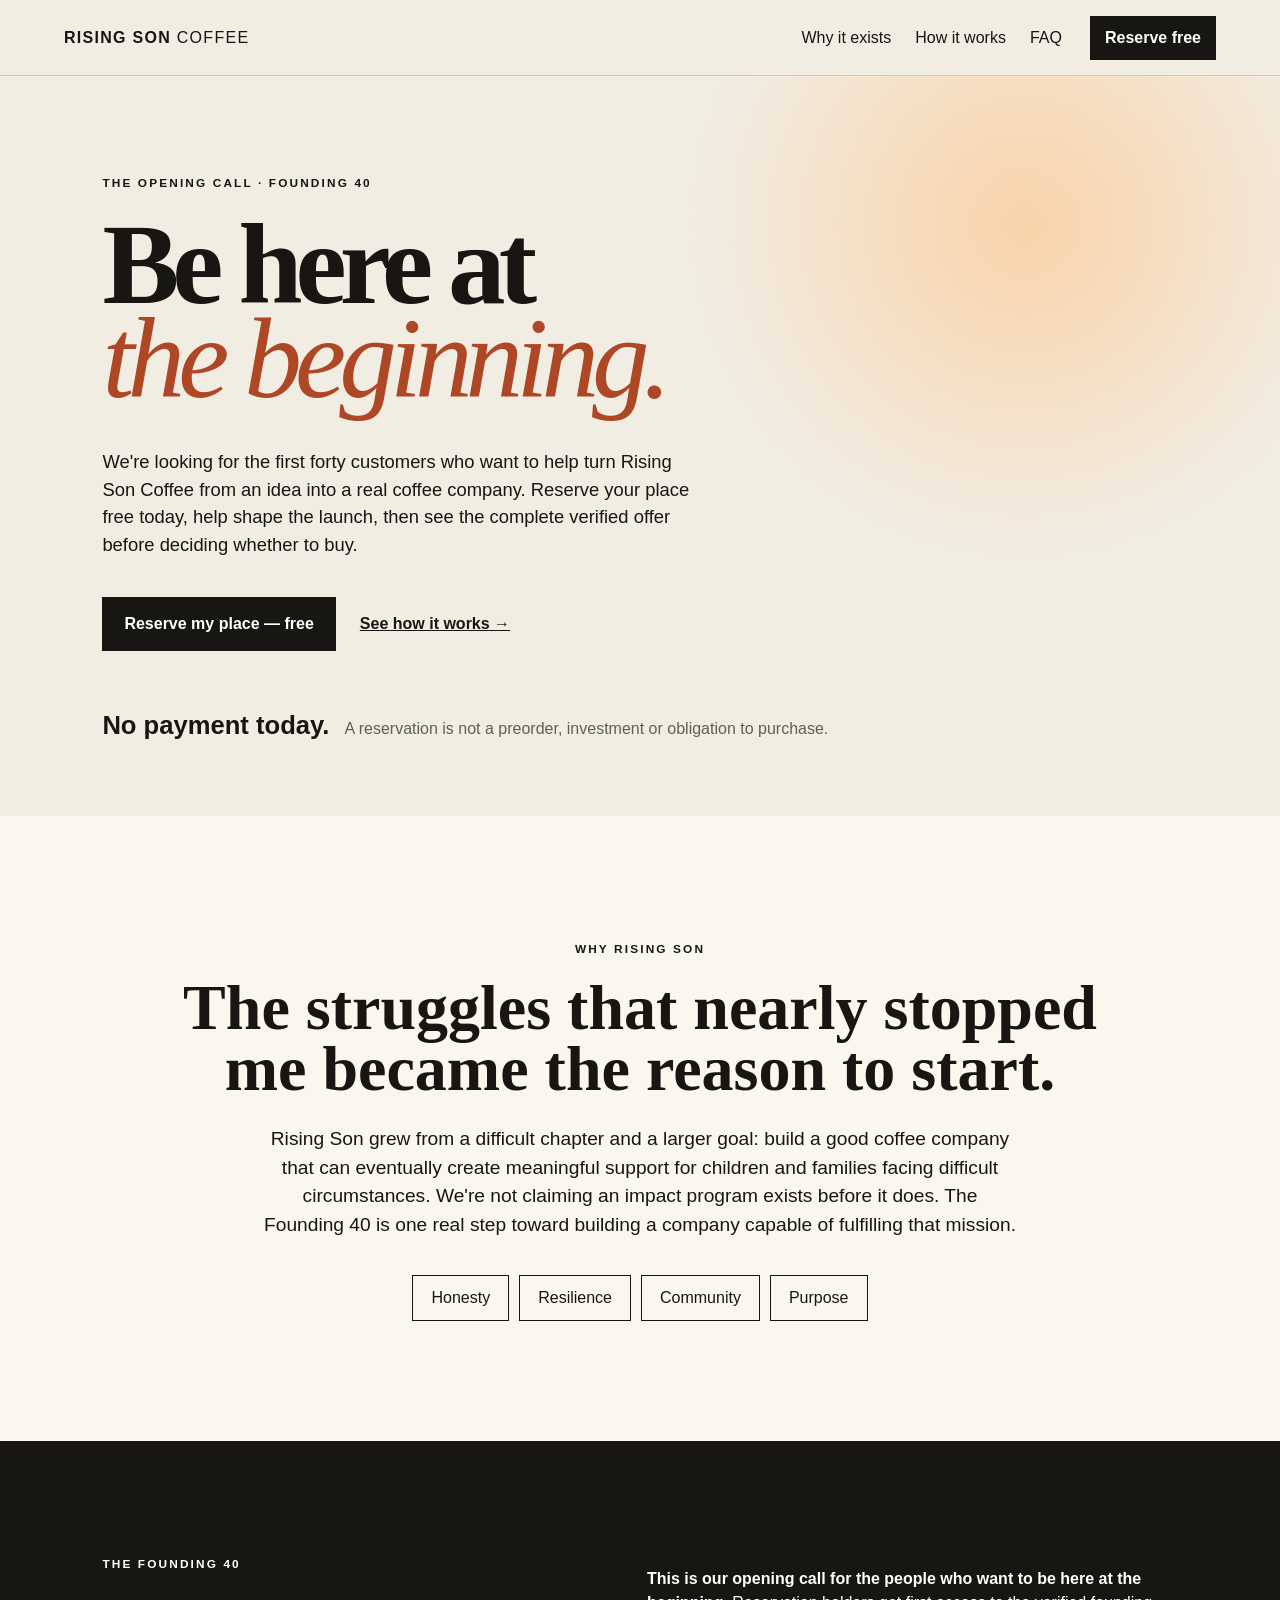
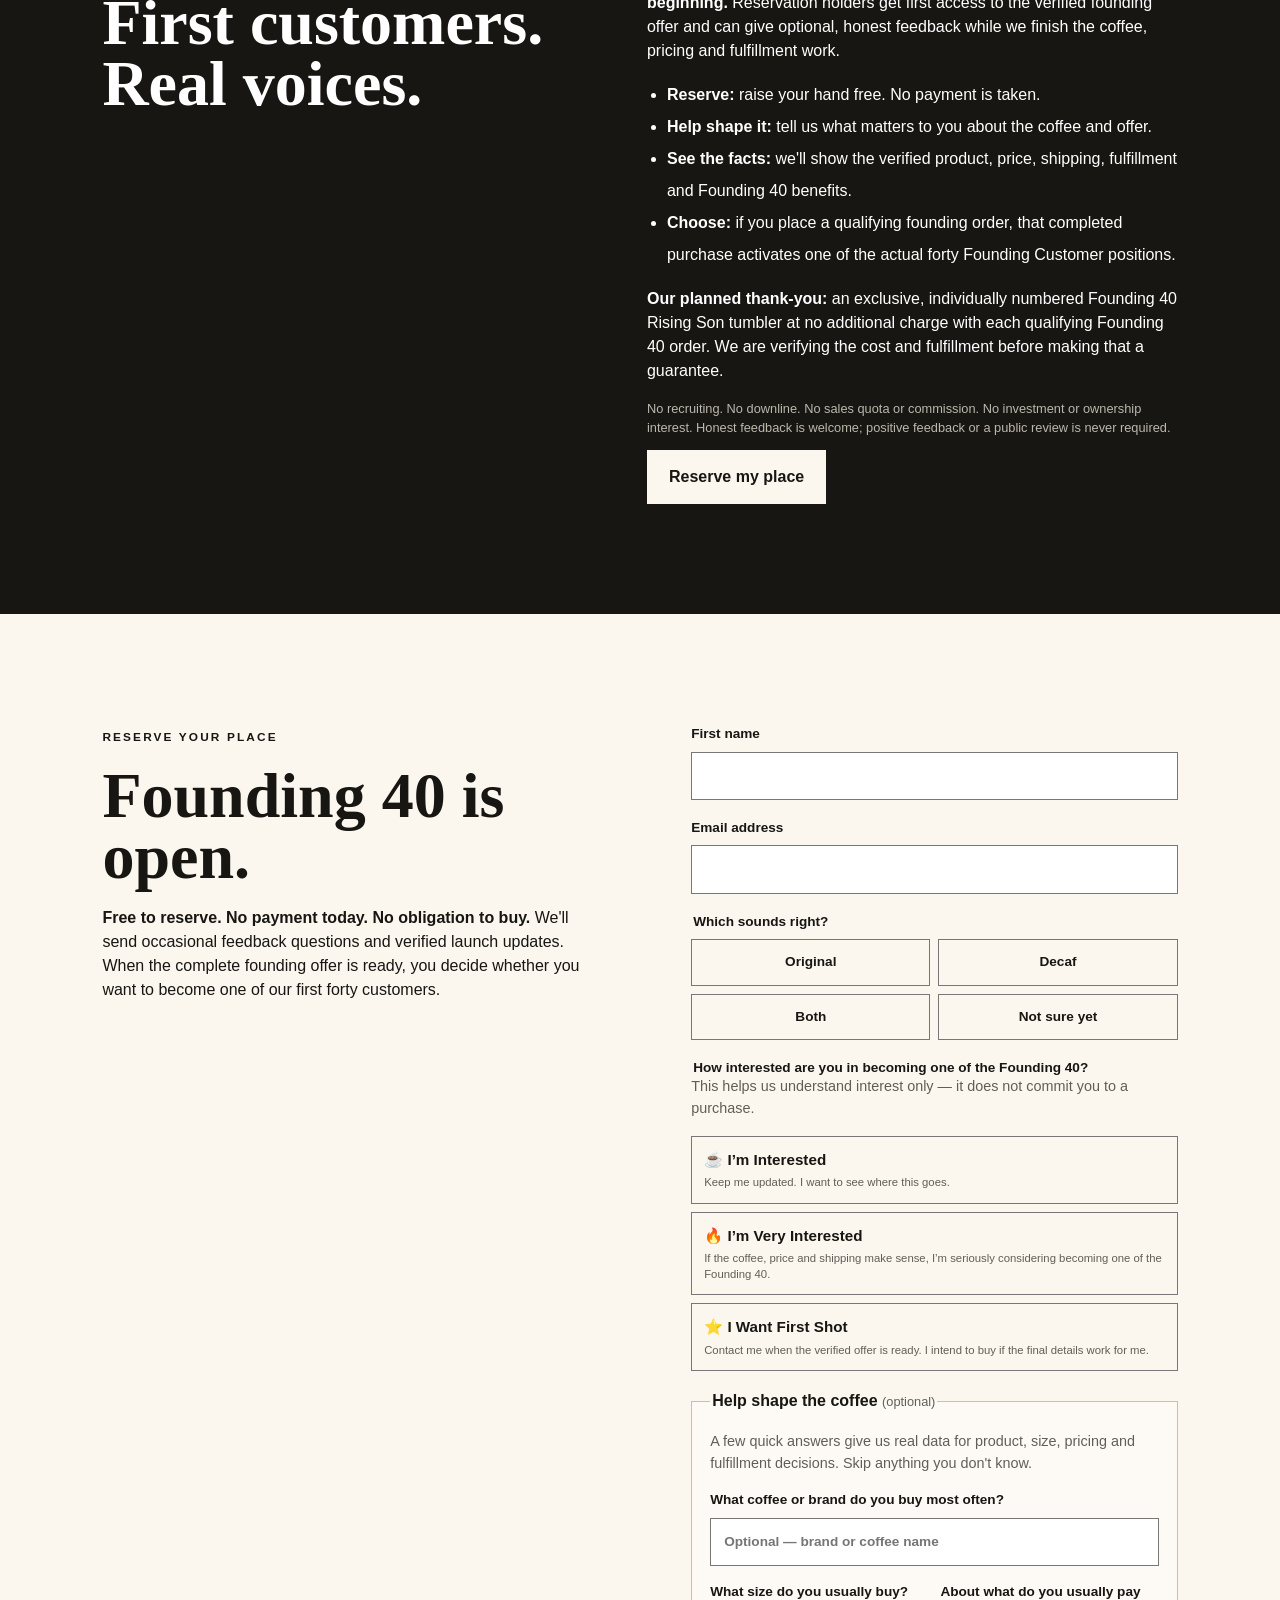
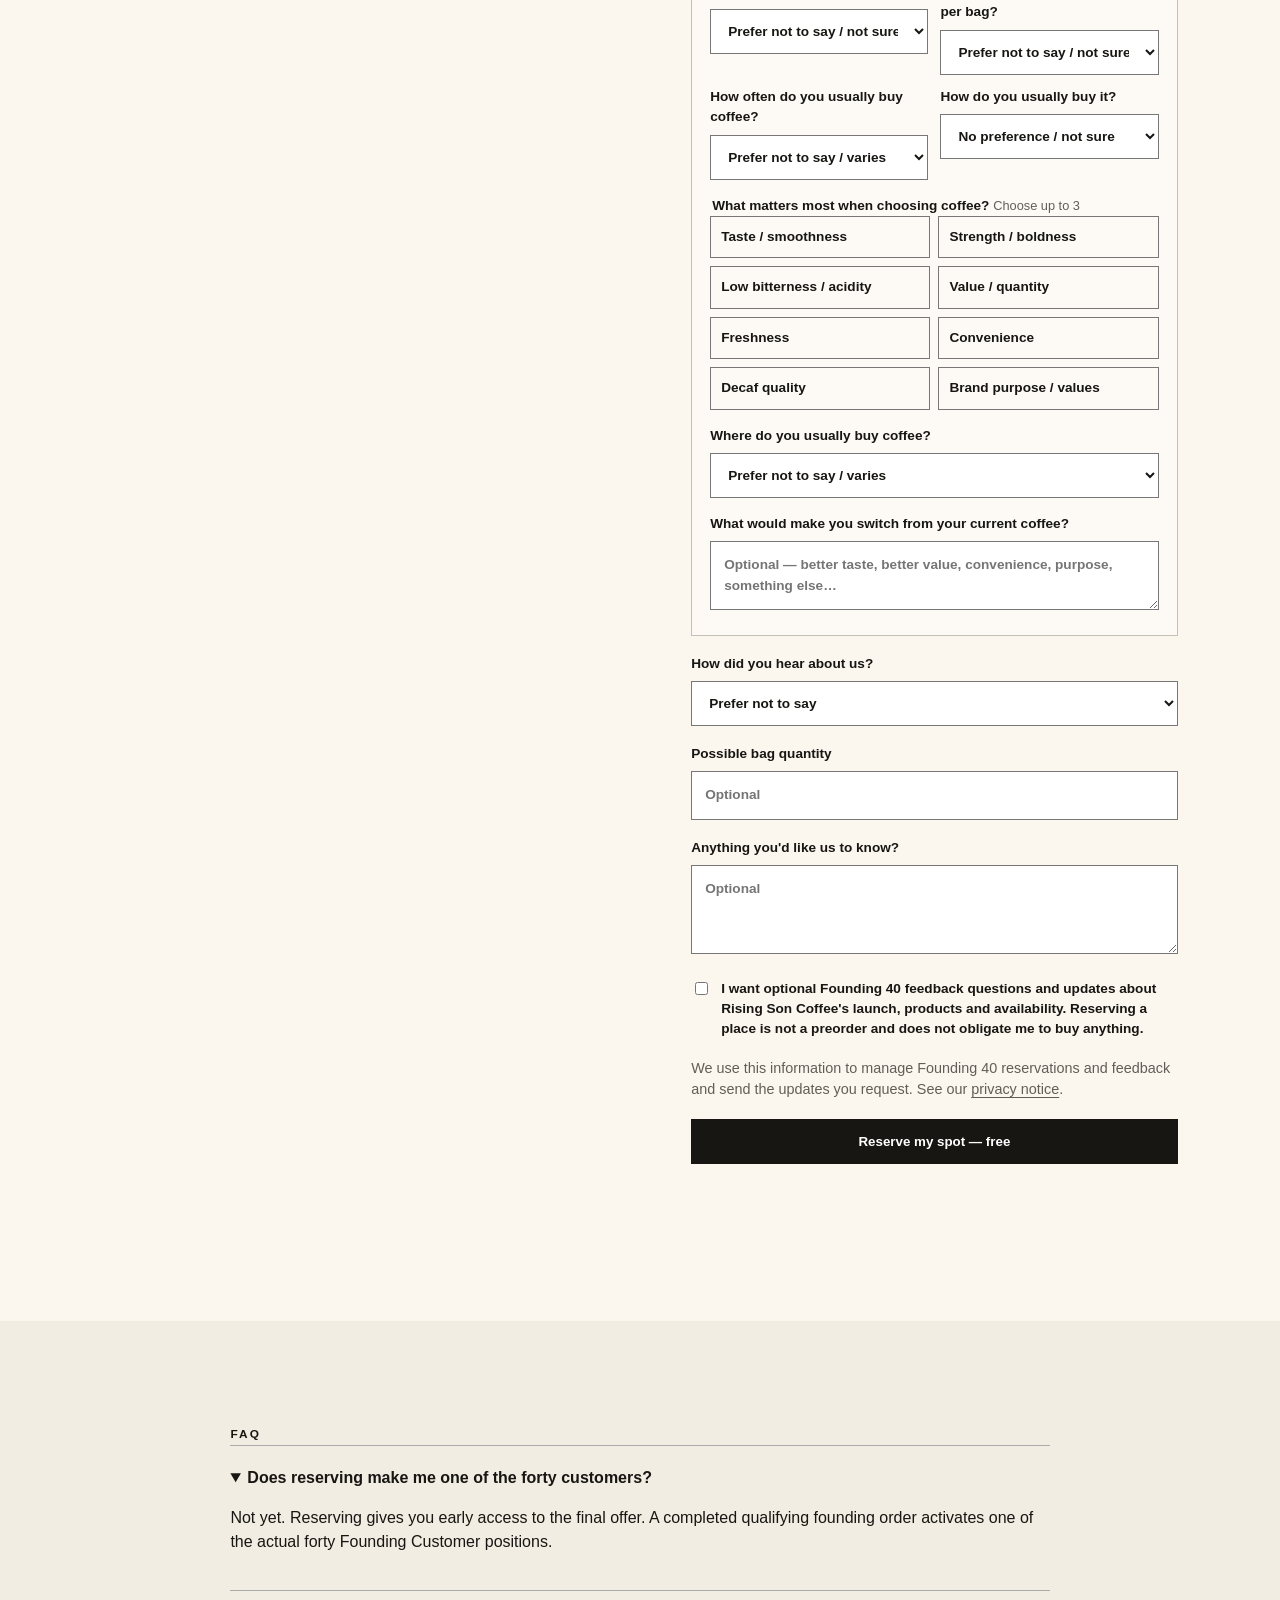
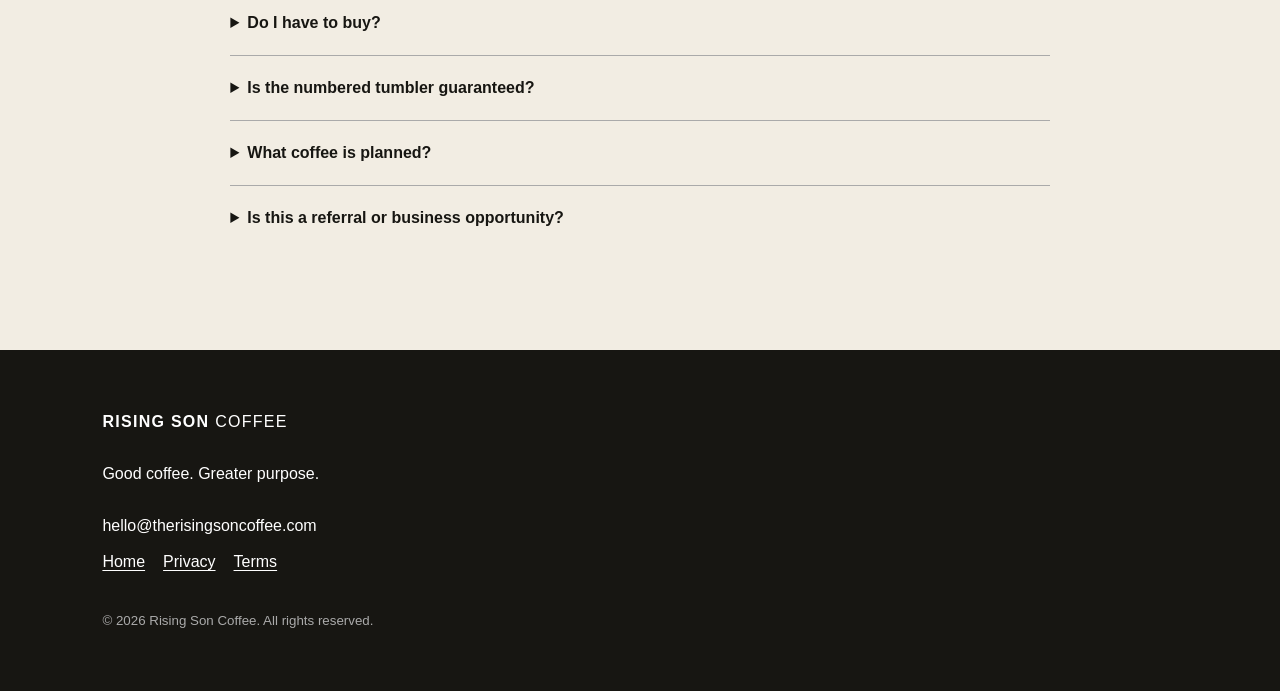
==== commit b8b5bc48: "Capture opt-in campaign attribution on Founding 40 reservations" ====
--- a/founding40/index.html
+++ b/founding40/index.html
@@ -7,6 +7,6 @@
 <section id="story" class="purpose"><span class="kicker">WHY RISING SON</span><h2>The struggles that nearly stopped me became the reason to start.</h2><p>Rising Son grew from a difficult chapter and a larger goal: build a good coffee company that can eventually create meaningful support for children and families facing difficult circumstances. We're not claiming an impact program exists before it does. The Founding 40 is one real step toward building a company capable of fulfilling that mission.</p><div class="values"><span>Honesty</span><span>Resilience</span><span>Community</span><span>Purpose</span></div></section>
 <section id="how" class="section dark"><div><span class="kicker">THE FOUNDING 40</span><h2>First customers.<br>Real voices.</h2></div><div><p><strong>This is our opening call for the people who want to be here at the beginning.</strong> Reservation holders get first access to the verified founding offer and can give optional, honest feedback while we finish the coffee, pricing and fulfillment work.</p><ul><li><strong>Reserve:</strong> raise your hand free. No payment is taken.</li><li><strong>Help shape it:</strong> tell us what matters to you about the coffee and offer.</li><li><strong>See the facts:</strong> we'll show the verified product, price, shipping, fulfillment and Founding 40 benefits.</li><li><strong>Choose:</strong> if you place a qualifying founding order, that completed purchase activates one of the actual forty Founding Customer positions.</li></ul><p><strong>Our planned thank-you:</strong> an exclusive, individually numbered Founding 40 Rising Son tumbler at no additional charge with each qualifying Founding 40 order. We are verifying the cost and fulfillment before making that a guarantee.</p><p class="fine">No recruiting. No downline. No sales quota or commission. No investment or ownership interest. Honest feedback is welcome; positive feedback or a public review is never required.</p><a class="button light" href="#reserve">Reserve my place</a></div></section>
 <section id="reserve" class="join"><div><span class="kicker">RESERVE YOUR PLACE</span><h2>Founding 40 is open.</h2><p><strong>Free to reserve. No payment today. No obligation to buy.</strong> We'll send occasional feedback questions and verified launch updates. When the complete founding offer is ready, you decide whether you want to become one of our first forty customers.</p></div>
-<form id="foundingForm" action="https://formsubmit.co/hello@therisingsoncoffee.com" method="POST" aria-describedby="formPrivacy"><input type="hidden" name="_subject" value="New Rising Son Coffee Founding 40 reservation"><input type="hidden" name="_template" value="table"><input type="hidden" name="signup_source" value="Rising Son Coffee — dedicated Founding 40 page"><input type="hidden" name="_captcha" value="false"><input type="hidden" name="_next" value="https://therisingsoncoffee.com/thanks.html"><input class="honey" type="text" name="_honey" tabindex="-1" autocomplete="off" aria-hidden="true"><label>First name<input name="name" required autocomplete="given-name"></label><label>Email address<input name="email" type="email" required autocomplete="email" inputmode="email"></label><fieldset><legend>Which sounds right?</legend><div class="choices"><label><input type="radio" name="preference" value="Original" required><span>Original</span></label><label><input type="radio" name="preference" value="Decaf"><span>Decaf</span></label><label><input type="radio" name="preference" value="Both"><span>Both</span></label><label><input type="radio" name="preference" value="Not sure yet"><span>Not sure yet</span></label></div></fieldset><fieldset class="intent"><legend>How interested are you in becoming one of the Founding 40?</legend><p class="form-note">This helps us understand interest only — it does not commit you to a purchase.</p><div class="choices intent-choices"><label><input type="radio" name="interest_level" value="Interested" required><span><strong>☕ I’m Interested</strong><small>Keep me updated. I want to see where this goes.</small></span></label><label><input type="radio" name="interest_level" value="Very Interested"><span><strong>🔥 I’m Very Interested</strong><small>If the coffee, price and shipping make sense, I’m seriously considering becoming one of the Founding 40.</small></span></label><label><input type="radio" name="interest_level" value="First Shot"><span><strong>⭐ I Want First Shot</strong><small>Contact me when the verified offer is ready. I intend to buy if the final details work for me.</small></span></label></div></fieldset><fieldset class="survey"><legend>Help shape the coffee <span class="optional">(optional)</span></legend><p class="form-note">A few quick answers give us real data for product, size, pricing and fulfillment decisions. Skip anything you don't know.</p><label>What coffee or brand do you buy most often?<input name="current_coffee_brand" autocomplete="off" placeholder="Optional — brand or coffee name"></label><div class="survey-grid"><label>What size do you usually buy?<select name="usual_bag_size"><option value="">Prefer not to say / not sure</option><option>8 oz or less</option><option>10–12 oz</option><option>13–16 oz</option><option>17–24 oz</option><option>25–32 oz</option><option>More than 32 oz</option></select></label><label>About what do you usually pay per bag?<select name="usual_price_band"><option value="">Prefer not to say / not sure</option><option>Under $8</option><option>$8–$11.99</option><option>$12–$15.99</option><option>$16–$19.99</option><option>$20–$24.99</option><option>$25 or more</option></select></label><label>How often do you usually buy coffee?<select name="purchase_frequency"><option value="">Prefer not to say / varies</option><option>More than once a week</option><option>About weekly</option><option>Every 2 weeks</option><option>About monthly</option><option>Less than monthly</option></select></label><label>How do you usually buy it?<select name="coffee_form"><option value="">No preference / not sure</option><option>Whole bean</option><option>Ground</option><option>Both</option><option>Pods / capsules</option><option>Ready-to-drink or other</option></select></label></div><fieldset class="subfield"><legend>What matters most when choosing coffee? <span class="optional">Choose up to 3</span></legend><div class="checkgrid"><label><input type="checkbox" name="decision_factors[]" value="Taste / smoothness"><span>Taste / smoothness</span></label><label><input type="checkbox" name="decision_factors[]" value="Strength / boldness"><span>Strength / boldness</span></label><label><input type="checkbox" name="decision_factors[]" value="Low bitterness / acidity"><span>Low bitterness / acidity</span></label><label><input type="checkbox" name="decision_factors[]" value="Value / quantity"><span>Value / quantity</span></label><label><input type="checkbox" name="decision_factors[]" value="Freshness"><span>Freshness</span></label><label><input type="checkbox" name="decision_factors[]" value="Convenience"><span>Convenience</span></label><label><input type="checkbox" name="decision_factors[]" value="Decaf quality"><span>Decaf quality</span></label><label><input type="checkbox" name="decision_factors[]" value="Brand purpose / values"><span>Brand purpose / values</span></label></div></fieldset><label>Where do you usually buy coffee?<select name="usual_purchase_channel"><option value="">Prefer not to say / varies</option><option>Grocery store</option><option>Warehouse / club store</option><option>Local coffee shop / roaster</option><option>Brand website</option><option>Online marketplace</option><option>Subscription</option><option>Other</option></select></label><label>What would make you switch from your current coffee?<textarea name="switch_trigger" rows="2" placeholder="Optional — better taste, better value, convenience, purpose, something else…"></textarea></label></fieldset><label>How did you hear about us?<select name="referral_source"><option value="Not specified">Prefer not to say</option><option>Friend or family</option><option>Facebook</option><option>Instagram</option><option>Other social media</option><option>Search</option><option>In person</option><option>Other</option></select></label><label>Possible bag quantity<input name="quantity" type="number" min="1" max="20" inputmode="numeric" placeholder="Optional"></label><label>Anything you'd like us to know?<textarea name="note" rows="3" placeholder="Optional"></textarea></label><label class="consent"><input type="checkbox" name="launch_updates_consent" value="Yes" required> I want optional Founding 40 feedback questions and updates about Rising Son Coffee's launch, products and availability. Reserving a place is not a preorder and does not obligate me to buy anything.</label><p id="formPrivacy" class="form-note">We use this information to manage Founding 40 reservations and feedback and send the updates you request. See our <a href="/privacy.html">privacy notice</a>.</p><button class="button" type="submit">Reserve free — no purchase required</button><p id="formStatus" class="status" role="status" aria-live="polite"></p></form></section>
+<form id="foundingForm" action="https://formsubmit.co/hello@therisingsoncoffee.com" method="POST" aria-describedby="formPrivacy"><input type="hidden" name="_subject" value="New Rising Son Coffee Founding 40 reservation"><input type="hidden" name="_template" value="table"><input type="hidden" name="signup_source" value="Rising Son Coffee — dedicated Founding 40 page"><input type="hidden" name="utm_source"><input type="hidden" name="utm_medium"><input type="hidden" name="utm_campaign"><input type="hidden" name="utm_content"><input type="hidden" name="utm_term"><input type="hidden" name="referrer_domain"><input type="hidden" name="_captcha" value="false"><input type="hidden" name="_next" value="https://therisingsoncoffee.com/thanks.html"><input class="honey" type="text" name="_honey" tabindex="-1" autocomplete="off" aria-hidden="true"><label>First name<input name="name" required autocomplete="given-name"></label><label>Email address<input name="email" type="email" required autocomplete="email" inputmode="email"></label><fieldset><legend>Which sounds right?</legend><div class="choices"><label><input type="radio" name="preference" value="Original" required><span>Original</span></label><label><input type="radio" name="preference" value="Decaf"><span>Decaf</span></label><label><input type="radio" name="preference" value="Both"><span>Both</span></label><label><input type="radio" name="preference" value="Not sure yet"><span>Not sure yet</span></label></div></fieldset><fieldset class="intent"><legend>How interested are you in becoming one of the Founding 40?</legend><p class="form-note">This helps us understand interest only — it does not commit you to a purchase.</p><div class="choices intent-choices"><label><input type="radio" name="interest_level" value="Interested" required><span><strong>☕ I’m Interested</strong><small>Keep me updated. I want to see where this goes.</small></span></label><label><input type="radio" name="interest_level" value="Very Interested"><span><strong>🔥 I’m Very Interested</strong><small>If the coffee, price and shipping make sense, I’m seriously considering becoming one of the Founding 40.</small></span></label><label><input type="radio" name="interest_level" value="First Shot"><span><strong>⭐ I Want First Shot</strong><small>Contact me when the verified offer is ready. I intend to buy if the final details work for me.</small></span></label></div></fieldset><fieldset class="survey"><legend>Help shape the coffee <span class="optional">(optional)</span></legend><p class="form-note">A few quick answers give us real data for product, size, pricing and fulfillment decisions. Skip anything you don't know.</p><label>What coffee or brand do you buy most often?<input name="current_coffee_brand" autocomplete="off" placeholder="Optional — brand or coffee name"></label><div class="survey-grid"><label>What size do you usually buy?<select name="usual_bag_size"><option value="">Prefer not to say / not sure</option><option>8 oz or less</option><option>10–12 oz</option><option>13–16 oz</option><option>17–24 oz</option><option>25–32 oz</option><option>More than 32 oz</option></select></label><label>About what do you usually pay per bag?<select name="usual_price_band"><option value="">Prefer not to say / not sure</option><option>Under $8</option><option>$8–$11.99</option><option>$12–$15.99</option><option>$16–$19.99</option><option>$20–$24.99</option><option>$25 or more</option></select></label><label>How often do you usually buy coffee?<select name="purchase_frequency"><option value="">Prefer not to say / varies</option><option>More than once a week</option><option>About weekly</option><option>Every 2 weeks</option><option>About monthly</option><option>Less than monthly</option></select></label><label>How do you usually buy it?<select name="coffee_form"><option value="">No preference / not sure</option><option>Whole bean</option><option>Ground</option><option>Both</option><option>Pods / capsules</option><option>Ready-to-drink or other</option></select></label></div><fieldset class="subfield"><legend>What matters most when choosing coffee? <span class="optional">Choose up to 3</span></legend><div class="checkgrid"><label><input type="checkbox" name="decision_factors[]" value="Taste / smoothness"><span>Taste / smoothness</span></label><label><input type="checkbox" name="decision_factors[]" value="Strength / boldness"><span>Strength / boldness</span></label><label><input type="checkbox" name="decision_factors[]" value="Low bitterness / acidity"><span>Low bitterness / acidity</span></label><label><input type="checkbox" name="decision_factors[]" value="Value / quantity"><span>Value / quantity</span></label><label><input type="checkbox" name="decision_factors[]" value="Freshness"><span>Freshness</span></label><label><input type="checkbox" name="decision_factors[]" value="Convenience"><span>Convenience</span></label><label><input type="checkbox" name="decision_factors[]" value="Decaf quality"><span>Decaf quality</span></label><label><input type="checkbox" name="decision_factors[]" value="Brand purpose / values"><span>Brand purpose / values</span></label></div></fieldset><label>Where do you usually buy coffee?<select name="usual_purchase_channel"><option value="">Prefer not to say / varies</option><option>Grocery store</option><option>Warehouse / club store</option><option>Local coffee shop / roaster</option><option>Brand website</option><option>Online marketplace</option><option>Subscription</option><option>Other</option></select></label><label>What would make you switch from your current coffee?<textarea name="switch_trigger" rows="2" placeholder="Optional — better taste, better value, convenience, purpose, something else…"></textarea></label></fieldset><label>How did you hear about us?<select name="referral_source"><option value="Not specified">Prefer not to say</option><option>Friend or family</option><option>Facebook</option><option>Instagram</option><option>Other social media</option><option>Search</option><option>In person</option><option>Other</option></select></label><label>Possible bag quantity<input name="quantity" type="number" min="1" max="20" inputmode="numeric" placeholder="Optional"></label><label>Anything you'd like us to know?<textarea name="note" rows="3" placeholder="Optional"></textarea></label><label class="consent"><input type="checkbox" name="launch_updates_consent" value="Yes" required> I want optional Founding 40 feedback questions and updates about Rising Son Coffee's launch, products and availability. Reserving a place is not a preorder and does not obligate me to buy anything.</label><p id="formPrivacy" class="form-note">We use this information to manage Founding 40 reservations and feedback and send the updates you request. See our <a href="/privacy.html">privacy notice</a>.</p><button class="button" type="submit">Reserve free — no purchase required</button><p id="formStatus" class="status" role="status" aria-live="polite"></p></form></section>
 <section id="faq" class="faq"><span class="kicker">FAQ</span><details open><summary>Does reserving make me one of the forty customers?</summary><p>Not yet. Reserving gives you early access to the final offer. A completed qualifying founding order activates one of the actual forty Founding Customer positions.</p></details><details><summary>Do I have to buy?</summary><p>No. You will see the verified coffee, price, shipping, fulfillment and confirmed Founding 40 benefits before deciding.</p></details><details><summary>Is the numbered tumbler guaranteed?</summary><p>Not yet. It is our current plan. We will confirm it only after its complete cost and fulfillment are verified.</p></details><details><summary>What coffee is planned?</summary><p>Original and Decaf are planned for the first release. Whole-bean and ground options are being evaluated with suppliers. Final details will be shared after verification.</p></details><details><summary>Is this a referral or business opportunity?</summary><p>No. There is no recruiting, downline, sales requirement, commission, investment or ownership component.</p></details></section></main>
 <footer><div class="brand">RISING SON <span>COFFEE</span></div><p>Good coffee. Greater purpose.</p><a href="mailto:hello@therisingsoncoffee.com">hello@therisingsoncoffee.com</a><div class="footerlinks"><a href="/">Home</a><a href="/privacy.html">Privacy</a><a href="/terms.html">Terms</a></div><small>© 2026 Rising Son Coffee. All rights reserved.</small></footer><script src="/script.js"></script></body></html>
--- a/styles.css
+++ b/styles.css
@@ -3,3 +3,4 @@
 .intent{display:grid;gap:9px}.intent .form-note{margin-top:-2px}.intent-choices{grid-template-columns:1fr}.intent-choices span{text-align:left;display:grid;gap:4px}.intent-choices strong{font-size:.95rem}.intent-choices small{font-weight:400;line-height:1.35;color:var(--muted)}.intent-choices input:checked+span small{color:#eee}
 
 .survey{display:grid;gap:16px;padding:18px;border:1px solid #c7c0b5;background:rgba(255,255,255,.35)}.survey>legend{font-size:1rem}.optional{font-weight:400;color:var(--muted);font-size:.8rem}.survey-grid{display:grid;grid-template-columns:1fr 1fr;gap:12px}.subfield{display:grid;gap:8px}.checkgrid{display:grid;grid-template-columns:1fr 1fr;gap:8px}.checkgrid label{position:relative}.checkgrid input{position:absolute;width:1px;height:1px;padding:0;margin:-1px;overflow:hidden;clip:rect(0,0,0,0);white-space:nowrap;border:0}.checkgrid span{display:block;border:1px solid #777;padding:10px;font-weight:600;cursor:pointer}.checkgrid input:checked+span{background:var(--ink);color:white}.checkgrid input:focus-visible+span{outline:3px solid var(--accent);outline-offset:3px}@media(max-width:760px){.survey-grid,.checkgrid{grid-template-columns:1fr}}
+.reserve-submit{font-size:1rem;padding:18px 22px;background:var(--accent)}.submit-note{text-align:center;font-weight:700}
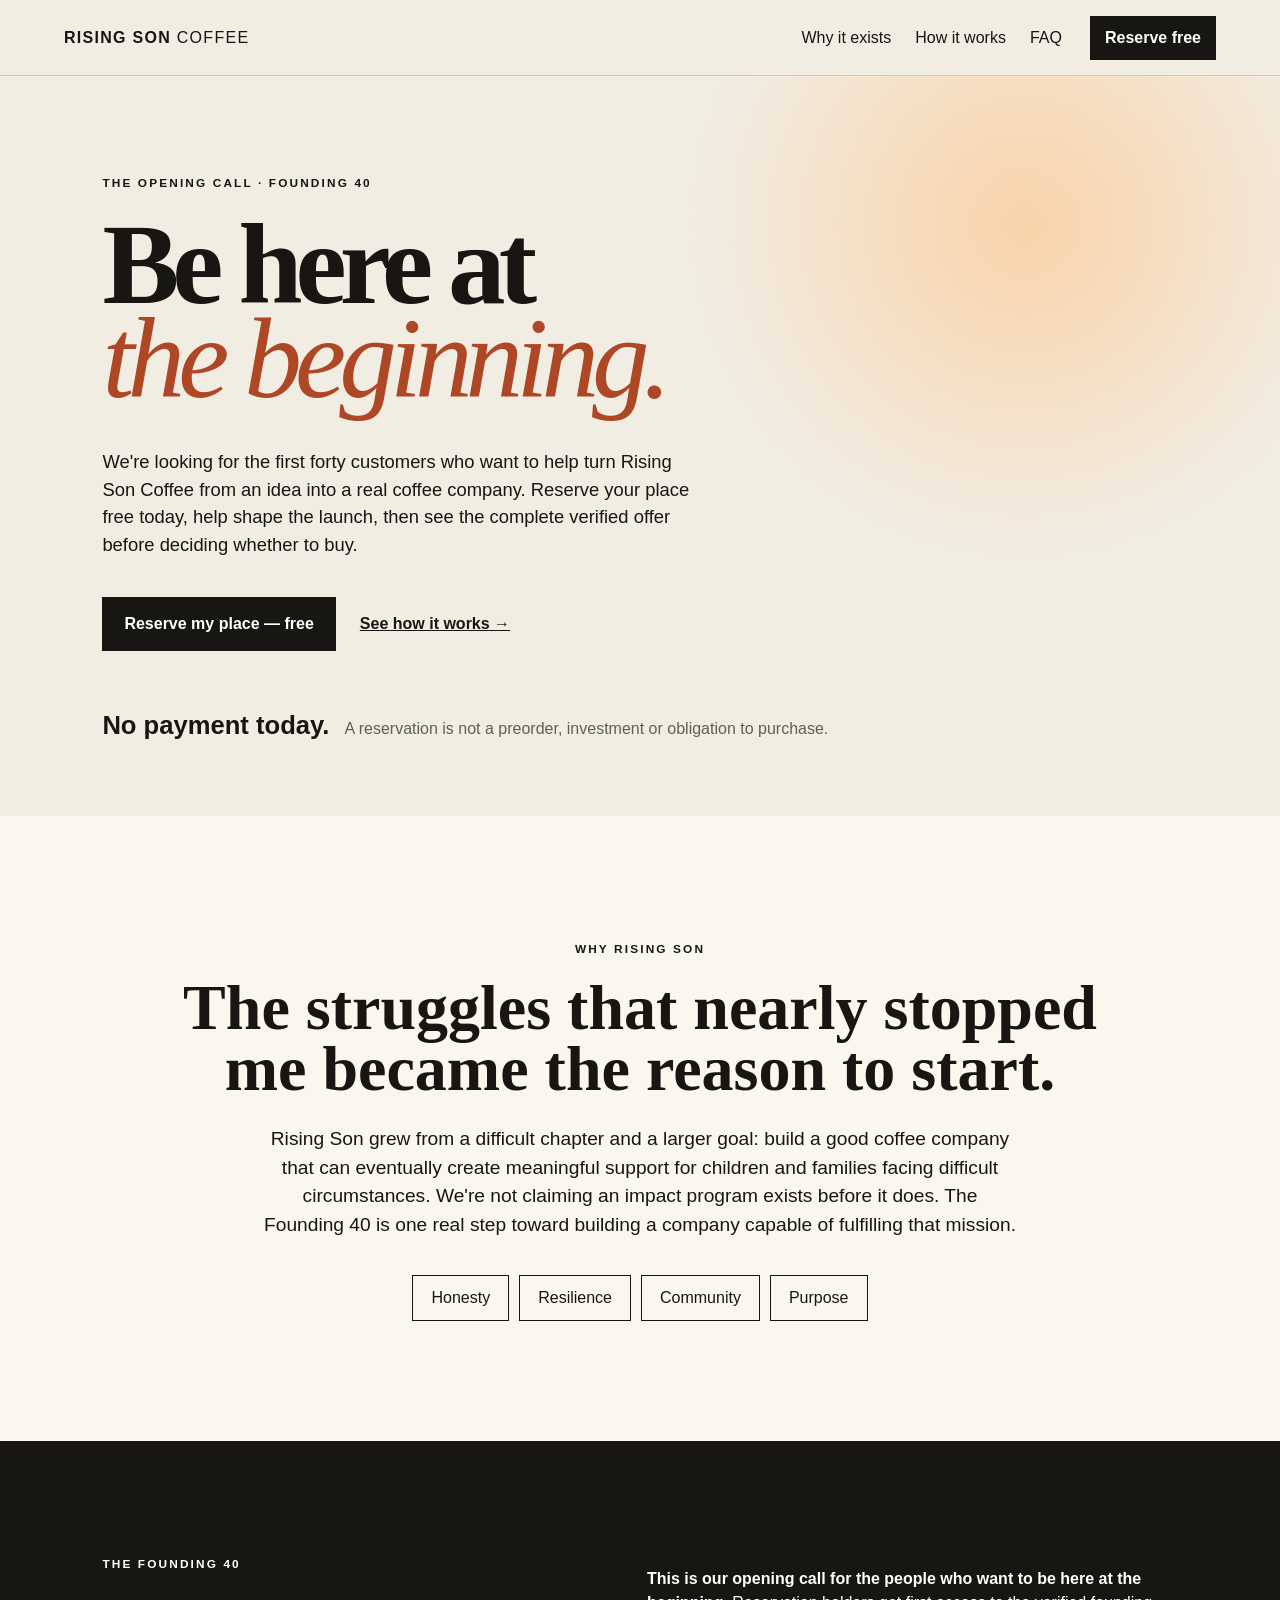
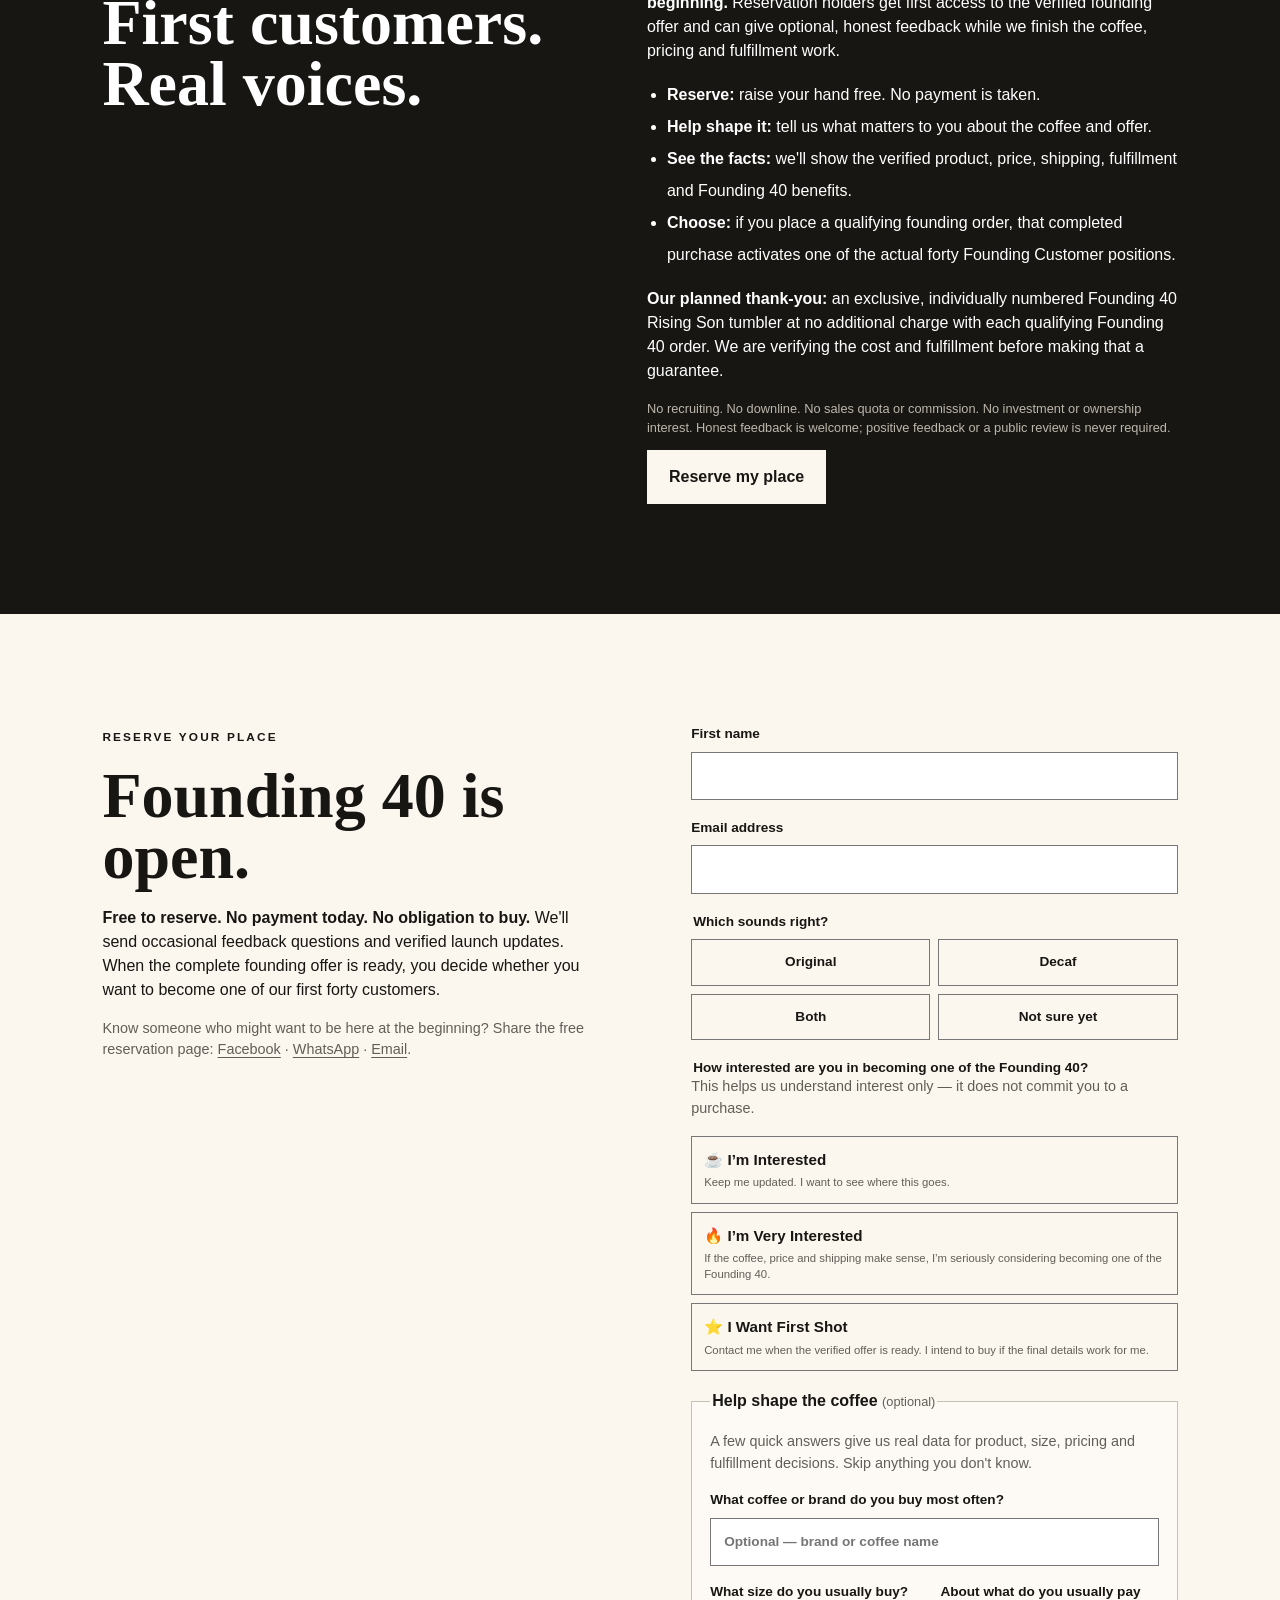
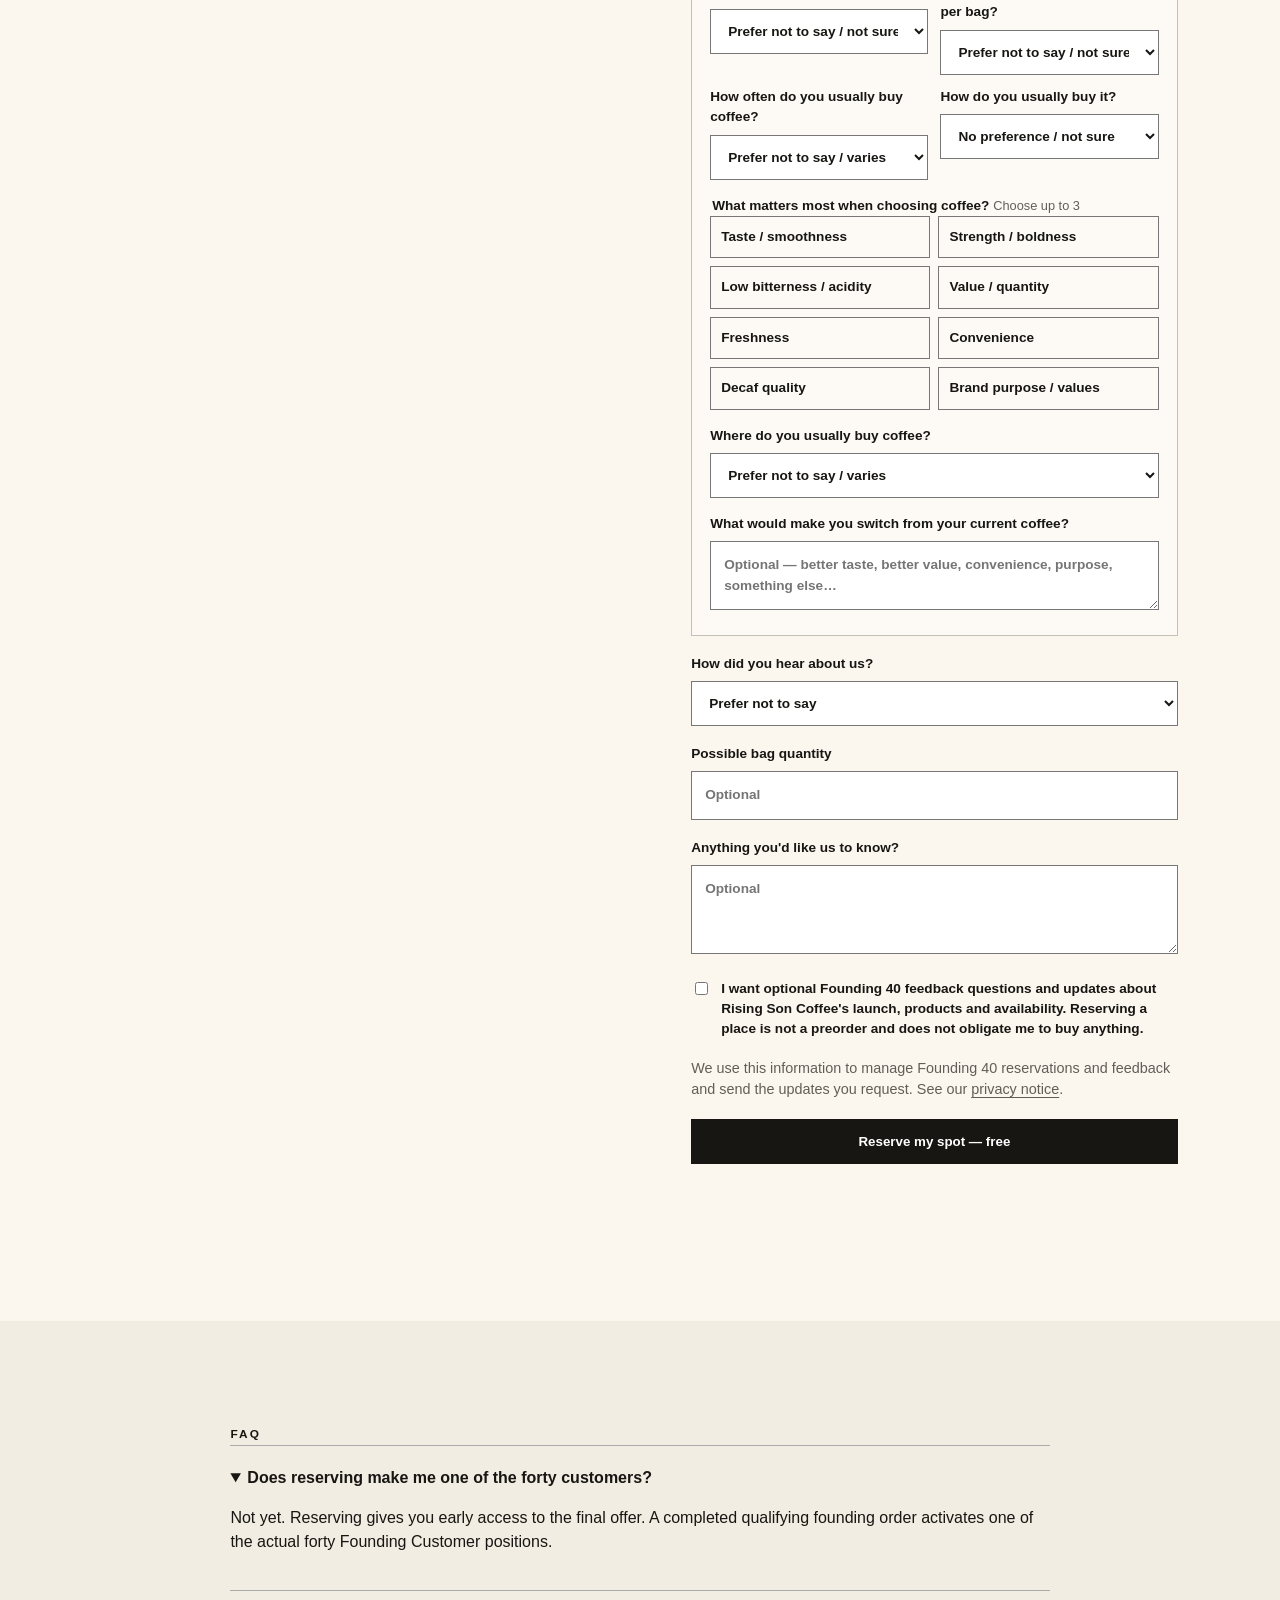
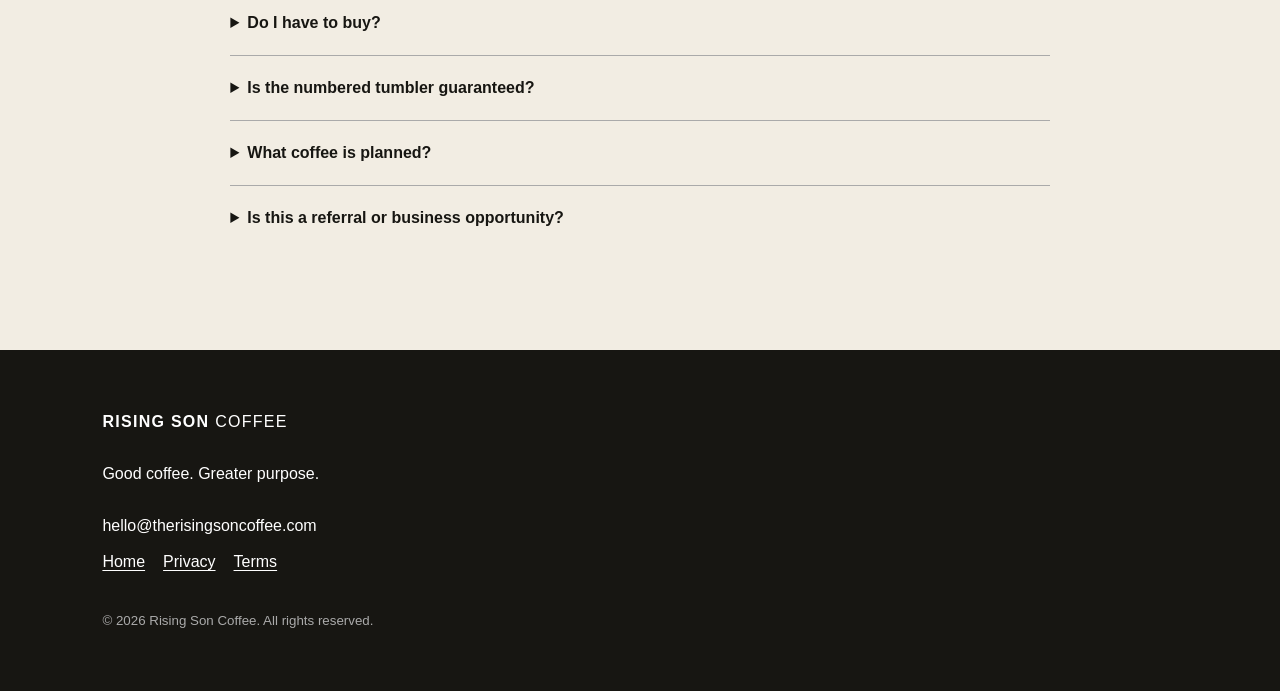
==== commit 1ef7726a: "Add share links to Founding 40 reservation page" ====
--- a/founding40/index.html
+++ b/founding40/index.html
@@ -6,7 +6,7 @@
 <main id="top"><section class="hero"><div class="eyebrow">THE OPENING CALL · FOUNDING 40</div><h1>Be here at<br><em>the beginning.</em></h1><p>We're looking for the first forty customers who want to help turn Rising Son Coffee from an idea into a real coffee company. Reserve your place free today, help shape the launch, then see the complete verified offer before deciding whether to buy.</p><div class="actions"><a class="button" href="#reserve">Reserve my place — free</a><a class="textlink" href="#how">See how it works →</a></div><div class="counter"><strong>No payment today.</strong><span>A reservation is not a preorder, investment or obligation to purchase.</span></div></section>
 <section id="story" class="purpose"><span class="kicker">WHY RISING SON</span><h2>The struggles that nearly stopped me became the reason to start.</h2><p>Rising Son grew from a difficult chapter and a larger goal: build a good coffee company that can eventually create meaningful support for children and families facing difficult circumstances. We're not claiming an impact program exists before it does. The Founding 40 is one real step toward building a company capable of fulfilling that mission.</p><div class="values"><span>Honesty</span><span>Resilience</span><span>Community</span><span>Purpose</span></div></section>
 <section id="how" class="section dark"><div><span class="kicker">THE FOUNDING 40</span><h2>First customers.<br>Real voices.</h2></div><div><p><strong>This is our opening call for the people who want to be here at the beginning.</strong> Reservation holders get first access to the verified founding offer and can give optional, honest feedback while we finish the coffee, pricing and fulfillment work.</p><ul><li><strong>Reserve:</strong> raise your hand free. No payment is taken.</li><li><strong>Help shape it:</strong> tell us what matters to you about the coffee and offer.</li><li><strong>See the facts:</strong> we'll show the verified product, price, shipping, fulfillment and Founding 40 benefits.</li><li><strong>Choose:</strong> if you place a qualifying founding order, that completed purchase activates one of the actual forty Founding Customer positions.</li></ul><p><strong>Our planned thank-you:</strong> an exclusive, individually numbered Founding 40 Rising Son tumbler at no additional charge with each qualifying Founding 40 order. We are verifying the cost and fulfillment before making that a guarantee.</p><p class="fine">No recruiting. No downline. No sales quota or commission. No investment or ownership interest. Honest feedback is welcome; positive feedback or a public review is never required.</p><a class="button light" href="#reserve">Reserve my place</a></div></section>
-<section id="reserve" class="join"><div><span class="kicker">RESERVE YOUR PLACE</span><h2>Founding 40 is open.</h2><p><strong>Free to reserve. No payment today. No obligation to buy.</strong> We'll send occasional feedback questions and verified launch updates. When the complete founding offer is ready, you decide whether you want to become one of our first forty customers.</p></div>
+<section id="reserve" class="join"><div><span class="kicker">RESERVE YOUR PLACE</span><h2>Founding 40 is open.</h2><p><strong>Free to reserve. No payment today. No obligation to buy.</strong> We'll send occasional feedback questions and verified launch updates. When the complete founding offer is ready, you decide whether you want to become one of our first forty customers.</p><p class="form-note">Know someone who might want to be here at the beginning? Share the free reservation page: <a href="https://www.facebook.com/sharer/sharer.php?u=https%3A%2F%2Ftherisingsoncoffee.com%2Ffounding40%2F%3Futm_source%3Dfacebook%26utm_medium%3Dorganic_social%26utm_campaign%3Dfounding40_share" target="_blank" rel="noopener noreferrer">Facebook</a> · <a href="https://wa.me/?text=Rising%20Son%20Coffee%20is%20inviting%20people%20to%20reserve%20a%20free%20Founding%2040%20place.%20No%20payment%20or%20obligation%20to%20buy%3A%20https%3A%2F%2Ftherisingsoncoffee.com%2Ffounding40%2F%3Futm_source%3Dwhatsapp%26utm_medium%3Dshare%26utm_campaign%3Dfounding40_share" target="_blank" rel="noopener noreferrer">WhatsApp</a> · <a href="mailto:?subject=Rising%20Son%20Coffee%20Founding%2040&amp;body=Rising%20Son%20Coffee%20is%20inviting%20people%20to%20reserve%20a%20free%20Founding%2040%20place.%20No%20payment%20or%20obligation%20to%20buy.%20See%20the%20verified%20offer%20before%20deciding%3A%20https%3A%2F%2Ftherisingsoncoffee.com%2Ffounding40%2F%3Futm_source%3Demail%26utm_medium%3Dshare%26utm_campaign%3Dfounding40_share">Email</a>.</p></div>
 <form id="foundingForm" action="https://formsubmit.co/hello@therisingsoncoffee.com" method="POST" aria-describedby="formPrivacy"><input type="hidden" name="_subject" value="New Rising Son Coffee Founding 40 reservation"><input type="hidden" name="_template" value="table"><input type="hidden" name="signup_source" value="Rising Son Coffee — dedicated Founding 40 page"><input type="hidden" name="utm_source"><input type="hidden" name="utm_medium"><input type="hidden" name="utm_campaign"><input type="hidden" name="utm_content"><input type="hidden" name="utm_term"><input type="hidden" name="referrer_domain"><input type="hidden" name="_captcha" value="false"><input type="hidden" name="_next" value="https://therisingsoncoffee.com/thanks.html"><input class="honey" type="text" name="_honey" tabindex="-1" autocomplete="off" aria-hidden="true"><label>First name<input name="name" required autocomplete="given-name"></label><label>Email address<input name="email" type="email" required autocomplete="email" inputmode="email"></label><fieldset><legend>Which sounds right?</legend><div class="choices"><label><input type="radio" name="preference" value="Original" required><span>Original</span></label><label><input type="radio" name="preference" value="Decaf"><span>Decaf</span></label><label><input type="radio" name="preference" value="Both"><span>Both</span></label><label><input type="radio" name="preference" value="Not sure yet"><span>Not sure yet</span></label></div></fieldset><fieldset class="intent"><legend>How interested are you in becoming one of the Founding 40?</legend><p class="form-note">This helps us understand interest only — it does not commit you to a purchase.</p><div class="choices intent-choices"><label><input type="radio" name="interest_level" value="Interested" required><span><strong>☕ I’m Interested</strong><small>Keep me updated. I want to see where this goes.</small></span></label><label><input type="radio" name="interest_level" value="Very Interested"><span><strong>🔥 I’m Very Interested</strong><small>If the coffee, price and shipping make sense, I’m seriously considering becoming one of the Founding 40.</small></span></label><label><input type="radio" name="interest_level" value="First Shot"><span><strong>⭐ I Want First Shot</strong><small>Contact me when the verified offer is ready. I intend to buy if the final details work for me.</small></span></label></div></fieldset><fieldset class="survey"><legend>Help shape the coffee <span class="optional">(optional)</span></legend><p class="form-note">A few quick answers give us real data for product, size, pricing and fulfillment decisions. Skip anything you don't know.</p><label>What coffee or brand do you buy most often?<input name="current_coffee_brand" autocomplete="off" placeholder="Optional — brand or coffee name"></label><div class="survey-grid"><label>What size do you usually buy?<select name="usual_bag_size"><option value="">Prefer not to say / not sure</option><option>8 oz or less</option><option>10–12 oz</option><option>13–16 oz</option><option>17–24 oz</option><option>25–32 oz</option><option>More than 32 oz</option></select></label><label>About what do you usually pay per bag?<select name="usual_price_band"><option value="">Prefer not to say / not sure</option><option>Under $8</option><option>$8–$11.99</option><option>$12–$15.99</option><option>$16–$19.99</option><option>$20–$24.99</option><option>$25 or more</option></select></label><label>How often do you usually buy coffee?<select name="purchase_frequency"><option value="">Prefer not to say / varies</option><option>More than once a week</option><option>About weekly</option><option>Every 2 weeks</option><option>About monthly</option><option>Less than monthly</option></select></label><label>How do you usually buy it?<select name="coffee_form"><option value="">No preference / not sure</option><option>Whole bean</option><option>Ground</option><option>Both</option><option>Pods / capsules</option><option>Ready-to-drink or other</option></select></label></div><fieldset class="subfield"><legend>What matters most when choosing coffee? <span class="optional">Choose up to 3</span></legend><div class="checkgrid"><label><input type="checkbox" name="decision_factors[]" value="Taste / smoothness"><span>Taste / smoothness</span></label><label><input type="checkbox" name="decision_factors[]" value="Strength / boldness"><span>Strength / boldness</span></label><label><input type="checkbox" name="decision_factors[]" value="Low bitterness / acidity"><span>Low bitterness / acidity</span></label><label><input type="checkbox" name="decision_factors[]" value="Value / quantity"><span>Value / quantity</span></label><label><input type="checkbox" name="decision_factors[]" value="Freshness"><span>Freshness</span></label><label><input type="checkbox" name="decision_factors[]" value="Convenience"><span>Convenience</span></label><label><input type="checkbox" name="decision_factors[]" value="Decaf quality"><span>Decaf quality</span></label><label><input type="checkbox" name="decision_factors[]" value="Brand purpose / values"><span>Brand purpose / values</span></label></div></fieldset><label>Where do you usually buy coffee?<select name="usual_purchase_channel"><option value="">Prefer not to say / varies</option><option>Grocery store</option><option>Warehouse / club store</option><option>Local coffee shop / roaster</option><option>Brand website</option><option>Online marketplace</option><option>Subscription</option><option>Other</option></select></label><label>What would make you switch from your current coffee?<textarea name="switch_trigger" rows="2" placeholder="Optional — better taste, better value, convenience, purpose, something else…"></textarea></label></fieldset><label>How did you hear about us?<select name="referral_source"><option value="Not specified">Prefer not to say</option><option>Friend or family</option><option>Facebook</option><option>Instagram</option><option>Other social media</option><option>Search</option><option>In person</option><option>Other</option></select></label><label>Possible bag quantity<input name="quantity" type="number" min="1" max="20" inputmode="numeric" placeholder="Optional"></label><label>Anything you'd like us to know?<textarea name="note" rows="3" placeholder="Optional"></textarea></label><label class="consent"><input type="checkbox" name="launch_updates_consent" value="Yes" required> I want optional Founding 40 feedback questions and updates about Rising Son Coffee's launch, products and availability. Reserving a place is not a preorder and does not obligate me to buy anything.</label><p id="formPrivacy" class="form-note">We use this information to manage Founding 40 reservations and feedback and send the updates you request. See our <a href="/privacy.html">privacy notice</a>.</p><button class="button" type="submit">Reserve free — no purchase required</button><p id="formStatus" class="status" role="status" aria-live="polite"></p></form></section>
 <section id="faq" class="faq"><span class="kicker">FAQ</span><details open><summary>Does reserving make me one of the forty customers?</summary><p>Not yet. Reserving gives you early access to the final offer. A completed qualifying founding order activates one of the actual forty Founding Customer positions.</p></details><details><summary>Do I have to buy?</summary><p>No. You will see the verified coffee, price, shipping, fulfillment and confirmed Founding 40 benefits before deciding.</p></details><details><summary>Is the numbered tumbler guaranteed?</summary><p>Not yet. It is our current plan. We will confirm it only after its complete cost and fulfillment are verified.</p></details><details><summary>What coffee is planned?</summary><p>Original and Decaf are planned for the first release. Whole-bean and ground options are being evaluated with suppliers. Final details will be shared after verification.</p></details><details><summary>Is this a referral or business opportunity?</summary><p>No. There is no recruiting, downline, sales requirement, commission, investment or ownership component.</p></details></section></main>
 <footer><div class="brand">RISING SON <span>COFFEE</span></div><p>Good coffee. Greater purpose.</p><a href="mailto:hello@therisingsoncoffee.com">hello@therisingsoncoffee.com</a><div class="footerlinks"><a href="/">Home</a><a href="/privacy.html">Privacy</a><a href="/terms.html">Terms</a></div><small>© 2026 Rising Son Coffee. All rights reserved.</small></footer><script src="/script.js"></script></body></html>
